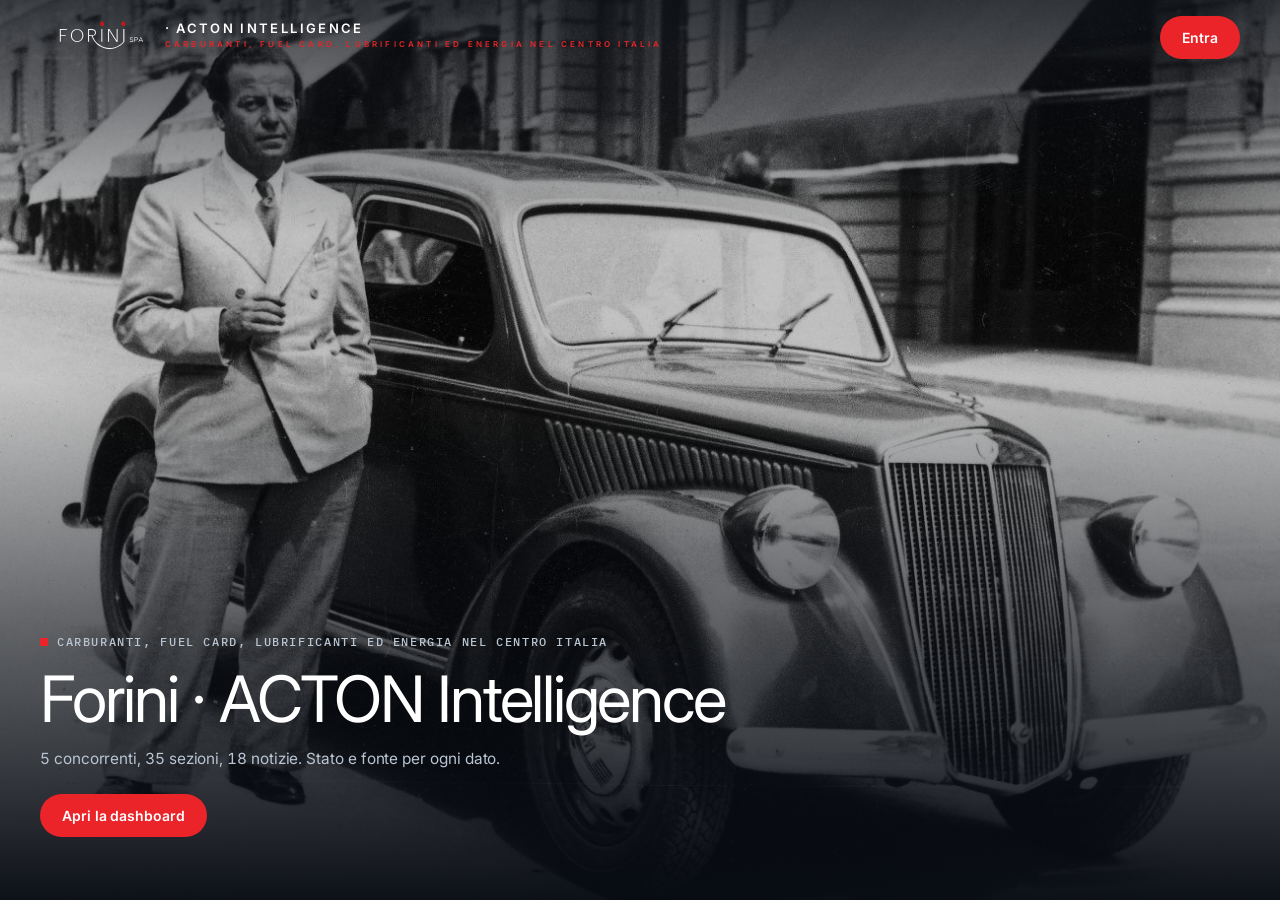
==== forini/index.html @ 609768d8 "Aggiungi dashboard Forini · ACTON in forini/ Co-Authored-By: Claude Opus 5.5 <noreply@anthropic.com>" ====
<!DOCTYPE html>
<html lang="it"><head><meta charset="utf-8">
<meta name="robots" content="noindex,nofollow,noarchive,nosnippet,noimageindex">
<meta name="viewport" content="width=device-width,initial-scale=1">
<meta name="theme-color" content="#0b0f14">
<title>Forini · ACTON Intelligence · carburanti, Fuel Card, lubrificanti ed energia nel centro Italia</title>
<style>
:root{--mono:ui-monospace,Menlo,monospace;--ex:var(--ac);--bg:#0b0f14;--p:#121821;--p2:#18202b;--ln:#243040;--tx:#e8eef5;--mut:#8796a8;--me:#f5a524;--ac:#5b9cf0;--red:#ef6f6c;--grn:#5fd08a}
*{box-sizing:border-box}html,body{margin:0}
body{background:var(--bg);color:var(--tx);font:14px/1.5 Inter,system-ui,-apple-system,Segoe UI,Roboto,sans-serif}
a{color:var(--ac)}button,input,select{font:inherit;color:inherit}
.wrap{max-width:1200px;margin:0 auto;padding:0 16px}
.bar{position:sticky;top:0;z-index:20;background:rgba(11,15,20,.94);backdrop-filter:blur(6px);border-bottom:1px solid var(--ln)}
.r1,.r2{display:flex;align-items:center;gap:8px 18px;padding:8px 0}.r2{padding-top:0;justify-content:space-between}
.logo{text-decoration:none;color:var(--tx);line-height:1.05;white-space:nowrap}.logo b{display:block;font-weight:800;letter-spacing:.14em;font-size:14px}.logo span{font-size:9.5px;letter-spacing:.3em;color:var(--mut);text-transform:uppercase}
.tabs{display:flex;gap:4px;overflow-x:auto;scrollbar-width:none;min-width:0}.tabs::-webkit-scrollbar{display:none}
.tabs a{color:var(--mut);text-decoration:none;font-size:13px;padding:5px 10px;border-radius:6px;white-space:nowrap}
.tabs a:hover{color:var(--tx)}.tabs a[aria-current]{color:var(--tx);background:var(--p2);box-shadow:inset 0 -2px 0 var(--me)}
#secs a{font-size:12.5px;padding:3px 9px}#secs a[aria-current]{box-shadow:inset 0 0 0 1px var(--ln)}
#q{margin-left:auto;background:var(--p);border:1px solid var(--ln);border-radius:8px;padding:5px 10px;width:170px}
#slg{font-size:11px;color:var(--mut);white-space:nowrap}#slg span{margin-left:10px}
.sg{font-style:normal;margin-left:4px;font-size:11px;cursor:help}.s-ver{color:var(--grn)}.s-dic{color:var(--ac)}.s-int{color:var(--me)}.s-val,.s-est{color:var(--mut)}
main{padding:22px 0 30px}
.sh{display:flex;align-items:baseline;gap:10px;margin:0 0 12px}.sh i{font-style:normal;color:var(--me);font:600 12px ui-monospace,Menlo,monospace}.sh h2{margin:0;font-size:20px}
.lead{color:var(--mut);margin:-6px 0 16px;max-width:760px}
.card{background:var(--p);border:1px solid var(--ln);border-radius:10px;padding:14px 16px;margin-bottom:14px}
.card h3{margin:0 0 10px;font-size:11px;letter-spacing:.1em;text-transform:uppercase;color:var(--mut);font-weight:600}
.qg{display:grid;grid-template-columns:repeat(auto-fill,minmax(210px,1fr));gap:1px;background:var(--ln);border:1px solid var(--ln);border-radius:10px;overflow:hidden;margin-bottom:14px}
.qg a{display:flex;flex-direction:column;gap:2px;padding:10px 12px;background:var(--p);color:var(--tx);text-decoration:none;border-top:2px solid var(--qc);min-height:118px}.qg a:hover{background:#111a25}
.qg small{font-size:10px;letter-spacing:.12em;text-transform:uppercase;color:var(--mut)}.qg b{font-size:19px}.qg span{font-size:12px;color:var(--mut)}.qg em{font-style:normal;font-size:11.5px;color:var(--mut);margin-top:auto}.qg svg{width:100%;height:24px;margin-top:4px}
.kpis{display:grid;grid-template-columns:repeat(auto-fill,minmax(230px,1fr));gap:10px;margin-bottom:14px}
.kpi{display:block;text-decoration:none;color:var(--tx);background:var(--p);border:1px solid var(--ln);border-top:2px solid var(--ac);border-radius:10px;padding:12px 14px}
.kpi:hover{border-color:var(--mut)}.kpi small{display:block;font-size:10.5px;letter-spacing:.1em;text-transform:uppercase;color:var(--mut)}
.kpi b{display:block;font-size:24px;margin:2px 0}.kpi span{font-size:12px;color:var(--mut)}.kpi.me{border-top-color:var(--me)}
.feed{list-style:none;margin:0;padding:0}.feed li{display:grid;grid-template-columns:78px 130px 1fr;gap:10px;padding:7px 0;border-top:1px solid var(--ln);font-size:13px}.feed li:first-child{border-top:0}
.feed time,.feed em{color:var(--mut);font-style:normal;font-size:12px}.feed b{font-weight:600;font-size:12px;color:var(--ac);overflow:hidden;text-overflow:ellipsis;white-space:nowrap}.feed a{color:var(--tx);text-decoration:none;overflow-wrap:anywhere;min-width:0}.feed a:hover{text-decoration:underline}
.tw{overflow-x:auto}table{width:100%;border-collapse:collapse;font-size:13px}
th{font-weight:400;color:var(--mut);font-size:11px;text-align:right;padding:6px 8px;white-space:nowrap}th:first-child,td:first-child{text-align:left}
th button{background:none;border:0;color:inherit;cursor:pointer;padding:0}th button[aria-pressed=true]{color:var(--tx)}
td{padding:7px 8px;border-top:1px solid var(--ln);text-align:right;white-space:nowrap}td a{color:inherit;text-decoration:none}
tr.me td{background:var(--p2)}tr.me td:first-child{color:var(--me);font-weight:600}.na{color:var(--ln)}
.seg{display:inline-flex;flex-wrap:wrap;background:var(--p);border:1px solid var(--ln);border-radius:8px;padding:2px;margin-bottom:12px}
.seg button{background:none;border:0;color:var(--mut);padding:4px 10px;border-radius:6px;cursor:pointer;font-size:12.5px}.seg button[aria-pressed=true]{background:var(--p2);color:var(--tx);box-shadow:inset 0 0 0 1px var(--ln)}
.sbar{display:grid;grid-template-columns:minmax(90px,180px) 1fr 110px;gap:10px;align-items:center;font-size:13px;margin:5px 0}
.sbar span{color:var(--mut);overflow:hidden;text-overflow:ellipsis;white-space:nowrap}.sbar div{height:14px;border-radius:3px;background:var(--ac);opacity:.8}
.sbar b{font-weight:500;text-align:right}.sbar.me span,.sbar.me b{color:var(--me)}.sbar.me div{background:var(--me);opacity:1}
select{background:var(--p);border:1px solid var(--ln);border-radius:8px;padding:4px 8px;margin-bottom:12px}
.leg{display:grid;grid-template-columns:auto auto 1fr auto;gap:6px 12px;font-size:13px;align-items:baseline}.leg span{color:var(--mut)}
.note{font-size:12px;color:var(--mut)}
.pager{display:flex;justify-content:space-between;gap:10px;padding:0 16px 30px}.pager a{color:var(--mut);text-decoration:none;font-size:13px;border:1px solid var(--ln);border-radius:8px;padding:8px 12px}.pager a:hover{color:var(--tx)}
footer{color:var(--mut);font-size:11.5px;padding-bottom:40px}
.ch{width:100%;height:auto;display:block}.ch text:not([fill]){fill:var(--mut)}.ch text:not([font-size]){font-size:11px}.ch .gl{stroke:var(--ln);stroke-dasharray:2 4}
.chips{display:flex;flex-wrap:wrap;gap:4px;margin-bottom:8px}.chips button{background:var(--p2);border:1px solid var(--ln);color:var(--mut);border-radius:99px;padding:2px 9px;font-size:11.5px;cursor:pointer}
.chips button[aria-pressed=true]{color:var(--tx);border-color:var(--ac)}.chips button.me{color:var(--me)}
.ok{color:var(--grn);font-weight:400}.sub{display:block;color:var(--mut);font-size:11px;white-space:normal}
table.mx td,table.mx th{text-align:center}table.mx td:first-child{text-align:left;white-space:normal;min-width:150px}
em.up{color:var(--grn);font-style:normal}em.dn{color:var(--red);font-style:normal}
.maprow{display:grid;grid-template-columns:minmax(0,1fr) minmax(0,1fr);gap:14px;align-items:start}
.map{width:100%;max-height:640px}.map .rg path{fill:var(--p2);stroke:var(--ln);stroke-width:.8}.map circle{fill:var(--ac);stroke:var(--bg);stroke-width:1.2;opacity:.9}.map circle.t-altro{opacity:.55}
.lgd{color:var(--ac)}.lgd.me{color:var(--me)}
.tgrid{display:grid;grid-template-columns:repeat(auto-fill,minmax(280px,1fr));gap:12px}.tgrid .card{margin:0}.card.mine{border-color:var(--me)}
.sbar.sm{grid-template-columns:90px 1fr 34px;margin:3px 0}.sbar.sm div{height:8px}
.nvg{display:grid;grid-template-columns:repeat(auto-fill,minmax(260px,1fr));gap:12px}.nv{border:1px solid var(--ln);border-radius:10px;padding:12px 14px;background:var(--p2);position:relative}.nv.me{border-color:var(--me)}.nv small{display:block;font:600 10px var(--mono);text-transform:uppercase;letter-spacing:.06em;color:var(--mut)}.nv b{display:block;font-size:15px;margin:4px 0 2px}.nv b a{color:var(--tx);text-decoration:none}.nh{display:flex;justify-content:space-between;gap:10px;align-items:baseline}.nv .np{font:700 13px var(--mono);color:var(--me);white-space:nowrap}.nv p{margin:4px 0;color:var(--mut);font-size:13px;line-height:1.45}.nv em{font-style:normal;font-size:12px}
.vpl{display:grid;gap:0;margin:6px 0 14px}.vpi{display:grid;grid-template-columns:120px 1fr;gap:14px;padding:10px 0;border-top:1px solid var(--ln)}.vpd time{display:block;font:600 12px ui-monospace,Menlo,monospace;color:var(--tx)}.vpd i{display:inline-block;margin-top:5px;font:normal 600 10px/1.3 system-ui;padding:2px 7px;border-radius:9px;color:var(--c);border:1px solid var(--c)}.vpt b{font-weight:600;font-size:14px}.vpt p{margin:3px 0 4px;color:var(--mut);font-size:13px;line-height:1.45;max-width:78ch}.vpt a{font-size:12px;color:var(--ac);text-decoration:none}.vph{margin:6px 0 6px;font:600 11px ui-monospace,Menlo,monospace;text-transform:uppercase;color:var(--mut)}
@media(max-width:620px){.vpi{grid-template-columns:1fr;gap:4px}.vpd{display:flex;gap:8px;align-items:center}.vpd i{margin:0}}
th.meh{color:var(--me)}
/* logo, nastro ULTIME, barre divergenti e impilate */
.logo{display:flex;align-items:center;gap:10px}#lgi{height:26px;background:#fff;border-radius:6px;padding:4px 8px;box-sizing:content-box;display:block}.lgt{font-style:normal}
.tick{display:flex;align-items:center;background:var(--p);border:1px solid var(--ln);border-radius:8px;overflow:hidden;margin-bottom:14px;font-size:12.5px}
.live{background:var(--me);color:#fff;font:700 10px ui-monospace,Menlo,monospace;letter-spacing:.14em;padding:9px 11px;flex:none}.tk{overflow:hidden;flex:1;mask-image:linear-gradient(90deg,transparent,#000 3%,#000 97%,transparent)}
.tick.pt{margin-top:-8px}.tick.pt .live{background:var(--ac)}.tick.pt .tkm{animation-duration:160s}.tkm i{font-style:normal;color:var(--mut);margin-right:6px}.tkm .pty{font-size:9.5px;text-transform:uppercase;letter-spacing:.06em;border:1px solid var(--ln);border-radius:3px;padding:0 4px;margin-right:6px}
.tkm{display:inline-flex;gap:38px;white-space:nowrap;padding-left:16px;animation:tk 110s linear infinite}.tick:hover .tkm{animation-play-state:paused}.tkm a{color:var(--tx);text-decoration:none}.tkm b{color:var(--ac);font-weight:600;margin-right:4px}.tkm em{color:var(--mut);font-style:normal}
@keyframes tk{to{transform:translateX(-50%)}}@media(prefers-reduced-motion:reduce){.tkm{animation:none}.tk{overflow-x:auto}}
.dbar{display:grid;grid-template-columns:minmax(90px,170px) 1fr 56px;gap:10px;align-items:center;font-size:13px;margin:5px 0}.dbar span{color:var(--mut);overflow:hidden;text-overflow:ellipsis;white-space:nowrap}
.dbar div{position:relative;height:12px}.dbar div::after{content:'';position:absolute;left:50%;top:-4px;bottom:-4px;border-left:1px solid var(--mut)}.dbar i{position:absolute;top:0;bottom:0;border-radius:2px}.dbar b{text-align:right;font-weight:500}
.sbar div.stk{display:flex;background:none;opacity:1;overflow:hidden}.stk i{display:block;height:100%}
@media(max-width:720px){#lg2{display:none}}
/* marchio, standing, engagement */
.lgg{display:grid;grid-template-columns:repeat(auto-fill,minmax(250px,1fr));gap:14px;margin-top:14px}.lgc h3{margin-top:10px}
.lgt2{background:#fff;border-radius:8px;height:92px;display:flex;align-items:center;justify-content:center;padding:12px}.lgt2 img{max-width:100%;max-height:68px;object-fit:contain}
.sw{display:inline-flex;gap:4px;align-items:center;vertical-align:middle}.sw i{width:18px;height:18px;border-radius:4px;border:1px solid var(--ln);display:inline-block}
.clm{font-style:italic;color:var(--tx);margin:8px 0}ul.bpl{margin:0;padding-left:18px;line-height:1.6}ul.bpl li{margin:4px 0}
.chips.sm{display:flex;flex-wrap:wrap;gap:6px}.chips.sm span{font-size:12px;background:var(--p2);border:1px solid var(--ln);border-radius:12px;padding:3px 9px}.chips.sm span.me{border-color:var(--me);color:var(--me)}.chips.sm b{color:var(--mut);font-weight:500}
small.sub a{color:var(--mut)}
/* analisi degli esperti */
.swot{display:grid;grid-template-columns:repeat(auto-fit,minmax(260px,1fr));gap:14px}.pgrid{display:grid;grid-template-columns:repeat(auto-fill,minmax(320px,1fr));gap:14px}
.pcard.p1{border-left:3px solid var(--me)}.pcard.p2{border-left:3px solid var(--ac)}.pn{display:inline-block;min-width:22px;height:22px;line-height:22px;text-align:center;border-radius:50%;background:var(--p2);margin-right:8px;font-size:11px}
.paz{background:var(--p2);border-radius:6px;padding:8px 10px}.paz b{display:block;font:600 10px ui-monospace,Menlo,monospace;letter-spacing:.12em;text-transform:uppercase;color:var(--mut);margin-bottom:3px}
.bgrid{display:grid;grid-template-columns:repeat(auto-fill,minmax(280px,1fr));gap:12px}.bc{background:var(--p2);border-radius:8px;padding:12px}.bc h4{margin:0 0 6px}.bc p{margin:5px 0;font-size:13px}.bc b{color:var(--mut);font-weight:600}
.plan{display:grid;grid-template-columns:repeat(auto-fit,minmax(220px,1fr));gap:14px}.plan>div{border-top:2px solid var(--ac);padding-top:8px}
/* scala dei loghi e panel di esperti (classifica a panel) */
.lsr{display:grid;gap:4px;margin:10px 0 6px}.lsc{display:flex;flex-direction:column;justify-content:flex-end;min-width:0}.lsl{display:flex;flex-direction:column;align-items:center;gap:6px;padding:6px 2px;min-height:140px;justify-content:flex-end}
.lsl img{width:100%;max-width:74px;max-height:38px;object-fit:contain;background:#fff;border-radius:5px;padding:3px}.lsl img.me{outline:3px solid var(--me);outline-offset:1px}.lsc>b{display:block;text-align:center;color:#fff;font:600 11px ui-monospace,Menlo,monospace;padding:4px 0;border-radius:3px}
.lgg2{display:grid;grid-auto-flow:dense;grid-template-columns:repeat(auto-fill,minmax(230px,1fr));gap:8px;align-items:start;margin-top:10px}
.lt{background:var(--p2);border:1px solid var(--ln);border-radius:8px;padding:8px;cursor:pointer}.lt.me{border-color:var(--me)}.lt.open{grid-column:1/-1;border-color:var(--ac);box-shadow:0 0 0 1px var(--ac);cursor:default}
.lt .im{border-radius:6px;height:56px;display:flex;align-items:center;justify-content:center;overflow:hidden;background:#fff;color:#111;font-size:12px}.lt .im img{max-width:86%;max-height:44px;object-fit:contain}.lt.open .im{height:84px;max-width:320px}.lt.open .lts{max-width:420px}.lt.open .im img{max-height:68px}
.ltn{font-size:12.5px;font-weight:600;margin-top:6px;display:flex;align-items:center;justify-content:space-between;gap:4px}.ltn /* analisi di marca a 7 lenti: stili */
.bxm{border:1px solid var(--me);border-radius:8px;padding:10px 12px;margin:8px 0 4px;color:#c5d0dc}
.bxm b{color:var(--me);font-size:12.5px}
.bxm p{margin:5px 0 8px}
.bxm ol{margin:4px 0 0;padding-left:18px}
.bxm li{margin:3px 0}
.tsl b.tmd{position:absolute;top:-3px;width:2px;height:12px;background:#e8eef5;opacity:.45;transform:translateX(-1px)}
.pix{position:sticky;z-index:6;display:flex;flex-wrap:wrap;align-items:center;gap:6px;padding:8px 10px;margin:0 0 12px;background:rgba(10,16,24,.94);backdrop-filter:blur(6px);border:1px solid var(--ln);border-radius:10px}
.pix>span{font:10.5px var(--mono);letter-spacing:.08em;text-transform:uppercase;color:var(--mut);margin-right:4px}
.pix a{font-size:12px;color:var(--mut);text-decoration:none;padding:4px 9px;border-radius:6px;background:var(--p2);border:1px solid transparent;white-space:nowrap}
.pix a b{font:600 10.5px var(--mono);color:var(--me);margin-right:6px}
.pix a:hover,.pix a.on{color:var(--tx);border-color:var(--ln)}
/* Branding: racconto a capitoli e bento */
.chap{padding:20px 22px 22px}
.chap+.chap{margin-top:14px}
.chh{display:flex;gap:16px;align-items:flex-start;margin-bottom:16px}
.chn{font:600 30px/1 var(--mono);color:var(--me);min-width:44px}
.chn.sm{font-size:12px;min-width:0;margin-right:8px}
.chk{font:600 10.5px var(--mono);letter-spacing:.12em;text-transform:uppercase;color:var(--mut)}
.chh h3{margin:4px 0 0;font-size:21px;line-height:1.25;color:var(--tx);font-weight:650}
.chh p{margin:8px 0 0;max-width:78ch;font-size:14px;line-height:1.55;color:#c5d0dc}
.bento{display:grid;grid-template-columns:repeat(4,minmax(0,1fr));gap:10px;grid-auto-flow:dense}
.bento.b3{grid-template-columns:repeat(3,minmax(0,1fr))}
.bento.b2{grid-template-columns:minmax(0,1fr) minmax(0,1.4fr)}
.bt{background:var(--p2);border:1px solid var(--ln);border-radius:14px;padding:16px 18px;min-width:0}
.bt.s2{grid-column:span 2}
.bt.s4{grid-column:1/-1}
.bt.r2{grid-row:span 2}
.bt p{margin:6px 0 0;font-size:13px;line-height:1.5;color:#c5d0dc}
.btk2{display:flex;align-items:center;font:600 10.5px var(--mono);letter-spacing:.1em;text-transform:uppercase;color:var(--mut);margin-bottom:8px}
.bt3{display:grid;grid-template-columns:repeat(3,1fr);gap:8px}
.bt3>div{text-align:center;font-size:11.5px;color:var(--mut)}
.bt3 .bsl{height:58px;margin-bottom:4px}
.btq{font-size:17px!important;line-height:1.4!important;color:var(--tx)!important;font-weight:500;margin-top:14px!important}
.kn{font:600 36px/1 var(--mono);color:var(--tx)}
.kn small{font-size:15px;color:var(--mut);margin-left:3px}
.kl{margin-top:8px;font-size:13px;line-height:1.4;color:#c5d0dc}
.kf{margin-top:10px;font-size:11px;color:var(--mut)}
.kb{margin-top:10px;display:grid;gap:5px}
.kb>div{display:grid;grid-template-columns:120px 1fr 52px;align-items:center;gap:8px;font-size:11.5px;color:#c5d0dc}
.kb i{height:8px;background:#0b1118;border-radius:4px;overflow:hidden}
.kb u{display:block;height:100%;border-radius:4px}
.kb b{font:600 11.5px var(--mono);color:var(--tx);text-align:right}
.bt-q{display:flex;align-items:flex-start;gap:4px}
.bt-q b{font-size:15px;line-height:1.4;color:var(--tx);font-weight:600}
.bt-q .chn{font-size:22px;min-width:30px}
.op{display:flex;flex-direction:column}
.opt{display:flex;align-items:center;gap:9px}
.opt b{font-size:14.5px;color:var(--tx)}
.opl{display:inline-grid;place-items:center;width:24px;height:24px;border-radius:7px;background:#0b1118;border:1px solid var(--ln);font:700 12px var(--mono);color:var(--me);flex:none}
.ops{min-height:3em}
/* albero verticale: radice in alto, rami sotto con una linea a sinistra; sta in qualsiasi colonna */
.btr{display:flex;flex-direction:column;align-items:stretch;margin:12px 0 6px;min-width:0}
.btn{font:600 11px/1.35 var(--mono);letter-spacing:.02em;color:var(--tx);background:#0b1118;border:1px solid var(--ln);border-radius:6px;padding:6px 9px;white-space:normal;overflow-wrap:anywhere;min-width:0}
.btn.top{border-color:#c5d0dc;font-size:12px;align-self:flex-start;max-width:100%}
.btn.mi{border-color:#EC731C;color:#f3a76a}
.btn.mf{border-color:#5b9cf0;color:#9cc2f5}
.btk{display:flex;flex-direction:column;gap:6px;position:relative;margin:6px 0 0 12px;padding-left:14px}
.btk:before{content:'';position:absolute;left:0;top:-6px;bottom:14px;border-left:1px solid var(--mut)}
.btk>.btn{position:relative;font-weight:500;color:#c9d3de}
.btk>.btn:before{content:'';position:absolute;left:-14px;top:13px;width:13px;border-top:1px solid var(--mut)}
.btr.rot .btk>.x:before{border-color:#ef6f6c;border-style:dashed}
.btr.rot .btk>.x{border-style:dashed}
.lv3{display:grid;gap:5px;margin-top:12px;padding-top:10px;border-top:1px solid var(--ln)}
.lv3>div{display:grid;grid-template-columns:1fr auto 52px;align-items:center;gap:8px;font-size:11.5px;color:#c5d0dc}
.lv3 i{display:flex;gap:3px}
.lv3 u{width:16px;height:6px;border-radius:3px;background:#24303d}
.lv3 i.am u.on{background:#f5a524}
.lv3 i.rd u.on{background:#ef6f6c}
.lv3 i.gr u.on{background:#3fb950}
.lv3 em{font-style:normal;font-size:11px;color:var(--mut)}
.opd{margin-top:10px}
.opd summary{cursor:pointer;font-size:12px;color:var(--ex)}
.opd p{font-size:12.5px}
.opw{overflow-x:auto}
.opc{width:100%;border-collapse:separate;border-spacing:0;min-width:760px;font-size:12.5px}
.opc th,.opc td{text-align:left;vertical-align:top;padding:9px 10px;border-bottom:1px solid var(--ln);white-space:normal;line-height:1.45}
.opc thead th{font-size:12.5px;color:var(--tx)}
.opc thead th .opl{margin-right:7px;width:20px;height:20px;font-size:11px}
.opc tbody th{width:130px;font:600 10.5px var(--mono);letter-spacing:.06em;text-transform:uppercase;color:var(--mut)}
.opc td{color:#c5d0dc}
.lzm{display:grid;grid-template-columns:230px 1fr;gap:22px;align-items:start;margin-bottom:6px}
.lzt{border-collapse:collapse;width:100%}
.lzt th{font:700 12px var(--mono);color:var(--me);padding:4px 6px;text-align:center}
.lzt td{padding:6px;border-top:1px solid var(--ln);text-align:center}
.lzt td:first-child{text-align:left}
.lzt tbody tr{cursor:pointer}
.lzt tbody tr:hover td{background:#121a24}
.lzdot{display:inline-block;width:12px;height:12px;border-radius:50%;background:var(--me)}
.lzo{display:inline-block;width:8px;height:8px;border-radius:50%;border:1px solid #33414f}
.dec .bt{border-color:var(--me)}
.dec1{display:flex;flex-direction:column;align-items:stretch;gap:12px}
.dec1 .btr{align-self:center}
.flw{display:grid;gap:6px}
.flr{display:grid;grid-template-columns:minmax(0,1fr) 28px minmax(0,1.2fr);align-items:center;gap:8px}
.fla,.flb{background:var(--p2);border:1px solid var(--ln);border-radius:10px;padding:10px 14px;font-size:13px;color:#c5d0dc}
.fla b{display:block;color:var(--tx);font-size:13.5px}
.fla span{font:12px var(--mono);color:var(--mut)}
.flb{border-color:#3a4a5c;color:var(--tx)}
.flr>i{font-style:normal;text-align:center;color:var(--me);font-size:18px}
.tml{display:grid;grid-template-columns:repeat(4,minmax(0,1fr));gap:12px;position:relative;padding-top:18px}
.tml:before{content:'';position:absolute;top:6px;left:6px;right:6px;border-top:2px solid var(--ln)}
.tml>div{position:relative}
.tmd{position:absolute;top:-17px;left:0;width:12px;height:12px;border-radius:50%;background:var(--me)}
.tml b{font:600 13px var(--mono);color:var(--tx)}
.tml p{margin:6px 0 0;font-size:13px;line-height:1.5;color:#c5d0dc}
@media(max-width:1000px){.bento{grid-template-columns:repeat(2,minmax(0,1fr))}.tml{grid-template-columns:repeat(2,minmax(0,1fr))}}
@media(max-width:620px){.bento,.bento.b3,.bento.b2{grid-template-columns:1fr}.bt.s2{grid-column:auto}.tml{grid-template-columns:1fr}.flr{grid-template-columns:1fr}.flr>i{transform:rotate(90deg)}.chap{padding:16px}.chn{font-size:22px;min-width:30px}.btn{font-size:10px;padding:5px 6px}}
.lzx{margin-top:10px}
.lzhd{display:flex;align-items:center;gap:14px}
.lzn{display:flex;flex-direction:column;gap:3px;flex:1;min-width:0}
.lzn b{font-size:18px;color:var(--tx)}
.lzn .note{font-size:10.5px}
.lzsc{text-align:right}
.lzsc>div{display:flex;align-items:center;gap:8px;margin-top:5px;justify-content:flex-end}
.lzsc b{font-size:13.5px;color:var(--tx)}
.lzpr{border-color:#3a4a5c}
.lzp3{display:grid;grid-template-columns:repeat(3,minmax(0,1fr));gap:18px}
.lzp3>div{border-top:2px solid var(--me);padding-top:8px}
.lzp3 h5{margin:0;font:600 10.5px var(--mono);letter-spacing:.08em;text-transform:uppercase;color:var(--tx)}
.lzp3 p{margin:6px 0 0;font-size:13px;line-height:1.5;color:#c5d0dc}
.lzbs{background:transparent;border-style:dashed}
.lzbs p{font-size:12.5px;color:var(--mut)}
@media(max-width:620px){.lzp3{grid-template-columns:1fr}.lzhd{flex-wrap:wrap}.lzn{flex:1 1 60%}.lzsc{text-align:left;flex:1 1 100%}.lzsc>div{justify-content:flex-start}}
.lcv{border-color:var(--me)}
.lcg .bsl{height:64px;margin-bottom:10px}
.lcn{display:block;font-size:16px;color:var(--tx);margin:2px 0 4px}
.lcg h5{margin:12px 0 4px;font:600 10.5px var(--mono);letter-spacing:.08em;text-transform:uppercase;color:var(--mut)}
.lcl{margin:0;padding:0;list-style:none;display:grid;gap:5px}
.lcl li{position:relative;padding-left:16px;font-size:13px;line-height:1.45;color:#c5d0dc}
.lcl li:before{content:'';position:absolute;left:2px;top:.5em;width:7px;height:7px;border-radius:50%}
.lcl.ok li:before{background:#3fb950}
.lcl.ko li:before{background:#ef6f6c}
.lcr2{margin-top:12px;padding:10px 12px;border-left:3px solid var(--me);background:#0b1118;border-radius:0 8px 8px 0}
.lcr2 h5{margin-top:0}
.lcr2 p{margin:0;font-size:13px;line-height:1.45;color:var(--tx)}
.lcvx{display:grid;grid-template-columns:repeat(5,minmax(0,1fr));gap:10px}
@media(max-width:1180px){.lcvx{grid-template-columns:repeat(2,minmax(0,1fr))}.lcvx>:last-child:nth-child(odd){grid-column:1/-1}}
@media(max-width:620px){.lcvx{grid-template-columns:1fr}}
.lcvx .chk{display:flex;align-items:center}
.lcb .bsl{height:64px;margin-bottom:8px}
.lzi{width:22px;height:22px;border-radius:5px;background:#fff;object-fit:contain;padding:2px;flex:none}
.lzi.ph{padding:0;object-fit:cover;object-position:50% 15%;border-radius:50%}
.lzi.big{width:52px;height:52px;border-radius:10px;padding:5px}
.lzi.big.ph{padding:0;border-radius:50%}
.lzi.wd{width:auto;height:22px;background:#000;padding:6px 6px;object-fit:contain}
.lzi.big.wd{width:auto;height:52px;padding:16px 12px}
.lzv{font-size:13px;color:#c5d0dc;margin:4px 0 8px;display:grid;gap:8px;padding:16px;border:1px solid var(--ln);border-radius:10px;background:#0f151d}
.lzv b{color:var(--tx);font-size:15px}
.lzc{display:flex;flex-wrap:wrap;gap:6px;margin:0 0 10px}
.lzc button{display:inline-flex;align-items:center;gap:8px;background:var(--p2);border:1px solid var(--ln);color:#c5d0dc;border-radius:8px;padding:6px 8px 6px 11px;cursor:pointer;font:inherit;font-size:12.5px}
.lzc button:hover{color:var(--tx)}
.lzc button[aria-selected=true]{color:var(--tx);border-color:var(--me);box-shadow:inset 0 0 0 1px var(--me)}
.lzd{display:grid;grid-template-columns:1fr 1.25fr;gap:6px 24px;background:var(--p2);border-radius:10px;padding:14px 16px}
.lzd .lzh{grid-column:1/-1;display:flex;align-items:center;gap:8px;font-size:15px;padding-bottom:6px;border-bottom:1px solid var(--ln)}
.lzd .lzr{border-left:1px solid var(--ln);padding-left:20px}
.lzd h5{margin:10px 0 0;font-size:10.5px;letter-spacing:.08em;text-transform:uppercase;color:var(--mut);font-weight:600}
.lzd p{margin:4px 0 0;font-size:13px;line-height:1.5;color:#c5d0dc}
.lzd p.lzb{font-size:12px;color:var(--mut)}
@media(max-width:760px){.lzd{grid-template-columns:1fr}.lzd .lzr{border-left:0;padding-left:0}.pix{position:static}}
.scb{display:inline-block;min-width:20px;text-align:center;border:1px solid var(--ln);border-radius:5px;padding:0 5px;font:600 12px var(--mono);color:var(--mut)}
.scb.on{border-color:var(--me);color:var(--me)}
.scp{font:10px var(--mono);text-transform:uppercase;color:var(--mut);margin-right:4px}
.bph{margin:14px 0 8px;font-size:10.5px;letter-spacing:.08em;text-transform:uppercase;color:var(--mut);font-weight:600}
.bpl{margin:0;padding-left:18px;font-size:13px;line-height:1.45;color:#c5d0dc}
.bpl li{margin:4px 0}
.bpd{margin:8px 0}
.bpd summary{cursor:pointer;color:var(--ex);font-size:12.5px}
.bsl{height:64px;display:flex;align-items:center;justify-content:center;background:#fff;border-radius:8px;margin-bottom:10px;padding:8px}
.bsl img{max-height:48px;max-width:80%}
.inbar.op{-webkit-mask-image:linear-gradient(90deg,#000 70%,transparent);mask-image:linear-gradient(90deg,#000 70%,transparent)}
.lcr2{display:grid;grid-template-columns:110px 1fr 28px;gap:8px;align-items:center;margin:5px 0}
.lcr2>b{font-family:var(--mono);text-align:right}
.lcg{display:grid;gap:8px}
.lcg div{display:grid;grid-template-columns:34px 1fr;column-gap:10px;align-items:center}
.lcg i{grid-row:span 2;width:34px;height:34px;border-radius:6px}
.lcg span{font-size:12px;color:var(--mut)}
.lzk{font:700 54px/1 var(--mono);color:var(--me)}
.lzk small{font-size:22px;color:var(--mut)}
.lzbar{display:flex;height:22px;border-radius:5px;overflow:hidden;background:var(--ln)}
.lzbar i{font:700 11px/22px var(--mono);font-style:normal;text-align:center;background:#3a4656;color:var(--tx)}
.lzbar i.on{background:var(--me);color:#111}
.lzt td:first-child{display:grid;grid-template-columns:30px 1fr;column-gap:10px;align-items:center}
.lzt td:first-child .lzi{grid-row:span 2;width:30px;height:30px;object-fit:contain;margin:0}
.lzt td:first-child .note{display:block;font-size:11px}
.lzt th:nth-child(2),.lzt td:nth-child(2){background:#f5a52414}
.dpc{display:grid;grid-template-columns:1fr 1fr;gap:10px}
.dpc div{font-size:12.5px;color:#c5d0dc;padding:10px;border-radius:8px;background:#0f151d;border:1px solid var(--ln)}
.dpc b{display:block;font:700 11px var(--mono);color:var(--me);text-transform:uppercase;margin-bottom:4px}
@media(max-width:760px){.lzm,.dpc{grid-template-columns:1fr}}

.std td{white-space:normal;text-align:left}.std td:nth-child(n+4):nth-child(-n+7){text-align:right}
@media(max-width:620px){.lzk small{white-space:nowrap}}
.bpl li,.chap a,.chap small,.kf{overflow-wrap:anywhere}
.lgax{position:relative;margin:14px 18px 6px}.lgpt{position:absolute;transform:translateX(-50%);display:flex;flex-direction:column;align-items:center;gap:2px}.lgpt img{width:70px;height:34px;object-fit:contain;background:#fff;border-radius:5px;padding:3px}.lgpt.me img{outline:3px solid var(--me);outline-offset:1px}.lgpt b{font:600 10px var(--mono);color:var(--mut)}.lgal{position:absolute;left:0;right:0;bottom:0;height:30px;border-top:1px solid var(--ln)}.lgal span{position:absolute;transform:translateX(-50%);top:4px;font:600 10px var(--mono);color:var(--mut);display:flex;flex-direction:column;align-items:center;gap:3px}.lgal i{width:2px;height:8px;margin-top:-8px}
@media(max-width:620px){.lgpt img{width:44px;height:24px}.lgax{margin:14px 10px 6px}}
.nmb{display:flex;height:auto;border-radius:8px;overflow:hidden;margin:10px 0 14px;font:600 12px var(--mono)}.nmb>div{padding:8px 10px;color:#0b0f14;min-width:0}.nmb b{font-size:18px}.nmb span{display:block;font:400 11px/1.3 system-ui,sans-serif;margin-top:3px}
.nmb .togliere,.nmv.togliere{background:var(--grn)}.nmb .tenere,.nmv.tenere{background:var(--red)}.nmb .dipende,.nmv.dipende{background:#f5a524}
.nmv{font:600 9.5px var(--mono);text-transform:uppercase;letter-spacing:.06em;color:#0b0f14;padding:2px 7px;border-radius:9px;margin-left:6px}
.nml{display:grid;grid-template-columns:repeat(auto-fill,minmax(260px,1fr));gap:10px}.nml>div{background:var(--p2);border:1px solid var(--ln);border-radius:10px;padding:10px 12px;cursor:pointer;display:grid;grid-template-columns:auto 1fr auto;gap:4px 8px;align-items:center}.nml p{grid-column:1/-1;margin:4px 0 0;font-size:12.5px;line-height:1.45;color:#c5d0dc}
.pgh{font:600 12px var(--mono);letter-spacing:.12em;text-transform:uppercase;color:var(--mut);margin:26px 0 10px;padding-top:14px;border-top:1px solid var(--ln)}
.tkk{margin-left:0}
.lts{display:grid;grid-template-columns:repeat(3,1fr);gap:4px;margin:6px 0 2px}.lts span{background:rgba(255,255,255,.03);border:1px solid var(--ln);border-radius:6px;padding:3px 6px;display:flex;flex-direction:column}.lts i{font:600 9px ui-monospace,Menlo,monospace;letter-spacing:.06em;text-transform:uppercase;color:var(--mut);font-style:normal}.lts b{font:700 15px ui-monospace,Menlo,monospace}.lts small{font-size:10px;color:var(--mut);font-weight:400}
.lte{font-size:11px;color:var(--mut);margin-top:5px}.ltv{margin:5px 0 0;font-size:12px;line-height:1.4}
.lv{display:grid;grid-template-columns:auto auto;justify-content:space-between;gap:1px 8px;font-size:11px;color:var(--mut);margin-top:6px;padding-top:6px;border-top:1px solid var(--ln)}.lt.open .lv{grid-template-columns:repeat(3,auto auto);column-gap:18px;justify-content:start}
.dt{color:var(--me);letter-spacing:1px;white-space:nowrap}.dt i{font-style:normal;color:var(--ln)}
.ltm{margin-top:10px;border-top:1px solid var(--ln);padding-top:8px}.lth{font:600 10px ui-monospace,Menlo,monospace;letter-spacing:.08em;text-transform:uppercase;color:var(--mut);margin:8px 0 4px}.lth.ok{color:var(--grn)}.lth.ko{color:var(--red)}
.ltpc{display:grid;grid-template-columns:1fr 1fr;gap:16px;margin-top:6px}.ltpc ul{margin:0;padding-left:16px;font-size:12px;line-height:1.45;color:#c5d0dc;display:grid;gap:4px}
.ltl{margin:8px 0 0;padding:5px 9px;border-left:2px solid var(--me);font-size:12px;line-height:1.45}.ltl b{display:block;font:600 9.5px ui-monospace,Menlo,monospace;letter-spacing:.06em;text-transform:uppercase;color:var(--mut);margin-bottom:2px}
.ltx{display:flex;flex-wrap:wrap;gap:6px 14px;align-items:center;margin-top:10px;font-size:12px}
.lgme{display:grid;grid-template-columns:260px 1fr;gap:18px;align-items:start;margin-bottom:10px}.lgsint{font-size:14.5px;line-height:1.6;margin:0 0 6px}
.mvt{width:100%;border-collapse:collapse;font-size:12px}.mvt th{text-align:left;font:600 9.5px ui-monospace,Menlo,monospace;text-transform:uppercase;color:var(--mut);padding:4px 6px}.mvt td{white-space:normal;border-top:1px solid var(--ln);padding:5px 6px;vertical-align:top}.mvt td:not(:first-child){color:var(--mut)}
.lgcr{margin-top:12px;font-size:12.5px;color:#c5d0dc}.lgcr summary{cursor:pointer;color:var(--ac)}.lgcr dl{display:grid;grid-template-columns:140px 1fr;gap:4px 12px}.lgcr dt{color:var(--tx);font-weight:600}.lgcr dd{margin:0}
@media(max-width:720px){.lgme,.ltpc{grid-template-columns:1fr}.lt.open .lv{grid-template-columns:auto auto}.lgcr dl{grid-template-columns:1fr}}
.tkk{font:600 10px ui-monospace,Menlo,monospace;letter-spacing:.08em;text-transform:uppercase;color:#0b0f14;padding:2px 7px;border-radius:9px;vertical-align:middle;margin-left:6px}
.exr{display:grid;grid-template-columns:130px 62px 1fr;gap:8px;align-items:baseline;font-size:12.5px;border-top:1px solid var(--ln);padding:5px 0}.exr span{color:var(--mut)}.exr p{margin:0}.exr i{display:inline-flex;gap:2px}.exr i b{width:9px;height:9px;border-radius:50%;background:var(--p2);border:1px solid var(--ln)}.exr i b.on{background:var(--ac);border-color:var(--ac)}.mine .exr i b.on{background:var(--me);border-color:var(--me)}
details summary{cursor:pointer;color:var(--ac);font-size:13px;margin:8px 0}
@media(max-width:720px){.lsr{overflow-x:auto;grid-template-columns:repeat(10,64px)!important}.exr{grid-template-columns:1fr 62px}.exr p{grid-column:1/-1}}
/* livello completo: etichette in monospazio, mappa del mondo, viste di relazione */
.card h3,.qg small,.kpi small,th,.mini small,.seg button,.chips button{font-family:ui-monospace,Menlo,monospace}
#tip{position:fixed;z-index:50;pointer-events:none;background:rgba(11,15,20,.96);border:1px solid var(--ln);border-radius:6px;padding:5px 8px;font:11.5px/1.4 ui-monospace,Menlo,monospace;max-width:320px}
.rgx{display:grid;grid-template-columns:minmax(0,1fr) 330px;gap:14px;align-items:start}.rgx .card{margin-bottom:14px}
.rgx .feed li{grid-template-columns:52px 1fr;gap:0 8px}.rgx .feed a{grid-column:2}
.wm{width:100%;display:block;background:#090d12;border-radius:8px}.wm .land path{fill:#0f1620;stroke:#1b2531;stroke-width:.4}.wm .land path.home{fill:color-mix(in srgb,var(--me) 25%,#0f1620)}
.wm .arc{fill:none;stroke-linecap:round;opacity:.8}.wm circle{fill:var(--ac);stroke:#090d12;stroke-width:.3;cursor:pointer}.wm circle.me{fill:var(--me)}.wm rect{cursor:pointer;stroke:#090d12;stroke-width:.2}
.pul{fill:none!important;stroke:var(--me)!important;transform-box:fill-box;transform-origin:center;animation:pu 2.2s ease-out infinite}@keyframes pu{from{transform:scale(1);opacity:.9}to{transform:scale(5);opacity:0}}
@media(prefers-reduced-motion:reduce){.pul{animation:none}}
.wm .land path,.wm .rgn path,.wm circle,.wm rect{vector-effect:non-scaling-stroke}.wm .land path{stroke-width:.6}.wm circle{stroke-width:.7}.wm rect{stroke-width:.5}.wm .pul{stroke-width:1.5}
.wm .rgn path{fill:none;stroke:#2a3646;stroke-width:.8;pointer-events:none}.wm.cn .land path.home{fill:color-mix(in srgb,var(--me) 5%,#141d29)}
.mlg{display:flex;flex-wrap:wrap;gap:6px;margin:8px 0 2px}.mlg button{display:inline-flex;align-items:center;gap:6px;background:var(--p2);border:1px solid var(--ln);border-radius:999px;color:var(--tx);font:12px/1 inherit;padding:5px 10px;cursor:pointer}.mlg button[aria-pressed=true]{border-color:var(--tx)}.mlg i{width:9px;height:9px;border-radius:50%;display:inline-block}.mlg b{color:var(--mut);font-weight:500}
.rga{margin-left:auto;font:11px ui-monospace,Menlo,monospace;color:var(--mut)}.rga button{background:none;border:1px solid var(--ln);border-radius:6px;color:var(--tx);font:inherit;padding:4px 8px;cursor:pointer}
.mini{display:grid;grid-template-columns:repeat(2,minmax(0,1fr));gap:6px;margin-bottom:10px}.mini.wide{grid-template-columns:repeat(auto-fill,minmax(170px,1fr))}
.mini div{background:var(--p2);border-radius:6px;padding:6px 8px}.mini small{display:block;font-size:9.5px;letter-spacing:.06em;color:var(--mut);text-transform:uppercase;overflow:hidden;text-overflow:ellipsis;white-space:nowrap}.mini b{font-size:15px}.mini span{color:var(--mut);font-size:11px;margin-left:6px}
.qg.sm{grid-template-columns:repeat(auto-fill,minmax(150px,1fr))}.qg.sm a{min-height:0}.qg.sm b{font-size:17px}.qg a[aria-current]{background:var(--p2)}
table.vm th{white-space:normal;min-width:64px;vertical-align:bottom}table.vm td{font:12px ui-monospace,Menlo,monospace}
.lnk{background:none;border:0;padding:0;color:inherit;cursor:pointer;text-align:left}.lnk[aria-pressed=true]{color:var(--ac)}
.plain{list-style:none;padding:0;margin:0}.plain li{padding:4px 0;border-top:1px solid var(--ln);font-size:13px}.plain li:first-child{border-top:0}
.ctl{display:flex;flex-wrap:wrap;gap:6px 14px;align-items:center}.ctl label{font-size:12px;color:var(--mut)}.ctl select{margin:0 0 0 6px}
@media(max-width:900px){.maprow,.rgx{grid-template-columns:minmax(0,1fr)}}
@media(max-width:720px){svg.wd{min-width:620px}.card:has(>svg.wd){overflow-x:auto}}
@media(max-width:720px){.r1{flex-wrap:wrap}#q{width:100%;order:3}#slg{display:none}.feed li{grid-template-columns:70px 1fr}.feed em{display:none}.sbar{grid-template-columns:90px 1fr 80px}}
.pks{display:flex;align-items:flex-end;gap:10px;overflow-x:auto;padding:14px 6px 0;margin-top:8px;background:linear-gradient(#0e141c,#121a24);border-radius:8px 8px 0 0}
.pkb{flex:0 0 auto;width:92px;text-align:center;cursor:pointer}.pkb .pki{height:180px;display:flex;align-items:flex-end;justify-content:center}.pkb img{max-width:100%;object-fit:contain;filter:drop-shadow(0 6px 8px rgba(0,0,0,.5))}
.pkb small{display:block;font:600 10px/1.25 var(--mono);color:var(--mut);margin:6px 0 8px;min-height:26px}.pkb.me small{color:var(--me)}.pkb.me .pki{background:radial-gradient(60px 80px at 50% 80%,rgba(214,7,35,.22),transparent 70%)}
.pkfm{display:grid;grid-template-columns:1fr 1fr;gap:10px;margin:8px 0}.pkfm>div{border:1px solid var(--ln);border-radius:8px;padding:8px 10px}.pkfm b{display:block;font-size:12px;color:var(--mut);margin-bottom:6px}.pkfm span{display:inline-block;margin:0 6px 4px 0;padding:2px 7px;border-radius:10px;background:var(--p2);font-size:12px;cursor:help}.pkfm span.me{color:var(--me);box-shadow:inset 0 0 0 1px var(--me)}
.pkf{height:12px;background:linear-gradient(#5a6472,#2c333d);border-radius:0 0 4px 4px;box-shadow:0 6px 12px rgba(0,0,0,.4)}
.pkt2{display:grid;grid-template-columns:96px 1fr;gap:12px;align-items:start}.pki.sm{background:#fff;border-radius:6px;height:130px;display:flex;align-items:center;justify-content:center;overflow:hidden}.pki.sm img{max-width:92%;object-fit:contain}
.pkn{font:600 10px var(--mono);color:var(--mut);display:block}.pkm{font-size:18px;margin-left:4px}.pke{color:var(--tx);font-style:italic;margin:6px 0 2px;font-size:13px}.pkv{color:var(--mut);font-size:12.5px;margin:2px 0;line-height:1.4}
.pko{display:grid;grid-template-columns:minmax(0,300px) minmax(0,1fr);gap:18px;margin-top:12px}.pko h4{margin:10px 0 4px;font:600 10.5px var(--mono);text-transform:uppercase;color:var(--mut)}.pko ul{margin:0;padding-left:18px}.pko p{margin:4px 0;line-height:1.45}
.pkc{display:grid;grid-template-columns:1fr auto 18px;gap:8px;align-items:center;font-size:12px;margin:4px 0}.pkc span{color:var(--mut)}.pkc b{display:flex;gap:3px}.pkc i{width:9px;height:9px;border-radius:50%;background:var(--ln)}.pkc i.on{background:var(--ac)}.lt.me .pkc i.on{background:var(--me)}.pkc em{font-style:normal;text-align:right}
.pkh td:first-child{white-space:nowrap}.pkd{margin-top:10px;font-size:13px}.pkd dt{font-weight:600;margin-top:6px}.pkd dd{margin:0;color:var(--mut)}.pkme h4{margin:12px 0 4px;font:600 10.5px var(--mono);text-transform:uppercase;color:var(--mut)}
@media(max-width:620px){.pko{grid-template-columns:1fr}.lt.open .pkt2{grid-template-columns:1fr}.lt.open .pki.sm{height:220px}.pkb{width:74px}.pkb .pki{height:140px}}
.disc.stale{border-color:var(--red);color:var(--tx)}.disc{font-size:12.5px;color:var(--mut);border:1px dashed var(--ln);border-radius:8px;padding:8px 12px;margin:0 0 14px}
.tl{margin:0 0 8px;padding-left:16px;font-size:13px;line-height:1.45}.tl li{margin:2px 0}
#qgR{grid-template-columns:repeat(4,1fr)}@media (max-width:900px){#qgR{grid-template-columns:repeat(2,1fr)}}.qg>a.qd b{font-size:15px;line-height:1.25;display:-webkit-box;-webkit-line-clamp:2;-webkit-box-orient:vertical;overflow:hidden}.qg>a.qd span{color:var(--tx);opacity:.85;display:-webkit-box;-webkit-line-clamp:3;-webkit-box-orient:vertical;overflow:hidden}
.qg>a{transition:opacity .4s}.qg>a.nw{animation:qgIn .5s}@keyframes qgIn{from{opacity:0}to{opacity:1}}@media (prefers-reduced-motion:reduce){.qg>a.nw{animation:none}}
.rkn{display:inline-block;background:#fff;color:#111;border-radius:5px;padding:3px 4px;font-size:9.5px;line-height:1.15;max-width:74px;text-align:center}.rkn.me,.lsl img.me{outline:2px solid var(--me)}
.rkref{display:flex;flex-direction:column;align-items:center;gap:2px;font-size:9.5px;color:var(--tx);text-align:center}.rkref img{width:30px;height:30px;object-fit:contain;background:#fff;border-radius:6px;padding:3px}
.rksh{width:100%;border-radius:6px;display:block;border:1px solid var(--ln);max-height:none}.rkpp{display:grid;grid-template-columns:repeat(3,1fr);gap:3px}.rkpp img{width:100%;aspect-ratio:1;object-fit:cover;border-radius:4px;max-height:none}
.rkfull{max-height:520px;overflow-y:auto;border:1px solid var(--ln);border-radius:6px;margin:8px 0}.rkfull img{width:100%;display:block;max-height:none}
.rkt th small{display:block;color:var(--mut);font-weight:400}.rkt td.me,.rkt tr.me td{color:var(--me)}.lt.open{grid-column:1/-1;cursor:default}.rkpa p{margin:4px 0}.rkpa b{color:var(--mut);font:600 10px ui-monospace,Menlo,monospace;text-transform:uppercase;margin-right:6px}
@media(max-width:600px){.rkt{display:block;overflow-x:auto;max-width:100%}.lgg2{grid-template-columns:1fr}}
.pvw{overflow-x:auto}.pvt{width:100%;border-collapse:collapse;font-size:13px}.pvt th,.pvt td{padding:7px 8px;text-align:center!important;border-bottom:1px solid var(--ln);white-space:nowrap}.pvt th:first-child,.pvt td:first-child{text-align:left!important;white-space:normal;min-width:190px}.pvt td:first-child a{color:inherit;text-decoration:none}.pvt td{font-weight:700}.pvt td:first-child{font-weight:500}.pvt .pvme{outline:2px solid var(--me);outline-offset:-2px}.pvt th.pvme{color:var(--me)}.pvpos{color:var(--mut);font-weight:500!important;font-size:12px}.pvt tfoot td{border-top:2px solid var(--ln);border-bottom:0}
.pvg{display:grid;grid-template-columns:repeat(auto-fill,minmax(min(420px,100%),1fr));gap:14px;margin:14px 0}.pvc{scroll-margin-top:90px}.pvh{display:flex;gap:12px;align-items:flex-start}.pvh h4{margin:0;font-size:16px}.pvh>div{flex:1}.pvh .note{margin:3px 0 0}.pvn{min-width:26px;height:26px;line-height:26px;text-align:center;border-radius:50%;background:var(--p2);font-size:12px;font-weight:700}.pvv{font-size:26px;font-weight:800;border:2px solid;border-radius:12px;padding:2px 10px;line-height:1.2}.pvv small{font-size:12px;font-weight:600;opacity:.7}
.pvq{font-style:italic;color:var(--mut);margin:12px 0 6px;font-size:14px}.pvx{font-size:14px;line-height:1.6;margin:0 0 10px}.pvbar{display:grid;gap:4px;margin:8px 0 12px}.pvbar>div{display:grid;grid-template-columns:110px 1fr 22px;align-items:center;gap:8px;font-size:12px}.pvbar span{overflow:hidden;text-overflow:ellipsis;white-space:nowrap}.pvbar i{display:block;height:8px;border-radius:4px}.pvbar b{text-align:right}.pvbar .pvme span,.pvbar .pvme b{color:var(--me);font-weight:800}
.pv2{display:grid;grid-template-columns:1fr 1fr;gap:14px}.pv2 ul{margin:6px 0;padding-left:18px;font-size:13px;line-height:1.5}.pv2 h5{margin:0;font-size:12px;letter-spacing:.06em;text-transform:uppercase}.pvz{font-size:13px;line-height:1.55;margin:8px 0 0}.pvz b{display:block;font-size:12px;color:var(--mut);font-weight:600}
@media(max-width:700px){.pv2{grid-template-columns:1fr}.pvbar>div{grid-template-columns:90px 1fr 22px}}
.og-tools{position:sticky;top:64px;z-index:5;display:flex;flex-wrap:wrap;gap:10px;align-items:center;padding:10px;margin-bottom:18px;background:color-mix(in srgb,var(--p) 88%,transparent);backdrop-filter:blur(10px);border:1px solid var(--ln);border-radius:14px}
.og-s{position:relative;flex:1 1 280px;max-width:440px}.og-s input{width:100%;box-sizing:border-box;background:var(--p2);border:1px solid var(--ln);border-radius:10px;color:var(--tx);padding:9px 12px 9px 38px;font:inherit;font-size:14px}.og-s input:focus{outline:2px solid var(--me);outline-offset:1px}.og-s::before{content:'⌕';position:absolute;left:12px;top:50%;transform:translateY(-52%);color:var(--mut);font-size:16px}
.og-r{position:absolute;left:0;right:0;top:calc(100% + 6px);background:var(--p);border:1px solid var(--ln);border-radius:12px;box-shadow:0 18px 40px rgba(0,0,0,.45);max-height:360px;overflow:auto;display:none;padding:4px}.og-r.on{display:block}
.og-r button{display:flex;gap:10px;align-items:center;width:100%;text-align:left;background:none;border:0;border-radius:8px;color:var(--tx);font:inherit;padding:7px 8px;cursor:pointer}.og-r button:hover,.og-r button.sel{background:var(--p2)}.og-r small{display:block;color:var(--mut);font-size:12px}.og-r mark{background:none;color:var(--me);font-weight:700}.og-r .og-none{padding:10px;color:var(--mut);font-size:13px}
.og-f{display:flex;flex-wrap:wrap;gap:6px}.og-f button{background:var(--p2);border:1px solid var(--ln);border-radius:999px;color:var(--mut);font:600 11px/1 ui-monospace,Menlo,monospace;letter-spacing:.05em;text-transform:uppercase;padding:7px 10px;cursor:pointer}.og-f button[aria-pressed=true]{color:#fff;border-color:var(--ac,var(--me));background:color-mix(in srgb,var(--ac,var(--me)) 35%,var(--p2))}
.og-cnt{margin-left:auto;font-size:12px;color:var(--mut)}.og-x{background:none;border:1px solid var(--ln);border-radius:8px;color:var(--mut);font:inherit;font-size:12px;padding:6px 10px;cursor:pointer}
.og-root{display:grid;grid-template-columns:1fr auto 1fr;gap:28px;align-items:center;position:relative;padding-bottom:28px}.og-root .og-ceo{grid-column:2}.og-root .og-usa{grid-column:3;justify-self:start;position:relative}.og-usa::before{content:'';position:absolute;right:100%;top:50%;width:28px;border-top:2px dashed var(--ln)}.og-root::after{content:'';position:absolute;left:50%;bottom:0;height:28px;border-left:2px solid var(--ln)}
.og-node{background:var(--p);border:1px solid var(--ln);border-radius:14px;padding:12px 16px;min-width:230px;text-align:center}.og-node .k{font:600 10.5px/1.3 ui-monospace,Menlo,monospace;letter-spacing:.09em;text-transform:uppercase;color:var(--mut)}.og-node .n{font-size:17px;font-weight:600;margin-top:4px}.og-node .s{font-size:12px;color:var(--mut);margin-top:3px}
.og-ceo{border-color:var(--me);box-shadow:0 0 0 4px color-mix(in srgb,var(--me) 12%,transparent)}.og-usa{border-style:dashed}
.og-cols{display:grid;grid-template-columns:repeat(var(--nc,4),minmax(0,1fr));gap:14px;position:relative;padding-top:24px}.og-cols::before{content:'';position:absolute;top:0;left:calc(50% / var(--nc,4));right:calc(50% / var(--nc,4));border-top:2px solid var(--ln)}
.og-col{position:relative;min-width:0}.og-col::before{content:'';position:absolute;top:-24px;left:50%;height:24px;border-left:2px solid var(--ln)}.og-col[hidden]{display:none}
.og-area{border-top:4px solid var(--ac);text-align:left}.og-area .n{font-size:18px}.og-area .s b{color:var(--tx);font-weight:600}.og-area .m{display:flex;gap:12px;margin-top:8px;font-size:12px;color:var(--mut)}.og-area .m b{color:var(--tx);font-size:15px}
.og-tree{margin:10px 0 0 14px;padding-left:14px;border-left:2px solid color-mix(in srgb,var(--ac) 45%,var(--ln))}
.og-u{position:relative;background:var(--p);border:1px solid var(--ln);border-radius:12px;margin-top:8px;transition:opacity .2s,border-color .2s}.og-u::before{content:'';position:absolute;left:-16px;top:20px;width:14px;border-top:2px solid color-mix(in srgb,var(--ac) 45%,var(--ln))}
.og-uh{display:flex;gap:8px;align-items:flex-start;width:100%;background:none;border:0;color:var(--tx);font:inherit;text-align:left;padding:10px 12px;cursor:pointer}.og-uh .t{flex:1;min-width:0}.og-uh .t b{display:block;font:600 11px/1.35 ui-monospace,Menlo,monospace;letter-spacing:.06em;text-transform:uppercase}.og-uh .t small{display:block;color:var(--mut);font-size:12px;margin-top:3px}
.og-uh .c{font:600 11px/1 ui-monospace,Menlo,monospace;background:var(--p2);border-radius:999px;padding:4px 7px;color:var(--mut)}.og-uh .ch{color:var(--mut);transition:transform .2s}.og-u.open .og-uh .ch{transform:rotate(90deg)}
.og-u ul{list-style:none;margin:0;padding:0 8px 8px;display:none}.og-u.open ul{display:block}
.og-u li{display:flex;gap:8px;align-items:center;padding:5px 6px;border-radius:8px;font-size:13px}.og-av{flex:none;width:26px;height:26px;border-radius:50%;display:grid;place-items:center;font:600 10px/1 ui-monospace,Menlo,monospace;background:var(--p2);color:var(--mut);border:1px solid var(--ln)}
.og-u li.r .og-av{background:var(--ac);color:#fff;border-color:var(--ac)}.og-u li.v .og-av{border-color:var(--ac);color:var(--tx)}.og-pn{flex:1;min-width:0}
.og-b{font:600 9.5px/1 ui-monospace,Menlo,monospace;padding:3px 5px;border-radius:4px;border:1px solid var(--ln);color:var(--mut)}.og-b.r{border-color:var(--ac);color:var(--ac)}
.og-u.dim{opacity:.28}.og-u li.hit{background:color-mix(in srgb,var(--me) 20%,transparent)}.og-u li.hit .og-pn{font-weight:600}
.og-flash{animation:ogf 1.6s ease}@keyframes ogf{0%,40%{box-shadow:0 0 0 3px var(--me)}100%{box-shadow:0 0 0 0 transparent}}
@media (max-width:1000px){.og-cols{grid-template-columns:1fr 1fr}.og-cols::before,.og-col::before{display:none}.og-root::after{display:none}.og-cols{padding-top:4px}}
@media (max-width:620px){.og-tools{position:static}.og-f{flex-wrap:nowrap;overflow-x:auto;width:100%;scrollbar-width:none}.og-f button{flex:none}.og-root{grid-template-columns:1fr;gap:10px;padding-bottom:12px}.og-root .og-ceo,.og-root .og-usa{grid-column:1;justify-self:stretch}.og-usa::before{display:none}.og-cols{grid-template-columns:1fr}.og-tools{top:56px}.og-cnt{margin-left:0}}
@media (prefers-reduced-motion:reduce){.og-flash{animation:none;outline:2px solid var(--me)}.og-uh .ch,.og-u{transition:none}}
/* colore delle divisioni (DVC) su barre, campioni e righe dei sottomarchi */
.sbar div:not(.stk){background:var(--dv,var(--ac))}.sbar.me div:not(.stk){background:var(--dv,var(--me))}
.dvs{display:inline-block;width:8px;height:8px;border-radius:2px;margin-right:6px;vertical-align:1px;flex:none}
tr.subr td{font-size:12px;color:var(--mut)}tr.subr td:first-child{padding-left:18px}
.grp .kpis .kpi b small{font-size:12px;color:var(--mut);font-weight:500}
.gsh{display:flex;height:22px;border-radius:4px;overflow:hidden;gap:2px;margin:4px 0 2px}.gsh i{display:block;min-width:2px}
.gshr{display:grid;grid-template-columns:120px 1fr 90px;gap:10px;align-items:center;font-size:13px;margin:8px 0}.gshr span{color:var(--mut)}.gshr b{text-align:right;font-weight:500}
.gco{border:1px solid var(--ln);border-radius:8px;padding:10px 12px;background:var(--p2)}.gco h4{margin:0 0 4px;font-size:14px}.gco .mini{margin-top:8px}
.gtree{display:flex;flex-direction:column;gap:8px}.gtk{display:flex;flex-direction:column;gap:8px;margin-left:12px;padding-left:14px;border-left:1px solid var(--mut)}
.gtk>.gco{position:relative}.gtk>.gco:before{content:'';position:absolute;left:-15px;top:18px;width:14px;border-top:1px solid var(--mut)}
.gco.vf{border-style:dashed}.gco ul{margin:6px 0 0;padding-left:18px;font-size:12.5px}.gco li{margin:2px 0}
@media (max-width:620px){.gshr{grid-template-columns:84px 1fr 64px;gap:6px;font-size:12px}.gtk{margin-left:4px;padding-left:10px}}
/* Home: frase, schede delle divisioni, riassunto per sezione, da guardare, nastri piccoli in fondo */
.hmh{padding:16px 20px}.hmh .hmt{font-size:17px;line-height:1.5;margin:0;color:var(--tx)}
.hmt{font-size:13px;line-height:1.5;margin:8px 0 0;color:var(--tx)}.hmt.mut{color:var(--mut)}
.hmdg{display:grid;grid-template-columns:repeat(auto-fill,minmax(260px,1fr));gap:12px;margin-bottom:18px}
.hmd{display:block;text-decoration:none;color:var(--tx);background:var(--p);border:1px solid var(--ln);border-radius:12px;padding:14px 16px;border-top:3px solid var(--dc)}
.hmd.me{box-shadow:0 0 0 1px var(--dc),0 0 24px color-mix(in srgb,var(--dc) 22%,transparent)}.hmd h4{margin:0 0 10px;font-size:15px;display:flex;gap:8px;align-items:baseline;flex-wrap:wrap}
.hmd h4 em{font:600 9.5px ui-monospace,Menlo,monospace;letter-spacing:.1em;text-transform:uppercase;color:var(--dc);border:1px solid var(--dc);border-radius:4px;padding:1px 5px;font-style:normal}
.hmd .mini b{font-weight:600;font-size:14px}.hmd .mini em{font-style:normal;font-size:11.5px;margin-left:4px}
.hmgo{display:block;margin-top:10px;font-size:12px;color:var(--ac)}.hmd:hover,.hms:hover{border-color:var(--ac)}
.hma{font:600 11px ui-monospace,Menlo,monospace;letter-spacing:.12em;text-transform:uppercase;color:var(--mut);margin:16px 0 8px}
.hmg{display:grid;grid-template-columns:repeat(auto-fill,minmax(240px,1fr));gap:10px}
.hms{display:flex;flex-direction:column;text-decoration:none;color:var(--tx);background:var(--p);border:1px solid var(--ln);border-radius:12px;padding:13px 15px;min-width:0}
.hms h4{margin:0 0 8px;font-size:14px}.hms .hmgo{margin-top:auto;padding-top:8px}.hms svg{width:100%;height:30px;display:block;margin:4px 0}
.hmn{display:flex;gap:14px;flex-wrap:wrap}.hmn div{min-width:0}.hmn small{display:block;font-size:10.5px;color:var(--mut);text-transform:uppercase;letter-spacing:.06em}.hmn b{font-size:19px;font-weight:600}.hmn span{display:block;font-size:11px;color:var(--mut)}
.hmb{margin:8px 0 0}.hmb div{display:grid;grid-template-columns:minmax(52px,82px) 1fr auto;gap:8px;align-items:center;font-size:11.5px;margin:3px 0}.hmb span{color:var(--mut);overflow:hidden;text-overflow:ellipsis;white-space:nowrap}
.hmb i{height:8px;background:var(--p2);border-radius:4px;overflow:hidden}.hmb u{display:block;height:100%;border-radius:4px}.hmb b{font-weight:500;text-align:right}.hmb .me span,.hmb .me b{color:var(--tx);font-weight:600}
.hmw{list-style:none;margin:0;padding:0;font-size:13px}.hmw li{padding:7px 0;border-bottom:1px solid var(--ln);line-height:1.45}.hmw li:last-child{border:0}.hmw b{font-weight:600;margin:0 4px}.hmw span{color:var(--mut)}
.hmtk{margin-top:18px;opacity:.85}.hmtk .tick{font-size:11.5px;margin-bottom:8px}.hmtk .tick.pt{margin-top:0}.hmtk .live{padding:6px 9px}
.tkd{display:contents}@media(prefers-reduced-motion:reduce){.tkd{display:none}}
.pdvg{margin-top:14px}.pdvg>summary{cursor:pointer;font-weight:600;padding:4px 0}.pdvg[open]>summary{margin-bottom:12px}.pvgr summary{cursor:pointer}
@media (max-width:620px){.hmh .hmt{font-size:15px}.hmn b{font-size:17px}#home .kpis{grid-template-columns:1fr 1fr}#home .kpis>.kpi{padding:12px}#home .kpi b{font-size:22px}}
/* ══ v2 · interfaccia da applicazione (modello di riferimento dal 25/11/2026) ══
   render.js la incorpora da sola se trova v2/. Il colore dell'azienda resta --me (meta.colore). */
:root{--bg:#070b12;--p:#0d141e;--p2:#131c28;--ln:#1e2a3a;--tx:#eef3f8;--ink2:#b9c5d3;--mut:#8796a8;
 --srf:#0b1119;--srf2:#101824;--line:rgba(150,180,220,.10);--line2:rgba(150,180,220,.18);--sw:252px;
 --mono:"IBM Plex Mono",ui-monospace,SFMono-Regular,Menlo,monospace;--e:cubic-bezier(.22,.61,.36,1)}
html{background:radial-gradient(1100px 560px at 80% -10%,color-mix(in srgb,var(--ac) 22%,transparent),transparent 62%),radial-gradient(800px 420px at -5% 14%,color-mix(in srgb,var(--me) 7%,transparent),transparent 60%),#070b12 fixed}
body{background:transparent;font-family:Inter,-apple-system,BlinkMacSystemFont,"Segoe UI",Helvetica,Arial,sans-serif;-webkit-font-smoothing:antialiased;letter-spacing:-.005em;font-variant-numeric:tabular-nums}
:focus-visible{outline:2px solid var(--me);outline-offset:2px}
::selection{background:color-mix(in srgb,var(--me) 35%,transparent)}
kbd{font:500 10.5px/1 var(--mono);padding:3px 6px;border-radius:5px;border:1px solid var(--line2);background:rgba(255,255,255,.04);color:var(--ink2)}
#v2amb{position:fixed;inset:0;z-index:-1;pointer-events:none;overflow:hidden}
#v2amb::after{content:"";position:absolute;inset:0;background-image:linear-gradient(rgba(150,180,220,.045) 1px,transparent 1px),linear-gradient(90deg,rgba(150,180,220,.045) 1px,transparent 1px);background-size:64px 64px;-webkit-mask-image:radial-gradient(ellipse 80% 60% at 50% 0%,#000,transparent 75%);mask-image:radial-gradient(ellipse 80% 60% at 50% 0%,#000,transparent 75%)}

/* ── apertura a tutto schermo (solo se c'è brand/hero.jpg) ── */
.v2in #v2h{display:none}
#v2h{position:relative;height:100svh;min-height:520px;overflow:hidden;isolation:isolate;color:#fff;background:#070b12}
.v2bg{position:absolute;inset:-2%;background-size:cover;background-position:center 58%;transform:scale(1.06);animation:v2push 18s var(--e) forwards;filter:saturate(.9) brightness(.8)}
@keyframes v2push{to{transform:scale(1)}}
.v2veil{position:absolute;inset:0;background:linear-gradient(to bottom,rgba(7,11,18,.7),rgba(7,11,18,0) 26%),linear-gradient(to top,rgba(7,11,18,.97),rgba(7,11,18,.5) 32%,rgba(7,11,18,0) 58%)}
.v2top{position:absolute;inset:0 0 auto;height:74px;display:flex;align-items:center;justify-content:space-between;padding:0 clamp(16px,4vw,40px);z-index:3}
.v2copy{position:absolute;left:clamp(16px,4vw,40px);right:clamp(16px,4vw,40px);bottom:clamp(40px,7vh,70px);z-index:3;max-width:820px}
.v2copy small{display:inline-block;font:500 11.5px/1.2 var(--mono);letter-spacing:.14em;text-transform:uppercase;color:var(--ink2);padding-left:17px;background:linear-gradient(var(--me),var(--me)) 0 50%/8px 8px no-repeat;margin-bottom:18px}
#v2h h1{margin:0 0 14px;font-weight:400;font-size:clamp(34px,5vw,68px);letter-spacing:-.035em;line-height:1.04}
.v2copy p{margin:0 0 24px;font-size:clamp(15px,1.2vw,18px);color:var(--ink2);max-width:60ch}
.v2btn{display:inline-flex;background:var(--me);color:#fff!important;border-radius:999px;padding:11px 22px;font-size:14px;font-weight:600;text-decoration:none!important;transition:transform .35s var(--e),filter .35s}
.v2btn:hover{transform:translateY(-1px);filter:brightness(1.1)}
.v2copy>*,.v2top{animation:v2rise 1.1s var(--e) both}.v2copy>h1{animation-delay:.15s}.v2copy>p{animation-delay:.3s}
@keyframes v2rise{from{opacity:0;transform:translateY(24px);filter:blur(8px)}to{opacity:1;transform:none;filter:none}}

/* ── barra laterale ── */
#v2side{position:fixed;left:0;top:0;bottom:0;width:var(--sw);z-index:60;display:flex;flex-direction:column;gap:12px;padding:16px 12px 12px;background:rgba(6,9,14,.94);border-right:1px solid var(--line);-webkit-backdrop-filter:blur(14px);backdrop-filter:blur(14px)}
html:not(.v2in) #v2side,html:not(.v2in) #v2scrim,html:not(.v2in) .bar,html:not(.v2in) main,html:not(.v2in) #pager,html:not(.v2in) #foot{display:none}
@media(min-width:1101px){html.v2in body{padding-left:var(--sw);transition:padding-left .3s var(--e)}#v2side{transition:width .3s var(--e)}}
.sd-top{display:flex;align-items:center;justify-content:space-between;gap:6px}
.sd-logo{display:flex;align-items:center;gap:10px;padding:4px 8px 8px;min-width:0;color:#fff!important;text-decoration:none!important}
.sd-logo img{height:28px;max-width:120px;object-fit:contain;flex:none}
.sd-logo span{display:flex;flex-direction:column;min-width:0;font:600 13px/1 Inter,sans-serif;letter-spacing:.18em;text-transform:uppercase;white-space:nowrap;overflow:hidden;text-overflow:ellipsis}
.sd-logo em{font-style:normal;font-size:8px;font-weight:600;letter-spacing:.4em;color:var(--me);margin-top:5px}
.sd-tg{width:30px;height:30px;flex:none;display:grid;place-items:center;border-radius:8px;border:1px solid transparent;background:none;color:var(--mut);cursor:pointer}
.sd-tg:hover{border-color:var(--line);color:#fff;background:rgba(255,255,255,.04)}
.sd-tg svg,.sd-k svg,.c-k svg{width:16px;height:16px;flex:none}
.sd-k,.c-k{display:flex;align-items:center;gap:9px;padding:8px 10px;border-radius:10px;border:1px solid var(--line);background:rgba(255,255,255,.03);color:var(--mut);font:400 13px/1.2 Inter,sans-serif;cursor:pointer}
.sd-k:hover,.c-k:hover{border-color:var(--line2);color:#fff}
.sd-k span{flex:1;text-align:left}
.sd-n{flex:1;overflow-y:auto;margin:0 -6px;padding:2px 6px;scrollbar-width:thin;scrollbar-color:#1e2a3a transparent}
.sd-h{font:500 10.5px/1 var(--mono);letter-spacing:.14em;text-transform:uppercase;color:#56657a;padding:10px 10px 8px}
.sd-g>button,.sd-1{display:flex;align-items:center;gap:8px;width:100%;padding:8px 10px;margin:1px 0;border:0;background:none;border-radius:8px;font:500 13.5px/1.25 Inter,sans-serif;color:var(--ink2)!important;cursor:pointer;text-decoration:none!important;text-align:left}
.sd-g>button span{flex:1}
.sd-g>button em{font:500 10.5px/1 var(--mono);color:#56657a;font-style:normal}
.sd-g>button::after{content:"";width:6px;height:6px;border-right:1.5px solid #56657a;border-bottom:1.5px solid #56657a;transform:rotate(-45deg);transition:transform .25s var(--e)}
.sd-g.open>button::after{transform:rotate(45deg) translate(-2px,-1px)}
.sd-g>button:hover,.sd-1:hover{background:rgba(255,255,255,.045);color:#fff!important}
.sd-g.cur>button{color:#fff!important}
.sd-g>div{display:none;margin:2px 0 8px 15px;padding-left:9px;border-left:1px solid var(--line)}
.sd-g.open>div{display:block}
.sd-g>div a{position:relative;display:block;padding:6px 10px;margin:1px 0;border-radius:7px;font:400 13px/1.3 Inter,sans-serif;color:var(--mut)!important;text-decoration:none!important}
.sd-g>div a:hover{color:#fff!important;background:rgba(255,255,255,.035)}
.sd-g>div a.on,.sd-1.on{color:#fff!important;background:rgba(255,255,255,.07)}
.sd-g>div a.on::before{content:"";position:absolute;left:-10px;top:6px;bottom:6px;width:2px;border-radius:2px;background:var(--me)}
.sd-ic{flex:none;width:16px;text-align:center;font-style:normal;font:600 11px/1 var(--mono);color:#56657a}
.sd-g.cur>button .sd-ic,.sd-1.on .sd-ic{color:var(--me)}
.sd-f{font:400 11px/1.4 var(--mono);color:#56657a;padding:10px 8px 2px;border-top:1px solid var(--line)}
@media(min-width:1101px){
 html.v2mini{--sw:68px}
 html.v2mini #v2side{padding-left:10px;padding-right:10px}
 html.v2mini .sd-logo span,html.v2mini .sd-k span,html.v2mini .sd-k kbd,html.v2mini .sd-h,html.v2mini .sd-f,html.v2mini .sd-g>div,html.v2mini .sd-g>button span,html.v2mini .sd-g>button em,html.v2mini .sd-g>button::after,html.v2mini .sd-1 span{display:none!important}
 html.v2mini .sd-top{flex-direction:column;gap:10px}
 html.v2mini .sd-logo{padding:4px 0;justify-content:center}html.v2mini .sd-logo img{max-width:44px}
 html.v2mini .sd-k,html.v2mini .sd-g>button,html.v2mini .sd-1{justify-content:center;padding:9px 0}
 html.v2mini .sd-g.cur>button,html.v2mini .sd-1.on{background:rgba(255,255,255,.08)}
}

/* ── barra in alto: percorso, avanti/indietro, legenda degli stati ── */
.bar{background:rgba(7,11,18,.8)!important;border-bottom:1px solid var(--line)!important}
.bar .wrap{max-width:none;padding:0 clamp(16px,2.4vw,32px)}
.bar .logo,#areas,#secs,#q,.bar .r2{display:none!important}
.bar .r1{min-height:56px;padding:0}
#v2crumb{display:flex;align-items:center;gap:9px;min-width:0;flex:1;font:400 13.5px/1 Inter,sans-serif;color:var(--mut)}
#v2crumb>i{font-style:normal;color:#334255}
#v2crumb>b{font-weight:500;color:#fff;white-space:nowrap;overflow:hidden;text-overflow:ellipsis;min-width:0}
#v2crumb>span{white-space:nowrap}
#v2crumb>em{font:500 10.5px/1 var(--mono);font-style:normal;padding:4px 7px;border:1px solid var(--line);border-radius:6px;white-space:nowrap}
#v2crumb #slg{margin-left:auto;font-size:11px}
.c-pn{display:flex;gap:4px;margin-left:4px}
.c-pn a,.v2menu{width:30px;height:30px;display:grid;place-items:center;border-radius:8px;border:1px solid var(--line);background:none;color:var(--ink2)!important;text-decoration:none!important;cursor:pointer}
.c-pn a:hover,.v2menu:hover{border-color:var(--line2);background:rgba(255,255,255,.05);color:#fff!important}
.c-pn svg,.v2menu svg{width:14px;height:14px}
.v2menu,.c-k{display:none}

/* ── area di lavoro e apertura di sezione ── */
main.wrap,#pager,#foot{max-width:1320px;padding-left:clamp(16px,2.4vw,32px);padding-right:clamp(16px,2.4vw,32px)}
main{padding-top:clamp(28px,4.5vh,48px)}
.sh{display:block;margin:0 0 12px}
.sh i{display:inline-block;margin:0 0 14px;padding-left:17px;background:linear-gradient(var(--me),var(--me)) 0 50%/8px 8px no-repeat;font:500 11.5px/1.2 var(--mono);letter-spacing:.12em;text-transform:uppercase;color:var(--mut)}
.sh i[data-a]::before{content:attr(data-a) "  ·  ";color:var(--ink2)}
.sh i[data-t]::after{content:" / " attr(data-t)}
.sh h2{font:500 clamp(28px,2.7vw,42px)/1.08 Inter,sans-serif;letter-spacing:-.032em;color:#fff;text-wrap:balance;max-width:28ch}
.lead{margin:0 0 clamp(22px,3.5vh,34px);padding-bottom:clamp(20px,3vh,28px);border-bottom:1px solid var(--line);font-size:15.5px;line-height:1.6;color:var(--ink2);max-width:none}

/* ── pannelli ── */
.card{background:radial-gradient(520px circle at var(--mx,-999px) var(--my,-999px),rgba(120,170,235,.06),transparent 45%),var(--srf);border:1px solid var(--line);border-radius:14px;padding:20px 22px;transition:border-color .4s var(--e)}
.card:hover{border-color:var(--line2)}
.card>h3:first-child{display:flex;align-items:center;gap:9px;margin:-20px -22px 18px;padding:13px 22px;border-bottom:1px solid var(--line);background:rgba(255,255,255,.018);border-radius:14px 14px 0 0;font:600 13.5px/1.35 Inter,sans-serif;letter-spacing:-.005em;text-transform:none;color:#e6edf5}
.card>h3:first-child::before{content:"";flex:none;width:7px;height:7px;border-radius:2px;background:var(--me)}
.kpis{gap:0;border:1px solid var(--line);border-radius:14px;overflow:hidden;background:var(--srf)}
.kpis>.kpi{border:0;border-radius:0;background:transparent;box-shadow:1px 0 0 var(--line),0 1px 0 var(--line);padding:18px 20px}
.kpi small{font:500 10.5px/1.35 var(--mono);letter-spacing:.09em}
.kpi b{font:500 clamp(26px,2.3vw,36px)/1.1 Inter,sans-serif;letter-spacing:-.035em;color:#fff;margin:6px 0 4px}
.kpi.me b{color:var(--me)}
.qg{border-color:var(--line);border-radius:14px;background:var(--line)}
.qg a{background:var(--srf)}
th{font:500 10.5px/1.3 var(--mono);letter-spacing:.07em;text-transform:uppercase;border-bottom:1px solid var(--line2);background:rgba(255,255,255,.015)}
td{border-color:rgba(150,180,220,.07);transition:background .2s}
tbody tr:hover>td{background-color:rgba(255,255,255,.035)}
.seg{background:rgba(255,255,255,.03);border:1px solid var(--line);border-radius:9px;padding:3px}
main select,main input[type=search],main input[type=text]{background:rgba(255,255,255,.03);border:1px solid var(--line);border-radius:9px;padding:6px 12px}
.note{line-height:1.55}
#pager a{background:var(--srf);border:1px solid var(--line);border-radius:14px;transition:border-color .3s,transform .3s var(--e)}
#pager a:hover{transform:translateY(-2px);border-color:color-mix(in srgb,var(--me) 55%,transparent)}

/* ── ricerca rapida ⌘K ── */
#v2pal{position:fixed;inset:0;z-index:100;display:flex;justify-content:center;align-items:flex-start;padding:12vh 16px 16px;background:rgba(3,6,10,.62);-webkit-backdrop-filter:blur(6px);backdrop-filter:blur(6px)}
#v2pal[hidden]{display:none}
.pl-box{width:min(660px,100%);max-height:72vh;display:flex;flex-direction:column;background:#0d141e;border:1px solid var(--line2);border-radius:16px;box-shadow:0 30px 90px rgba(0,0,0,.65);overflow:hidden;animation:v2pop .22s var(--e)}
@keyframes v2pop{from{opacity:0;transform:translateY(-8px) scale(.98)}}
.pl-in{display:flex;align-items:center;gap:11px;padding:15px 16px;border-bottom:1px solid var(--line);color:var(--mut)}
.pl-in svg{width:17px;height:17px;flex:none}
.pl-in input{flex:1;min-width:0;background:none;border:0;outline:0;color:#fff;font:400 16px/1.3 Inter,sans-serif}
#v2pal ul{list-style:none;margin:0;padding:6px;overflow-y:auto}
#v2pal li{display:grid;grid-template-columns:96px minmax(0,1fr) auto;gap:12px;align-items:center;padding:10px 11px;border-radius:9px;cursor:pointer}
#v2pal li[aria-selected=true]{background:rgba(255,255,255,.07)}
.pl-k{font:500 10px/1 var(--mono);letter-spacing:.09em;text-transform:uppercase;color:#56657a}
#v2pal li b{font:500 14px/1.3 Inter,sans-serif;color:#dfe7f0;overflow:hidden;text-overflow:ellipsis;white-space:nowrap}
#v2pal li small{font-size:12px;color:var(--mut);white-space:nowrap}
#v2pal li.pl-0{display:block;color:var(--mut);cursor:default}
.pl-ft{display:flex;gap:18px;padding:10px 16px;border-top:1px solid var(--line);font-size:11.5px;color:var(--mut)}

/* ── tablet e telefono: barra a scomparsa ── */
#v2scrim{position:fixed;inset:0;z-index:59;background:rgba(0,0,0,.55);opacity:0;pointer-events:none;transition:opacity .3s}
@media(max-width:1100px){
 #v2side{transform:translateX(-102%);transition:transform .35s var(--e);box-shadow:20px 0 60px rgba(0,0,0,.5)}
 html.v2open #v2side{transform:none}html.v2open #v2scrim{opacity:1;pointer-events:auto}
 .v2menu,.c-k{display:grid}.c-k{width:30px;height:30px;padding:0;place-items:center;border-radius:8px}.sd-tg{display:none}
}
@media(max-width:700px){#v2crumb>span,#v2crumb>i,#v2crumb>em,#v2crumb #slg{display:none}#v2pal li{grid-template-columns:minmax(0,1fr)}#v2pal li .pl-k,#v2pal li small{display:none}}

/* ── movimento ── */
@keyframes v2sec{from{opacity:0;transform:translateY(10px)}to{opacity:1;transform:none}}
.v2sec{animation:v2sec .55s var(--e) both}
.v2rv{opacity:0;transform:translateY(22px) scale(.985);filter:blur(6px);transition:opacity .8s var(--e),transform .9s var(--e),filter .8s var(--e)}
.v2rv.in{opacity:1;transform:none;filter:none}
.v2g{transform:scaleX(0);transform-origin:left center}
.v2g.go{transform:none;transition:transform 1s var(--e) var(--gd,0ms)}
.v2tr tbody tr{animation:v2row .5s var(--e) both;animation-delay:calc(var(--r,0) * 22ms + 120ms)}
@keyframes v2row{from{opacity:0;transform:translateX(-8px)}}
/* schede a confronto (loghi, siti, LinkedIn, pack) */
.v2t{opacity:0;transform:translateY(18px) scale(.97)}
.v2t.in{opacity:1;transform:none;transition:opacity .6s var(--e) var(--td,0ms),transform .75s var(--e) var(--td,0ms),box-shadow .35s var(--e)}
.v2t .im img{clip-path:inset(0 100% 0 0)}
.v2t .im2 img{clip-path:inset(0 0 100% 0)}
.v2t.in .im img,.v2t.in .im2 img{clip-path:inset(0);transition:clip-path .9s var(--e) calc(var(--td,0ms) + 160ms),transform .6s var(--e),object-position 5s ease-in-out}
.lt{position:relative}
.lt:hover{transform:translateY(-4px);box-shadow:0 18px 40px rgba(0,0,0,.45)}
.lt .im,.lt .im2{position:relative;overflow:hidden}
.lt .im::after{content:"";position:absolute;inset:0;background:linear-gradient(105deg,transparent 35%,rgba(255,255,255,.7) 50%,transparent 65%);transform:translateX(-130%);pointer-events:none}
.lt:hover .im::after{transform:translateX(130%);transition:transform .9s var(--e)}
.lt:hover .im img{transform:scale(1.05)}
.lt:hover .im2 img{object-position:50% 100%}
.lt.me{animation:v2me 3.2s ease-in-out infinite}
@keyframes v2me{0%,100%{box-shadow:0 0 0 1px color-mix(in srgb,var(--me) 55%,transparent)}50%{box-shadow:0 0 0 1px var(--me),0 0 28px color-mix(in srgb,var(--me) 28%,transparent)}}
.v2m{display:block;height:2px;margin-top:7px;border-radius:2px;background:rgba(255,255,255,.07);overflow:hidden;text-decoration:none}
.v2m s{display:block;height:100%;width:calc(var(--f) * 100%);background:currentColor;transform:scaleX(0);transform-origin:left;transition:transform 1.1s var(--e) calc(var(--td,0ms) + 350ms)}
.in .v2m s{transform:none}
.lsc.in .lsl img{animation:v2drop .55s var(--e) both;animation-delay:calc(var(--td,0ms) + 200ms + var(--k,0) * 70ms)}
@keyframes v2drop{from{opacity:0;transform:translateY(-14px) scale(.9)}}
/* note lunghe richiuse */
.v2fold{max-height:5em;overflow:hidden;-webkit-mask-image:linear-gradient(#000 45%,transparent);mask-image:linear-gradient(#000 45%,transparent)}
.v2fold.v2un{max-height:none;-webkit-mask-image:none;mask-image:none}
.v2more{display:inline-flex;align-items:center;gap:7px;margin:6px 0 14px;padding:5px 11px;border:1px solid var(--line);border-radius:8px;background:rgba(255,255,255,.03);color:var(--ink2);font:500 12px/1.2 Inter,sans-serif;cursor:pointer}
.v2more:hover{border-color:var(--line2);color:#fff}
.v2more::after{content:"";width:5px;height:5px;border-right:1.5px solid currentColor;border-bottom:1.5px solid currentColor;transform:translateY(-2px) rotate(45deg);transition:transform .25s var(--e)}
.v2more[aria-expanded=true]::after{transform:translateY(1px) rotate(-135deg)}
@media(prefers-reduced-motion:reduce){.v2bg,.v2copy>*,.v2top,.v2sec,.pl-box,.lt.me,.v2tr tbody tr,.lsc.in .lsl img{animation:none}.v2rv,.v2t,.v2t .im img,.v2t .im2 img{opacity:1;transform:none;filter:none;clip-path:none}.v2m s,.v2g{transform:none}#v2side{transition:none}}

.v2nt{margin-top:10px;border-top:1px solid var(--line);padding-top:6px}.v2nt>summary{cursor:pointer;font-size:12px;opacity:.7;list-style:none;padding:4px 0}.v2nt>summary::-webkit-details-marker{display:none}.v2nt>summary::before{content:'▸ ';}.v2nt[open]>summary::before{content:'▾ '}.v2nt>summary:hover,.v2nt>summary:focus-visible{opacity:1}.v2nt .note{margin:.4em 0}

/* percorso cliccabile: area e sezione aprono un menu */
#v2crumb>span:not(.c-pn):not(#slg),#v2crumb>b,#v2crumb>em{cursor:pointer;border-radius:7px;transition:color .2s,background .2s}
#v2crumb>span:not(.c-pn):not(#slg),#v2crumb>b{padding:5px 7px;margin:0 -7px}
#v2crumb>span:not(.c-pn):not(#slg):hover,#v2crumb>b:hover,#v2crumb>[aria-expanded=true]{color:#fff;background:rgba(255,255,255,.06)}
#v2crumb>em:hover,#v2crumb>em[aria-expanded=true]{color:#fff;border-color:var(--line2)}
#v2crumb>b::after{content:"";display:inline-block;width:5px;height:5px;margin:0 2px 3px 8px;border-right:1.5px solid var(--mut);border-bottom:1.5px solid var(--mut);transform:rotate(45deg)}
#v2dd{position:fixed;z-index:90;min-width:230px;max-width:min(340px,calc(100vw - 16px));max-height:70vh;overflow-y:auto;padding:6px;background:#0d141e;border:1px solid var(--line2);border-radius:12px;box-shadow:0 20px 60px rgba(0,0,0,.6);animation:v2pop .18s var(--v2e,ease)}
#v2dd[hidden]{display:none}
#v2dd a{display:flex;align-items:center;gap:10px;padding:8px 10px;border-radius:8px;font:400 13.5px/1.3 Inter,sans-serif;color:var(--ink2)!important;text-decoration:none!important;outline:0}
#v2dd a span{flex:1}
#v2dd a em{font:500 10.5px/1 var(--mono);font-style:normal;color:#56657a;min-width:14px}
#v2dd a:hover,#v2dd a:focus{background:rgba(255,255,255,.06);color:#fff!important}
#v2dd a.on{color:#fff!important;background:rgba(255,255,255,.08);box-shadow:inset 2px 0 0 var(--acc,var(--me))}
@media(max-width:700px){#v2crumb>b{max-width:52vw}}
/* logo largo del cliente (es. marchio orizzontale): il nome va sotto il logo invece di essere tagliato */
#v2side .sd-logo:has(img){flex-direction:column;align-items:flex-start;gap:7px}
#v2side .sd-logo:has(img) img{height:24px;max-width:150px}
#v2side .sd-logo:has(img) span{font-size:11px;letter-spacing:.16em}
#v2side .sd-logo:has(img) em{white-space:normal;line-height:1.5;letter-spacing:.14em;font-size:8px;max-width:200px}
html.v2mini #v2side .sd-logo:has(img) img{max-width:44px}
</style><link rel="preconnect" href="https://fonts.googleapis.com"><link rel="preconnect" href="https://fonts.gstatic.com" crossorigin><link href="https://fonts.googleapis.com/css2?family=IBM+Plex+Mono:wght@400;500&family=Inter:wght@300..700&display=swap" rel="stylesheet"></head><body>
<div class="bar"><div class="wrap">
  <div class="r1"><a class="logo" href="#"><span id="lgw"></span><i class="lgt"><b id="lg1"></b><span id="lg2"></span></i></a><nav class="tabs" id="areas"></nav><input id="q" type="search" placeholder="Cerca azienda" aria-label="Cerca azienda"></div>
  <div class="r2"><nav class="tabs" id="secs"></nav><span id="slg"></span></div>
</div></div>
<main class="wrap" id="main"></main>
<nav class="pager" id="pager"></nav>
<footer class="wrap" id="foot"></footer>
<div id="tip" hidden></div>
<script>
const D={"_dal":{"sales":{"at":"2026-11-28","fonti":{"aziende":"676016326d","storico":"858a9288aa","gamma":"ae372129f4","sedi":"553ed7137f","social":"7e704a0889","ads":"28c90791b1","seo":"585fcc9c34","seo2":"591f2923c9","osint":"8068a877c3","brandx":"181d33b842","sito":"af7e576813","geo2":"2a275226f1","llmm":"32d9a8e7d4","reput":"5f4dac431e","tono":"c523592de0","feed":"a7d1a1ef83","trends":"a784b56261","news":"44a335b3f0"}},"mkt":{"at":"2026-11-28","fonti":{"aziende":"676016326d","storico":"858a9288aa","gamma":"ae372129f4","sedi":"553ed7137f","brand":"aa67c86382","brandx":"181d33b842","sito":"af7e576813","social":"7e704a0889","posts":"0c9d3fcf5f","feed":"a7d1a1ef83","tono":"c523592de0","ads":"28c90791b1","seo":"585fcc9c34","seo2":"591f2923c9","trends":"a784b56261","reput":"5f4dac431e","geo2":"2a275226f1","llmm":"32d9a8e7d4","osint":"8068a877c3","news":"44a335b3f0"}},"lenti":{"at":"2026-11-28","fonti":{"brand":"aa67c86382","brandx":"181d33b842","sedi":"553ed7137f","seo":"585fcc9c34","trends":"a784b56261","social":"7e704a0889","geo2":"2a275226f1","tono":"c523592de0","sito":"af7e576813","gamma":"ae372129f4","sales":"b0b3a8968e","mkt":"1cb6755efa"}},"pov":{"at":"2026-11-28","fonti":{"aziende":"676016326d","storico":"858a9288aa","gamma":"ae372129f4","sedi":"553ed7137f","social":"7e704a0889","feed":"a7d1a1ef83","ads":"28c90791b1","seo":"585fcc9c34","seo2":"591f2923c9","llmm":"32d9a8e7d4","geo2":"2a275226f1","reput":"5f4dac431e","sito":"af7e576813","brandx":"181d33b842","trends":"a784b56261","osint":"8068a877c3","news":"44a335b3f0","sales":"b0b3a8968e","mkt":"1cb6755efa"}}},"ads":{"at":"2026-11-28","n":"Meta Ad Library e Google Ads Transparency via ScrapeCreators, 27/11/2026. Meta: annunci attivi in Italia, elenco completo per pagina (Forini: pagine ActonFuel e «ACTON Special Fuel», entrambe a 0). Google: per dominio del sito, attivo = visto dal 25/11/2026 in poi; gli annunci Google non hanno testo leggibile. Beyfin: prima pagina di 40 annunci tutti visti il 26-27/11, Google ne stima circa 200 in tutto (pagine successive non lette), quindi n = almeno 40. Estra: estra.it rimanda ad aliaestra.it; i 18 annunci estra.it sono fermi al 15/06/2026, gli attivi sono su aliaestra.it (18 dall'agenzia MIGHTYHIVE LTD con banner Black Week «Fix24/Flex24 WebCasa», 1 da Estra S.p.A.). Beyfin su Meta: 8 annunci dinamici da catalogo attivi dal 2025-2026 e 13 post Instagram sponsorizzati partiti il 26-27/11. Nessuna stima della spesa.","az":{"forini":{"meta":{"n":0,"dal":null,"es":[],"s":"dic","u":"https://www.facebook.com/ads/library/?active_status=active&ad_type=all&country=IT&view_all_page_id=629436020568012"},"google":{"n":0,"es":[],"s":"dic","u":"https://adstransparency.google.com/?region=IT&domain=forini.com"}},"beyfin":{"meta":{"n":21,"dal":"2025-06-17","s":"dic","u":"https://www.facebook.com/ads/library/?active_status=active&ad_type=all&country=IT&view_all_page_id=156007491567287","es":[{"d":"2026-11-26","t":"💡 Arriva una nuova grande scoperta: la leggerezza della BBox!","f":"immagine","u":"https://www.facebook.com/ads/library/?id=1599660635251428"},{"d":"2026-11-26","t":"⚓ All'arrembaggio! La BBoat è qui per conquistare i sette mari.","f":"immagine","u":"https://www.facebook.com/ads/library/?id=1952429729473991"},{"d":"2026-11-26","t":"🫂 La gentilezza è di casa! Ti aspettiamo in ogni stazione di servizio","f":"immagine","u":"https://www.facebook.com/ads/library/?id=1492201736161695"},{"d":"2026-11-26","t":"Svuota la mente e riempi di vita il tuo campeggio con BBox!","f":"dinamico","u":"https://www.facebook.com/ads/library/?id=2437751360320882"}]},"google":{"n":40,"nmin":true,"dal":"2021-10-25","s":"dic","u":"https://adstransparency.google.com/advertiser/AR03101545899059314689?region=IT","es":[{"d":"2025-07-04","t":"annuncio di testo (senza testo leggibile)","f":"testo","u":"https://adstransparency.google.com/advertiser/AR03101545899059314689/creative/CR12189871090247401473"}]}},"ala":{"meta":{"n":0,"dal":null,"es":[],"s":"dic","u":"https://www.facebook.com/ads/library/?active_status=active&ad_type=all&country=IT&view_all_page_id=848738871915630"},"google":{"n":0,"es":[],"s":"dic","u":"https://adstransparency.google.com/?region=IT&domain=alacarburanti.com"}},"enerpetroli":{"meta":{"n":0,"dal":null,"es":[],"s":"dic","u":"https://www.facebook.com/ads/library/?active_status=active&ad_type=all&country=IT&view_all_page_id=463692043725287"},"google":{"n":0,"es":[],"s":"dic","u":"https://adstransparency.google.com/?region=IT&domain=enerpetroli.it"}},"estra":{"meta":{"n":0,"dal":null,"es":[],"s":"dic","u":"https://www.facebook.com/ads/library/?active_status=active&ad_type=all&country=IT&view_all_page_id=626468237433218"},"google":{"n":19,"dal":"2026-11-16","s":"dic","u":"https://adstransparency.google.com/?region=IT&domain=aliaestra.it","es":[{"d":"2026-11-16","t":"banner Black Week «Fix24/Flex24 WebCasa» (agenzia MIGHTYHIVE LTD)","f":"immagine","u":"https://adstransparency.google.com/advertiser/AR12042259584044236801/creative/CR17302332557173456897"},{"d":"2026-11-17","t":"annuncio di testo Estra S.p.A.","f":"testo","u":"https://adstransparency.google.com/advertiser/AR07176519206312083457/creative/CR08080363497155723265"}]}},"umbriaenergy":{"meta":{"n":0,"dal":null,"es":[],"s":"dic","u":"https://www.facebook.com/ads/library/?active_status=active&ad_type=all&country=IT&view_all_page_id=216964338760893"},"google":{"n":3,"dal":"2023-04-03","s":"dic","u":"https://adstransparency.google.com/advertiser/AR03774881184912244737?region=IT","es":[{"d":"2026-11-21","t":"annuncio (senza testo leggibile)","f":"altro","u":"https://adstransparency.google.com/advertiser/AR03774881184912244737/creative/CR01847538155842961409"},{"d":"2023-04-03","t":"annuncio attivo dal 2023 (senza testo leggibile)","f":"altro","u":"https://adstransparency.google.com/advertiser/AR03774881184912244737/creative/CR04776932102002180097"}]}}}},"aziende":[{"id":"forini","nome":"Forini S.p.A. (ACTON)","paese":"IT","gruppo":"noi","sito":"https://forini.com/","social":{"ig":"acton_fuel","fb":"ActonFuel","li":"forinispa-acton","ig2":"acton_energy"},"f":{"rev":[187.26,"dic","esercizio 2025, Forini S.p.A. (P.IVA 00148360548), bilancio d'esercizio di società, ATECO 35.15 commercio di energia elettrica · aggregatore di bilanci reportaziende.it","https://www.reportaziende.it/forini_spa_pg_00148360548"],"emp":[54,"dic","esercizio 2025, Forini S.p.A. (P.IVA 00148360548), bilancio d'esercizio di società, ATECO 35.15 commercio di energia elettrica · aggregatore di bilanci reportaziende.it · numero dipendenti","https://www.reportaziende.it/forini_spa_pg_00148360548"],"ut":[0.947,"dic","esercizio 2025, Forini S.p.A. (P.IVA 00148360548), bilancio d'esercizio di società, ATECO 35.15 commercio di energia elettrica · aggregatore di bilanci reportaziende.it","https://www.reportaziende.it/forini_spa_pg_00148360548"],"reg":[3,"ver","regioni con le 27 stazioni del registro MIMIT (26/11/2026); la mappa del sito Acton tocca 6 regioni, le sedi del Report 2023 sono in 4","https://www.mimit.gov.it/images/exportCSV/anagrafica_impianti_attivi.csv"],"pv":[27,"ver","registro MIMIT impianti attivi (26/11/2026): 23 a bandiera Acton1Q + 4 gestiti da Forini sotto altre bandiere. Il sito dichiara «oltre 40»; la mappa del sito ne mostra 56 compresi 29 con altre insegne non legate a Forini nel registro","https://www.mimit.gov.it/images/exportCSV/anagrafica_impianti_attivi.csv"],"ig":[703,"dic","612 @acton_fuel + 91 @acton_energy, 28/11/2026 (esiste anche @forini.spa, non letto)","https://www.instagram.com/acton_fuel/"],"li":[1204,"dic","pagina forinispa-acton, 28/11/2026","https://www.linkedin.com/company/forinispa-acton/"]}},{"id":"beyfin","nome":"Beyfin S.p.A.","paese":"IT","gruppo":"carburanti","sito":"https://www.beyfin.it/","f":{"rev":[472.9,"dic","esercizio 2025, Beyfin S.p.A. Società Benefit (P.IVA 03876950480), bilancio d'esercizio di società · aggregatore di bilanci reportaziende.it","https://www.reportaziende.it/beyfin_spa_societa_benefit_fi_03876950480"],"ut":[5.54,"dic","esercizio 2025, Beyfin S.p.A. Società Benefit (P.IVA 03876950480), bilancio d'esercizio di società · aggregatore di bilanci reportaziende.it","https://www.reportaziende.it/beyfin_spa_societa_benefit_fi_03876950480"],"emp":[389,"dic","esercizio 2025, Beyfin S.p.A. Società Benefit (P.IVA 03876950480), bilancio d'esercizio di società · aggregatore di bilanci reportaziende.it · numero dipendenti","https://www.reportaziende.it/beyfin_spa_societa_benefit_fi_03876950480"],"reg":[10,"dic","«111 stazioni di servizio distribuite in 10 regioni italiane», Bilancio di Sostenibilità 2025 di Beyfin S.p.A.","https://www.beyfin.it/media/20260909_BEYFIN_BdS2025_webres.pdf"],"pv":[111,"ver","registro MIMIT impianti attivi (26/11/2026), uguale al Bilancio di Sostenibilità 2025; l'azienda dichiara circa 150","https://www.mimit.gov.it/images/exportCSV/anagrafica_impianti_attivi.csv"],"ig":[1196,"dic","@beyfin_spa, 28/11/2026","https://www.instagram.com/beyfin_spa/"],"li":[4329,"dic","pagina beyfin-sapa, 28/11/2026","https://www.linkedin.com/company/beyfin-sapa/"]}},{"id":"ala","nome":"Ala Carburanti","paese":"IT","gruppo":"carburanti","sito":"https://www.alacarburanti.com/","f":{"rev":[104.44,"dic","esercizio 2025, Ala Carburanti S.r.l. (P.IVA 01801980473, Quarrata PT), bilancio di società; fa parte del gruppo Gradi Gualtiero (Gradi Gualtiero S.r.l., P.IVA 00978310472, 181,0 M€ nel 2025, non sommata) · aggregatore di bilanci reportaziende.it","https://www.reportaziende.it/ala_carburanti_srl_pt_01801980473"],"ut":[0.509,"dic","esercizio 2025, Ala Carburanti S.r.l. (P.IVA 01801980473, Quarrata PT), bilancio di società; fa parte del gruppo Gradi Gualtiero (Gradi Gualtiero S.r.l., P.IVA 00978310472, 181,0 M€ nel 2025, non sommata) · aggregatore di bilanci reportaziende.it","https://www.reportaziende.it/ala_carburanti_srl_pt_01801980473"],"emp":[7,"dic","esercizio 2025, Ala Carburanti S.r.l. (P.IVA 01801980473, Quarrata PT), bilancio di società; fa parte del gruppo Gradi Gualtiero (Gradi Gualtiero S.r.l., P.IVA 00978310472, 181,0 M€ nel 2025, non sommata) · aggregatore di bilanci reportaziende.it · numero dipendenti","https://www.reportaziende.it/ala_carburanti_srl_pt_01801980473"],"reg":[6,"dic","Toscana, Liguria, Emilia-Romagna, Lazio, Umbria e Marche (sito Ala Carburanti)","https://www.alacarburanti.com/"],"pv":[138,"ver","registro MIMIT impianti attivi (26/11/2026): 112 a bandiera Ala + 26 gestiti sotto Esso, Api-Ip, Eni; il sito dichiara oltre 180","https://www.mimit.gov.it/images/exportCSV/anagrafica_impianti_attivi.csv"],"ig":[4014,"dic","@ala_carburanti, 28/11/2026","https://www.instagram.com/ala_carburanti/"]}},{"id":"enerpetroli","nome":"Enerpetroli S.r.l.","paese":"IT","gruppo":"carburanti","sito":"https://www.enerpetroli.it/","f":{"rev":[211.6,"dic","esercizio 2025, Enerpetroli S.r.l. (P.IVA 01310440563, Viterbo), bilancio di società, non consolidato · aggregatore di bilanci reportaziende.it","https://www.reportaziende.it/enerpetroli_srl_vt_01310440563"],"ut":[1.29,"dic","esercizio 2025, Enerpetroli S.r.l. (P.IVA 01310440563, Viterbo), bilancio di società, non consolidato · aggregatore di bilanci reportaziende.it","https://www.reportaziende.it/enerpetroli_srl_vt_01310440563"],"emp":[31,"dic","esercizio 2025, Enerpetroli S.r.l. (P.IVA 01310440563, Viterbo), bilancio di società, non consolidato · aggregatore di bilanci reportaziende.it · numero dipendenti","https://www.reportaziende.it/enerpetroli_srl_vt_01310440563"],"reg":[4,"dic","Lazio, Umbria, Marche e Toscana (sito Enerpetroli, Chi siamo)","https://www.enerpetroli.it/chi-siamo/"],"pv":[99,"ver","registro MIMIT impianti attivi (26/11/2026): 82 a bandiera Enerpetroli + 17 Esso; il sito dichiara 130","https://www.mimit.gov.it/images/exportCSV/anagrafica_impianti_attivi.csv"]}},{"id":"estra","nome":"Estra (AliaEstra)","paese":"IT","gruppo":"energia","sito":"https://www.estra.it/","f":{"rev":[1202.43,"ver","esercizio 2025, Gruppo Estra, bilancio consolidato (capogruppo Estra S.p.A., P.IVA 02149060978, sotto direzione e coordinamento di Plures S.p.A.), totale ricavi reported","https://res.cloudinary.com/estra/image/upload/v1778504728/documenti/investor-relations-bilanci/Estra_-_Bilancio_Consolidato_2025.pdf"],"ut":[24.91,"ver","esercizio 2025, Gruppo Estra, bilancio consolidato (capogruppo Estra S.p.A., P.IVA 02149060978, sotto direzione e coordinamento di Plures S.p.A.), utile netto reported; adjusted 37,9 M€","https://res.cloudinary.com/estra/image/upload/v1778504728/documenti/investor-relations-bilanci/Estra_-_Bilancio_Consolidato_2025.pdf"],"emp":[835,"ver","esercizio 2025, Gruppo Estra, bilancio consolidato (capogruppo Estra S.p.A., P.IVA 02149060978, sotto direzione e coordinamento di Plures S.p.A.), dipendenti al 31/12 (dati ESRS per dipendenza giuridica)","https://res.cloudinary.com/estra/image/upload/v1778504728/documenti/investor-relations-bilanci/Estra_-_Bilancio_Consolidato_2025.pdf"],"reg":[9,"dic","opera «prevalentemente» in Toscana, Umbria, Marche, Abruzzo, Molise, Puglia, Campania, Calabria e Sicilia (comunicato bilancio 2024, Gruppo Estra)","https://corporate.estra.it/posts/bulletin/comunicato-il-cda-approva-i-risultati-consolidati-di-bilancio-al-31-dicembre"],"ig":[2899,"dic","@estra_spa, 28/11/2026","https://www.instagram.com/estra_spa/"],"li":[9804,"dic","pagina estra-spa, 28/11/2026","https://www.linkedin.com/company/estra-spa/"]}},{"id":"umbriaenergy","nome":"Umbria Energy S.p.A.","paese":"IT","gruppo":"energia","sito":"https://www.umbriaenergy.it/","f":{"rev":[70.16,"dic","esercizio 2025, Umbria Energy S.p.A. (P.IVA 01313790550, Terni), bilancio di società; dall'aprile 2026 50% Plenitude (Eni) · aggregatore di bilanci reportaziende.it · il sito aziendale dichiara «un fatturato consolidato di circa 90 milioni di euro» (https://www.umbriaenergy.it/chi-siamo)","https://www.reportaziende.it/umbria_energy_spa_tr_01313790550"],"ut":[3.06,"dic","esercizio 2025, Umbria Energy S.p.A. (P.IVA 01313790550, Terni), bilancio di società; dall'aprile 2026 50% Plenitude (Eni) · aggregatore di bilanci reportaziende.it","https://www.reportaziende.it/umbria_energy_spa_tr_01313790550"],"emp":[40,"dic","esercizio 2025, Umbria Energy S.p.A. (P.IVA 01313790550, Terni), bilancio di società; dall'aprile 2026 50% Plenitude (Eni) · aggregatore di bilanci reportaziende.it · numero dipendenti","https://www.reportaziende.it/umbria_energy_spa_tr_01313790550"],"ig":[701,"dic","@umbriaenergy, 28/11/2026","https://www.instagram.com/umbriaenergy/"]}}],"brand":{"n":"Raccolta del 28/11/2026. Loghi presi dai siti ufficiali (Firecrawl formato branding e link immagine dell'header), SVG resi in PNG con Chrome headless su fondo trasparente, lato lungo 400 px. Le versioni solo bianche (pensate per fondi scuri) sono state portate in nero per le schede a fondo bianco, cambiando solo il bianco: Acton Fuel Card, Acton Lubes, Acton Energia, Beyfin, Ala (per Acton Special Fuel esiste la versione nera ufficiale, usata così com'è). Colori dal branding Firecrawl della home. Anno, marchi, certificazioni, premi e claim letti sulle pagine ufficiali (home, chi siamo, storia, certificazioni). Premi: solo 2022-2026; [] vuol dire non trovati nelle pagine lette e in una ricerca web per azienda (Forini, Beyfin, Ala, Enerpetroli, Estra), non che non esistano; Umbria Energy li pubblica sul proprio sito. Logo di confronto per Forini: ACTON Special Fuel, il marchio che il pubblico vede sulla pensilina e sul totem (foto del distributore di Misano su forini.com); il logo del gruppo Forini è in logos/forini.png e non entra in classifica. Estra: estra.it porta ora ad aliaestra.it, e il logo che il cliente vede è il blocco «Alia estra · PLURES». giudizio = valutazione di Claude sui PNG (legg, dist, coer, dis 1-5), allineata al panel di brandx.json. Spesa: 18 crediti Firecrawl (8 branding + 5 ricerche premi da 2).","az":{"forini":{"logo":{"f":"logos/acton_special_fuel.png","u":"https://acton.forini.com/wp-content/uploads/2021/03/logo_acton_special_fuel_nero.svg","s":"dic","n":"ACTON Special Fuel, versione nera ufficiale: è il marchio sulla pensilina e sul totem del distributore (foto https://forini.com/wp-content/uploads/2023/07/Acton_Misano.jpeg). Il logo del gruppo Forini è in logos/forini.png.","data":"[data-uri]"},"colori":{"v":["#EA2429","#1B1B1B","#FFFFFF"],"s":"dic","u":"https://acton.forini.com/","n":"rosso del logo (ON) e dei pulsanti, fondo scuro del sito; Firecrawl dà #EB2027 su acton.forini.com e #EA2429 su forini.com. Nei file ufficiali i rossi sono quattro: #EA2429 (Special Fuel nero), #E20613 (Special Fuel bianco), #CD001A (Fuel Card), #CC1719 (gocce Forini); Acton Energia usa il verde #AADB1E"},"yr":{"v":1933,"s":"dic","u":"https://forini.com/","n":"Forini nasce nel 1933 in Umbria; il marchio ACTON nasce nel 2018 (stessa pagina)"},"arch":{"tipo":"marchio ombrello","marchi":["ACTON Special Fuel","ACTON Fuel Card","ACTON Lubes","ACTON Energia (GAS · POWER · ECO)","Forini Costruzioni"],"s":"dic","u":"https://forini.com/","n":"ACTON firma carburanti, carta, lubrificanti ed energia; Forini Costruzioni (dal 1976) usa il nome del gruppo ed è fuori dal confronto. Il dominio actonlubes.forini.com il 28/11/2026 non risolve: logo Lubes preso da acton.forini.com"},"premi":{"v":[],"s":"dic","u":"https://forini.com/","n":"nessun premio 2022-2026 sul sito né in una ricerca web; il sito cita sponsorizzazioni sportive (SBK, Dakar 2022, Enduro GP) e il distributore al Misano World Circuit dal 2019, che non sono premi"},"cert":{"v":["ISO 9001:2015"],"s":"dic","u":"https://forini.com/","n":"bollino ISO 9001:2015 nel piè di pagina di forini.com (immagine generica, senza ente né numero); linkati anche Politica della Qualità, Modello 231 e Report di Sostenibilità 2023"},"giudizio":{"legg":3,"dist":2,"coer":3,"dis":3,"tipo":"wordmark con descrittore","elementi":"ACTON in sans geometrico, A senza traversa (Λ) e T tagliata, «ACT» nero e «ON» rosso, descrittore SPECIAL FUEL sotto in maiuscolo","n":"Scritta pulita e a un colore regge; manca un segno, e il rosso a pensilina è lo stesso di IP, Q8, Tamoil ed Esso.","s":"val"},"claim":{"v":"Al prossimo pieno prova la differenza","s":"dic","u":"https://acton.forini.com/","n":"titolo della home Acton Special Fuel; altre frasi: «Più potenza, più chilometri, più cura del motore» (stessa pagina), «Alla tua bolletta ci pensiamo noi!» (Acton Energia), «Coraggio e passione» (forini.com)"},"sottomarchi":[{"nome":"Forini (gruppo)","f":"logos/forini.png","u":"https://acton.forini.com/wp-content/uploads/2022/05/Logo-Forini-rgb_01.png","s":"dic","n":"versione a colori ufficiale (gocce nere); su forini.com l'header usa la versione bianca con gocce rosse #CC1719 e «SPA», in brand/logo.svg"},{"nome":"ACTON Special Fuel","f":"logos/acton_special_fuel.png","u":"https://acton.forini.com/wp-content/uploads/2021/03/logo_acton_special_fuel_nero.svg","s":"dic"},{"nome":"ACTON Fuel Card","f":"logos/acton_fuel_card.png","u":"https://acton.forini.com/wp-content/uploads/2022/05/FUEL-CARD-LOGO-BIANCO.svg","s":"dic","n":"versione bianca, bianco portato in nero; rosso #CD001A"},{"nome":"ACTON Lubes","f":"logos/acton_lubes.png","u":"https://acton.forini.com/wp-content/uploads/2021/03/acton_lubes_logo.png","s":"dic","n":"versione bianca, bianco portato in nero"},{"nome":"ACTON Energia","f":"logos/acton_energia.png","u":"https://actonenergia.forini.com/wp-content/uploads/2026/10/acton-gpe-2-1-768x240.png","s":"dic","n":"versione bianca, bianco portato in nero; ON verde #AADB1E e descrittore GAS · POWER · ECO; la favicon del sito è un Λ nero da un file chiamato «ChatGPT Image 27 ago 2026»"}]},"beyfin":{"logo":{"f":"logos/beyfin.png","u":"https://www.beyfin.it/static/img/svg/beyfin-logo-bianco.svg","s":"dic","n":"sul sito c'è solo la versione bianca: bianco portato in nero, verdi del quadrifoglio invariati","data":"[data-uri]"},"colori":{"v":["#3FA535","#28338A","#FFD600"],"s":"dic","u":"https://www.beyfin.it/","n":"verde primario (quadrifoglio), blu del testo, giallo dei pulsanti; il gambo del quadrifoglio è #026837"},"yr":{"v":1956,"s":"dic","u":"https://www.beyfin.it/","n":"«Lo facciamo con il cuore, dal 1956»; gala per i 70 anni nel 2026"},"arch":{"tipo":"marchio unico con linee","marchi":["Beyfin","Beyfin Card","Beyfin Gift Card","BBOX (bombole GPL)","Devra Energia (luce e gas, società del gruppo)"],"s":"dic","u":"https://www.beyfin.it/","n":"il quadrifoglio verde è dichiarato come segno noto in tutta Italia; Devra Energia ha un nome proprio (link dalla home); Beyfin è Società Benefit"},"premi":{"v":[],"s":"dic","u":"https://www.beyfin.it/","n":"nessun premio ricevuto 2022-2026 nelle pagine lette né nella ricerca web (i risultati parlano di un hotel omonimo e di un premio che Beyfin assegna)"},"cert":{"v":["ISO 9001:2015","ISO 45001:2023","ISCC EU","ISCC PLUS"],"s":"dic","u":"https://www.beyfin.it/","n":"elenco nel piè di pagina con i certificati scaricabili; Società Benefit è una forma giuridica, non una certificazione"},"giudizio":{"legg":3,"dist":3,"coer":3,"dis":2,"tipo":"wordmark + simbolo","elementi":"BEYFIN in un bastone a forte contrasto di gusto Art Déco, «SPA» piccolo, quadrifoglio verde con gambo","n":"Il quadrifoglio è un patrimonio vero; la scritta è datata e non dialoga con il simbolo.","s":"val"},"claim":{"v":"Lo facciamo con il cuore, dal 1956","s":"dic","u":"https://www.beyfin.it/","n":"frase della home; titolo «GPL, l'energia pulita che arriva ovunque»"}},"ala":{"logo":{"f":"logos/ala.png","u":"https://www.alacarburanti.com/wp-content/uploads/2024/05/logo-ala.svg","s":"dic","n":"nel file la scritta «Ala» è bianca (sito tutto nero): bianco portato in nero, ala azzurra e arancio invariate","data":"[data-uri]"},"colori":{"v":["#72A0CA","#F08225","#000000"],"s":"dic","u":"https://www.alacarburanti.com/","n":"azzurro e arancio dell'ala, fondo nero del sito («stile all black»)"},"yr":{"v":1948,"s":"dic","u":"https://www.alacarburanti.com/","n":"gruppo Gradi Gualtiero, nato nel 1948 a Quarrata (PT); il marchio Ala nasce nel 2016 come «pompa a marchio nero» (https://www.alacarburanti.com/about/)"},"arch":{"tipo":"marchio ombrello","marchi":["Ala Carburanti","Ala Wash","Ala Energy","Ala Academy","Black Card","Ala World","Ala Wears","Scuola Guida Lucarelli"],"s":"dic","u":"https://www.alacarburanti.com/about/","n":"Ala è anche Brand Wholesaler Esso e dal 2025 ha una partnership con IP (gruppo api): parte della rete porta marchi di terzi"},"premi":{"v":[],"s":"dic","u":"https://www.alacarburanti.com/","n":"nessun premio 2022-2026 nelle pagine lette né nella ricerca web"},"cert":{"v":[],"s":"dic","u":"https://www.alacarburanti.com/about/","n":"nessuna certificazione citata in home e about"},"giudizio":{"legg":3,"dist":3,"coer":3,"dis":3,"tipo":"simbolo + wordmark","elementi":"ala in due fasce (azzurro e arancio) a sinistra, «Ala» in bastone nero pesante con taglio sulla A","n":"Nome e segno coincidono (ala), ma la fascia veloce è un luogo comune del mondo motori.","s":"val"},"claim":{"v":"Petroland, la terra dei nostri clienti","s":"dic","u":"https://www.alacarburanti.com/","n":"nome dato alla rete nella home, non un payoff nel logo; altra frase: «Affidabilità ed efficienza, senza compromessi»"}},"enerpetroli":{"logo":{"f":"logos/enerpetroli.png","u":"https://www.enerpetroli.it/web/wp-content/uploads/2023/06/enerpetroli-logo-horizonatal.svg","s":"dic","n":"versione orizzontale a colori (immagine og del sito); simbolo da solo: enerpetroli-logo-snail.svg","data":"[data-uri]"},"colori":{"v":["#005CB9","#E30815","#E2E2E2"],"s":"dic","u":"https://www.enerpetroli.it/","n":"blu e rosso dal branding; nel file del logo #006DC1 e #F32735"},"yr":{"v":1988,"s":"dic","u":"https://www.enerpetroli.it/storia/","n":"Enerpetroli nasce nel 1988 dalla fusione di Avioil, Petroli Benedetti e Cimina Petroli; le radici (famiglia Malè, Viterbo) risalgono ai primi anni '40"},"arch":{"tipo":"marchio aziendale con marchi di servizio","marchi":["Enerpetroli","Enercard FUEL","Enercafè","Bluégas (gas metano)","E.Logistic (trasporti)"],"s":"dic","u":"https://www.enerpetroli.it/storia/","n":"circa 130 stazioni «a marchio proprio ed a marchio Esso» (home): parte della rete porta un marchio di terzi"},"premi":{"v":[],"s":"dic","u":"https://www.enerpetroli.it/","n":"nessun premio 2022-2026 nelle pagine lette né nella ricerca web"},"cert":{"v":[],"s":"dic","u":"https://www.enerpetroli.it/chi-siamo/","n":"nessuna certificazione citata in home, chi siamo e storia; esistono Modello 231 e Bilancio di Sostenibilità 2024"},"giudizio":{"legg":3,"dist":2,"coer":3,"dis":2,"tipo":"simbolo + wordmark","elementi":"«e» in un anello blu con filetto rosso, tratteggio di velocità a sinistra, ENERPETROLI in bastone blu pesante","n":"Simbolo compatto e riconoscibile in zona, ma tratteggio e doppio anello sono degli anni Novanta.","s":"val"},"claim":{"v":"Si muove insieme a te","s":"dic","u":"https://www.enerpetroli.it/","n":"payoff della home («Enerpetroli si muove insieme a te»)"}},"estra":{"logo":{"f":"logos/estra.png","u":"https://aliaestra.it/assets/imgs/logo-plures.png","s":"dic","n":"estra.it e estraspa.it reindirizzano ad aliaestra.it: il logo dell'header è il blocco «Alia estra · PLURES» (PNG 391×145, l'unico file disponibile)","data":"[data-uri]"},"colori":{"v":["#482DD5","#0F172B","#EDEAFB"],"s":"dic","u":"https://aliaestra.it/","n":"viola dei pulsanti del portale AliaEstra; il logo usa un blu notte e un anello «e» multicolore"},"yr":{"v":2009,"s":"dic","u":"https://corporate.estra.it/chi-siamo/profilo-aziendale","n":"il Gruppo Estra nasce nel 2009 dall'aggregazione di Consiag, Intesa e Coingas"},"arch":{"tipo":"società di un gruppo (Plures) con portale condiviso","marchi":["Estra","AliaEstra (portale luce, gas e rifiuti)","Plures (gruppo: Alia, Estra, Publiacqua)"],"s":"dic","u":"https://www.plures.it/it-it/gruppo-plures","n":"il cliente vede tre nomi insieme (Alia, estra, PLURES); il sito corporate resta corporate.estra.it"},"premi":{"v":[],"s":"dic","u":"https://corporate.estra.it/","n":"nessun premio ricevuto 2022-2026 trovato; i risultati parlano del Premio Estra e del premio giornalistico che Estra assegna"},"cert":{"v":["ISO 9001","ISO 14001","ISO 45001","ISO 27001","UNI/PdR 125:2022"],"s":"dic","u":"https://corporate.estra.it/chi-siamo/certificazioni","n":"certificati di Estra S.p.A. elencati sulla pagina; la UNI/PdR 125:2022 rilasciata da DNV"},"giudizio":{"legg":2,"dist":3,"coer":2,"dis":4,"tipo":"blocco di tre marchi","elementi":"«Alia» blu pesante con A a onda, anello «e» multicolore + «estra» minuscolo, filetto, PLURES in maiuscolo sottile spaziato","n":"Elementi ben disegnati, ma tre nomi e tre caratteri in un solo logo: in piccolo non resta niente.","s":"val"},"claim":{"v":"Eh già! Con Estra si risparmia davvero","s":"dic","u":"https://aliaestra.it/","n":"titolo della campagna in home insieme a «Qual buon vento?»; su plures.it: «L'energia per guardare al futuro»"}},"umbriaenergy":{"logo":{"f":"logos/umbriaenergy.png","u":"https://www.umbriaenergy.it/wp-content/uploads/2026/08/LOOG_UE_newv1.png","s":"dic","n":"logo nuovo caricato ad agosto 2026; sul sito c'è solo un PNG di 163×100 px, ingrandito a 400","data":"[data-uri]"},"colori":{"v":["#1EA649","#EEB200","#2E7931"],"s":"dic","u":"https://www.umbriaenergy.it/","n":"verde primario, giallo accento, verde scuro del tema"},"yr":{"v":2004,"s":"dic","u":"https://www.umbriaenergy.it/chi-siamo","n":"nasce nel 2004 da ASM Terni e Acea Energia; da aprile 2026 Plenitude (Eni) ha il 50%"},"arch":{"tipo":"marchio unico","marchi":["Umbria Energy"],"s":"dic","u":"https://www.umbriaenergy.it/chi-siamo","n":"soci ASM Terni e Plenitude (Eni); servizi luce, gas, mobilità elettrica ed efficienza sotto lo stesso nome"},"premi":{"v":[[2026,"Le Fonti Awards: Eccellenza dell'Anno per Innovazione e Leadership"],[2025,"Le Fonti Awards: stesso premio (citato nel comunicato 2026)"],[2025,"Premio Industria Felix – L'Italia che compete (4° anno di fila)"]],"s":"dic","u":"https://www.umbriaenergy.it/valore-e-continuita-umbria-energy-premiata-a-milano","n":"Industria Felix: https://www.umbriaenergy.it/umbria-energy-e-litalia-che-compete; premi su bilanci e gestione, non sul marchio"},"cert":{"v":["UNI EN ISO 9001:2015","UNI/PdR 125:2022","E.S.Co. certificata"],"s":"dic","u":"https://www.umbriaenergy.it/chi-siamo","n":"elencate nella sezione «Eccellenza certificata» di Chi siamo"},"giudizio":{"legg":3,"dist":2,"coer":2,"dis":2,"tipo":"wordmark su due righe + simbolo","elementi":"«Umbria Energy» in bastone arrotondato verde su due righe, barra gialla, simbolo di tre foglie verdi","n":"Verde e foglie dicono energia pulita come tanti; scritta, barra e simbolo sembrano tre pezzi diversi.","s":"val"},"claim":{"v":"L'energia di casa vostra","s":"dic","u":"https://www.umbriaenergy.it/chi-siamo","n":"frase di missione in Chi siamo («essere l'energia di casa vostra»), non un payoff nel logo"}}}},"brandx":{"at":"2026-11-28","s":"val","by":"Il logo si giudica dove vive: sulla pensilina e sul totem prezzi visti dall'auto a 50 km/h, sull'adesivo della pompa, sulla tessera carburante nel portafoglio, sulla bolletta stampata in bianco e nero, nella favicon a 16 px e nell'avatar dei social; non sullo schermo grande della homepage.","teamBy":"Lettura di un panel di sette mestieri adattato al settore: tipografo, brand strategist, retail designer di stazioni di servizio (pensilina, totem prezzi), esperto di utility ed energia, art director digitale, esperto di marchi registrati, automobilista del target. Le voci sono ruoli simulati da Claude, non persone o studi reali; i voti sono valutazioni sui PNG dei loghi e sulle favicon dei siti, guardati uno per uno il 28/11/2026.","regola":"Classe e Global logo index si ricavano dalla media dei 9 criteri, con la regola del cruscotto di riferimento: classe Riferimento da 4,0, Solido da 3,3, Nella norma da 2,8, Debole da 2,1, sotto Da rifare; Global = (media − 1,75) × 2,2, arrotondato, da 1 a 10. Così posizione, classe e scala mondiale non si contraddicono.","mondoNota":"Scala Mondo severa come per siti e LinkedIn: 10 i migliori al mondo, 9 gli altri riferimenti, 6 eccellente per il settore, 4 corretto ma ordinario, 3 datato; nessun logo di questo gruppo sopra 3.","crit":[["rid","Riduzione","Tiene a 16 px (favicon, app), sul totem prezzi visto dalla strada e sulla tessera Fuel Card?"],["mono","Un colore","Funziona a un colore: insegna luminosa, adesivo sulla pompa, bolletta stampata in bianco e nero?"],["dist","Distintività","Si riconosce sotto una pensilina o in bolletta tra i rossi, blu e verdi di Eni, IP, Q8, Esso, Tamoil, Enel?"],["tipo","Costruzione","Lettere e forme disegnate bene: pesi, spaziature, un dettaglio proprio?"],["sist","Sistema","Tiene insieme carburanti, carta, lubrificanti, energia e il nome del gruppo?"],["sett","Settore","Dice carburante o energia, e la fascia giusta?"],["dur","Durata","Fra 15 anni sembrerà ancora attuale, senza effetti e mode del momento?"],["prem","Percezione","premium (5) o economico (1)"],["ess","Essenzialità","Ogni elemento serve? Niente descrittori, filetti, scritte o effetti in più?"]],"top":["Apple","Nike","Coca-Cola","McDonald's","Google","Mercedes-Benz","FedEx","Starbucks","Disney","IBM"],"topSrc":"https://celerart.com/blog/the-10-greatest-logos-of-all-time-and-why-they-work-so-well","logos":{"forini":{"c":{"rid":3,"mono":4,"dist":2,"tipo":3,"sist":2,"sett":3,"dur":3,"prem":3,"ess":4},"v":"Una scritta pulita e a un colore, con due dettagli propri (Λ senza traversa, T tagliata) e l'ON rosso. Ma non ha un segno, e il suo rosso sotto la pensilina è lo stesso di mezzo settore.","pro":["ACTON in un bastone geometrico pesante si legge bene anche sul totem verticale, come nella foto del distributore di Misano.","La versione nera ufficiale funziona a un colore: il rosso dell'ON è un accento, non regge il logo da solo.","Lo schema ACTON + descrittore (Special Fuel, Fuel Card, Lubes, Energia) è un'architettura chiara, la più ordinata del gruppo di sei."],"contro":["Nessun segno compatto: la favicon di acton.forini.com è la goccia del logo Forini, quella di Acton Energia un Λ nero da un file «ChatGPT Image». A 16 px il marchio ACTON non esiste.","Il rosso non distingue: sotto una pensilina rossa ACTON si confonde con IP, Q8, Tamoil ed Esso; e nei file ufficiali i rossi sono quattro (#EA2429, #E20613, #CD001A, #CC1719).","Il bastone geometrico con la A senza traversa è una soluzione molto usata (tecnologia, auto, sport): il dettaglio non basta a fare un carattere proprio."],"fix":"Fissare un solo rosso per tutti i marchi ACTON; ricavare dal Λ un segno quadrato per favicon, app, tessera e cima del totem; usare il verde dell'Energia solo come colore di linea.","u":["https://acton.forini.com/wp-content/uploads/2021/03/logo_acton_special_fuel_nero.svg","https://forini.com/wp-content/uploads/2023/07/Acton_Misano.jpeg"]},"ala":{"c":{"rid":3,"mono":3,"dist":3,"tipo":3,"sist":2,"sett":3,"dur":2,"prem":3,"ess":4},"v":"Nome e segno coincidono: «Ala» e un'ala a due fasce. È il logo più diretto del gruppo, ma la fascia veloce è un luogo comune del mondo motori.","pro":["Il nome di tre lettere in un bastone nero pesante si legge da lontano e ha un taglio proprio sulla A.","L'ala da sola è la favicon e funziona: due fasce colorate riconoscibili anche piccole.","I marchi di servizio (Ala Wash, Ala Energy, Black Card, Ala World) partono tutti dal nome: famiglia facile da capire."],"contro":["Le due fasce sottili a strisce veloci richiamano lo stile motori dei primi anni Duemila: invecchieranno presto.","Azzurro e arancio non c'entrano con il posizionamento «all black» delle stazioni: il colore del logo e quello dell'insegna dicono due cose diverse.","Il sistema si sfilaccia sulla rete: Ala è anche grossista Esso e partner IP, quindi sulla strada il cliente trova spesso un altro marchio."],"fix":"Tenere il nome «Ala» e semplificare l'ala in un solo segno pieno, usabile in nero e in bianco; dare al nero un ruolo dichiarato nel logo.","u":["https://www.alacarburanti.com/wp-content/uploads/2024/05/logo-ala.svg"]},"beyfin":{"c":{"rid":4,"mono":3,"dist":3,"tipo":2,"sist":3,"sett":3,"dur":2,"prem":2,"ess":3},"v":"Il quadrifoglio verde è un patrimonio vero, noto da decenni e già usato come favicon. La scritta BEYFIN invece è un carattere decorativo datato che non c'entra con il simbolo.","pro":["Il quadrifoglio da solo regge a 16 px ed è già l'icona del sito: è il segno compatto più forte del gruppo di sei.","Il verde è raro tra i carburanti, dove dominano rosso e blu: sotto una pensilina si nota.","Il sito stesso dice che il gruppo è conosciuto in tutta Italia per il quadrifoglio: il segno ha una memoria costruita in 70 anni."],"contro":["BEYFIN è in un bastone a forte contrasto di gusto Art Déco: pesi pieni e aste sottilissime che in piccolo spariscono.","«SPA» minuscolo accanto alla scritta è un elemento in più che a qualunque dimensione non si legge.","Il quadrifoglio con il gambo a due verdi è illustrativo e quello di Alfa Romeo è il quadrifoglio più noto nel mondo dell'auto."],"fix":"Tenere il quadrifoglio come segno principale e ridisegnare la scritta in un carattere pieno e attuale; togliere «SPA» dal logo.","u":["https://www.beyfin.it/static/img/svg/beyfin-logo-bianco.svg","https://www.beyfin.it/static/favicon/apple-touch-icon.png"]},"estra":{"c":{"rid":2,"mono":2,"dist":3,"tipo":4,"sist":2,"sett":3,"dur":2,"prem":3,"ess":1},"v":"Elementi disegnati da professionisti (l'anello «e» multicolore è moderno), ma il cliente vede tre nomi insieme: Alia, estra e PLURES, con tre caratteri e un filetto.","pro":["L'anello «e» a segmenti colorati è un segno moderno e proprio, che da solo potrebbe reggere.","Il disegno dei singoli pezzi è curato: «Alia» con la A a onda, «estra» minuscolo pulito.","PLURES in maiuscolo sottile spaziato dà un tono istituzionale da grande gruppo."],"contro":["Tre marchi in un blocco solo: in piccolo, nella favicon e sul telefono non resta niente di leggibile.","L'anello multicolore non funziona a un colore: in bolletta in bianco e nero diventa un cerchio grigio.","Tre caratteri diversi (bastone pesante, minuscolo tondo, maiuscolo sottile) e un filetto: il logo è un compromesso di fusione, non un segno."],"fix":"Separare i livelli: un solo marchio commerciale davanti al cliente (estra con il suo anello) e PLURES come firma piccola del gruppo.","u":["https://aliaestra.it/assets/imgs/logo-plures.png","https://aliaestra.it/assets/imgs/logo-180x180.png"]},"enerpetroli":{"c":{"rid":3,"mono":2,"dist":2,"tipo":2,"sist":3,"sett":3,"dur":2,"prem":2,"ess":2},"v":"Una «e» in un anello blu e rosso con il tratteggio di velocità: compatta e nota nella zona, ma è il linguaggio dei marchi di carburante degli anni Novanta.","pro":["Il simbolo «e» ad anello è compatto ed è già la favicon: funziona da solo.","Blu e rosso dicono subito carburante, come i marchi petroliferi storici.","La famiglia Ener- (Enercard, Enercafè) tiene insieme i servizi con il prefisso."],"contro":["Tratteggio di velocità e doppio anello sono effetti degli anni Novanta: a 16 px diventano rumore.","La «e» in un cerchio per «energia» è un'idea molto usata dalle società energetiche: poco distintiva.","ENERPETROLI è lunga, in un bastone generico: undici lettere senza un dettaglio proprio; e blu e rosso sono anche i colori di Esso, che sta sulla stessa rete."],"fix":"Tenere l'anello «e» togliendo tratteggio e doppio filetto; accorciare l'uso della scritta e dare al blu un tono proprio rispetto a Esso.","u":["https://www.enerpetroli.it/web/wp-content/uploads/2023/06/enerpetroli-logo-horizonatal.svg","https://www.enerpetroli.it/web/wp-content/uploads/2023/06/enerpetroli-logo-snail.svg"]},"umbriaenergy":{"c":{"rid":3,"mono":1,"dist":2,"tipo":2,"sist":2,"sett":3,"dur":3,"prem":2,"ess":2},"v":"Logo nuovo (agosto 2026) ma già ordinario: verde e foglie come tante società di energia pulita, con scritta, barra gialla e simbolo che sembrano tre pezzi diversi.","pro":["Il simbolo di tre foglie è la favicon e si riconosce anche piccolo.","Il verde dice energia rinnovabile, il codice giusto per luce e gas.","Le forme sono piatte, senza ombre né sfumature: tecnicamente pulito."],"contro":["Tre verdi e un giallo: a un colore le foglie si fondono e il simbolo scompare.","Il nome in bastone arrotondato su due righe è piccolo rispetto alla barra gialla, che non spiega cosa sia.","Foglie verdi per l'energia sono il primo luogo comune del settore; e il sito pubblica il logo solo in un PNG di 163 px."],"fix":"Unire barra e foglie in un solo segno che funzioni a un colore e mettere il nome su una riga; pubblicare un file vettoriale.","u":["https://www.umbriaenergy.it/wp-content/uploads/2026/08/LOOG_UE_newv1.png","https://www.umbriaenergy.it/wp-content/uploads/2021/01/cropped-favicon-Umbria-Energy-1-270x270.png"]}},"team":{"forini":{"e":"Scritta pulita, nessun segno","v":"Il migliore di sei loghi deboli, non un logo forte: scritta in ordine e a un colore, ma senza simbolo e con un rosso che sotto la pensilina non si distingue.","x":[["Tipografo",3,"Bastone geometrico pesante ben spaziato; Λ e T tagliata sono dettagli corretti ma molto visti. Il descrittore in maiuscolo è troppo grande rispetto al nome."],["Brand strategist",3,"ACT ON si legge anche come «agisci»: un'idea che il marchio non usa. Lo schema ombrello è giusto, l'esecuzione è disordinata (quattro rossi, ON verde nell'energia)."],["Retail designer di stazioni",2,"In verticale sul totem la scritta funziona; ma la pensilina rossa di Misano potrebbe essere di IP o Tamoil: manca un segno da mettere in alto sul totem e sulla testata."],["Esperto di utility ed energia",3,"Per luce e gas ACTON è un nome nuovo senza segno: in bolletta pesa poco accanto a Enel o Plenitude, e il verde GAS · POWER · ECO lo fa sembrare un altro marchio."],["Art director digitale",2,"Nessuna icona: la favicon è la goccia Forini su un sito e un Λ fatto con ChatGPT sull'altro. Profili social e app partono senza un avatar proprio."],["Esperto di marchi registrati",3,"«Acton» è un cognome e un luogo inglese: protezione da verificare nelle classi di carburanti, lubrificanti ed energia (UIBM/EUIPO), non verificata qui. Il segno figurativo aiuterebbe."],["Automobilista del target",3,"Si ricorda il nome, non un'immagine: «quello rosso con la scritta ACTON». Special Fuel fa pensare a un prodotto premium, il logo no."]],"lez":"","wv":"Sotto il livello dei loghi mondiali: una scritta corretta, senza simbolo e senza un colore proprio. Sta a 3 come un marchio regionale in ordine.","k":"Nella norma","w":3,"g":3},"ala":{"e":"Nome e segno coincidono","v":"Un'ala a due fasce accanto a un nome corto e pesante: chiaro e facile da ricordare, ma lo stile veloce è già visto e i colori non parlano del nero della rete.","x":[["Tipografo",3,"«Ala» pesante con il taglio sulla A ha carattere; le fasce sottili accanto a lettere così grasse sono sbilanciate."],["Brand strategist",3,"Nome, segno e comunicazione da petrolhead vanno nella stessa direzione: coerente. Ma con Esso e IP sulla rete il marchio proprio perde spazio."],["Retail designer di stazioni",3,"L'ala sta bene in cima a un totem; azzurro e arancio sulle stazioni nere si perdono, serve una versione bianca pensata."],["Esperto di utility ed energia",2,"Ala Energy usa lo stesso logo: per luce e gas un'ala veloce dice benzina, non casa."],["Art director digitale",4,"La favicon con la sola ala è chiara e funziona su Instagram, dove il marchio è più vivo."],["Esperto di marchi registrati",2,"«Ala» è una parola comune: si difende solo come marchio figurativo, il nome da solo è debole."],["Automobilista del target",3,"Si ricorda subito, ha un tono giovane; non dice qualità del carburante."]],"lez":"Il nome che diventa segno (ala → ala) è quello che manca ad ACTON: un'immagine semplice ricavata dal nome.","wv":"Lontano dai loghi mondiali: idea diretta ma stile veloce già visto e due colori obbligatori. Vale 3.","k":"Nella norma","w":3,"g":3},"beyfin":{"e":"Simbolo forte, scritta datata","v":"Il quadrifoglio è il segno più riconoscibile del gruppo; la scritta in stile Art Déco lo tira indietro e lo fa sembrare di un'altra epoca.","x":[["Tipografo",2,"Contrasto da carattere display: aste sottili che spariscono in piccolo e una B strana. Non dialoga con il simbolo tondo e organico."],["Brand strategist",3,"Il quadrifoglio porta fortuna e fiducia: un patrimonio vero, da mettere al centro. La scritta lo indebolisce."],["Retail designer di stazioni",4,"Un quadrifoglio verde in cima al totem si vede da lontano e si distingue dal rosso degli altri."],["Esperto di utility ed energia",3,"Per luce e gas Beyfin ha creato Devra Energia con un altro nome: il quadrifoglio non arriva alla bolletta."],["Art director digitale",3,"La favicon è il quadrifoglio: pronta per app e social; ma sul sito il logo esiste solo in bianco."],["Esperto di marchi registrati",3,"Il quadrifoglio è un simbolo comune: difendibile solo nel disegno preciso; il nome BEYFIN è di fantasia e forte."],["Automobilista del target",3,"«Quelli del quadrifoglio»: il cliente lo ricorda, ma la scritta sembra vecchia."]],"lez":"Un simbolo semplice ripetuto per decenni diventa il nome stesso del marchio: ACTON non ne ha uno.","wv":"Il simbolo da solo starebbe a 4-5; la scritta datata porta il logo a 2 sulla scala mondiale.","k":"Debole","w":2,"g":2},"estra":{"e":"Tre nomi in un logo","v":"Pezzi ben disegnati e un anello moderno, ma il blocco Alia · estra · PLURES mette tre marchi davanti al cliente: è un logo di transizione.","x":[["Tipografo",4,"Ogni pezzo è disegnato bene; messi insieme sono tre voci tipografiche che non si parlano."],["Brand strategist",2,"Il cliente non sa più chi gli vende la luce: Estra, AliaEstra o Plures? La fusione è visibile nel logo."],["Retail designer di stazioni",2,"In uno sportello o su un'insegna il blocco su tre livelli si legge solo da vicino."],["Esperto di utility ed energia",3,"L'anello colorato dice energie diverse e rinnovabili: codice giusto per una multiutility."],["Art director digitale",2,"La favicon contiene ancora A, anello e PLURES: in 16 px è una macchia."],["Esperto di marchi registrati",3,"Ognuno dei tre nomi si difende da solo; il blocco è solo una composizione."],["Automobilista del target",2,"Chi aveva Estra trova un portale con un altro nome e i rifiuti accanto alla bolletta: confusione."]],"lez":"Anche un grande gruppo perde forza quando mette più nomi in un logo: ACTON eviti di affiancare Forini e ACTON con lo stesso peso.","wv":"Lontano dai riferimenti mondiali: un blocco di tre marchi non regge il confronto con un segno unico. Vale 2.","k":"Debole","w":2,"g":2},"enerpetroli":{"e":"Anello degli anni Novanta","v":"Segno compatto e riconoscibile in zona, ma tratteggio, doppio anello e scritta lunga e generica lo fermano agli anni Novanta.","x":[["Tipografo",2,"Bastone pesante largo senza un dettaglio proprio; undici lettere tutte uguali."],["Brand strategist",3,"Ener- come prefisso dei servizi è un sistema che funziona; il nome è descrittivo."],["Retail designer di stazioni",3,"La «e» blu su un totem si vede, ma accanto a Esso sulla stessa rete i colori si confondono."],["Esperto di utility ed energia",2,"Per il metano Bluégas ha un altro nome: il sistema si ferma ai carburanti."],["Art director digitale",2,"Tratteggio e filetto rosso spariscono in piccolo; la favicon è leggibile solo grande."],["Esperto di marchi registrati",2,"«Ener» + «petroli» è descrittivo: debole come marchio verbale, si difende come figurativo."],["Automobilista del target",3,"Noto nella Tuscia e a Roma; per chi non lo conosce sembra un distributore indipendente qualsiasi."]],"lez":"Avere un segno compatto non basta se è disegnato con gli effetti di un'epoca: il segno che ACTON deve creare va tenuto pieno e piatto.","wv":"Sulla scala mondiale è un logo datato: effetti di velocità, due colori obbligatori, idea generica. Vale 1.","k":"Debole","w":1,"g":1},"umbriaenergy":{"e":"Foglie verdi come tutti","v":"Un logo appena rifatto che ripete il verde e le foglie di tante società di energia, con nome, barra e simbolo che non stanno insieme.","x":[["Tipografo",2,"Bastone arrotondato generico su due righe, troppo piccolo; la barra gialla pesa più del nome."],["Brand strategist",2,"Rifare il logo nell'anno in cui entra Plenitude (Eni) era l'occasione per una scelta netta: è uscito un logo prudente."],["Retail designer di stazioni",2,"Per sportelli e flagship store a Terni il logo su due righe con barra è difficile da montare su un'insegna stretta."],["Esperto di utility ed energia",3,"Verde e foglia dicono energia pulita: giusto ma uguale a molti concorrenti, Plenitude compresa nei toni."],["Art director digitale",3,"La favicon a foglie è chiara; il logo intero c'è solo in un PNG minuscolo."],["Esperto di marchi registrati",2,"Nome geografico e descrittivo: difficile da difendere come marchio verbale."],["Automobilista del target",2,"Si ricorda Umbria, non il segno: potrebbe essere di qualunque società locale."]],"lez":"Rifare il logo senza un'idea propria lascia il marchio dov'era: se ACTON ridisegna, deve uscire con un segno che nessun altro usa.","wv":"Lontano dai riferimenti mondiali: colori e foglie del settore, tre elementi scollegati, niente a un colore. Vale 1.","k":"Debole","w":1,"g":1}},"cliente":{"sintesi":"ACTON è primo su sei con 3,0/5 (Nella norma, Global 3/10): primo perché gli altri sono più deboli, non perché il logo sia forte. La scritta è pulita, regge a un colore e ha due dettagli propri (la A senza traversa, la T tagliata); lo schema ACTON + descrittore è l'architettura più ordinata del gruppo. Ma il marchio non ha un segno: la favicon di acton.forini.com è la goccia del logo Forini, quella di Acton Energia un Λ nero salvato da un file «ChatGPT Image», e a 16 px, sulla tessera o in cima al totem ACTON non esiste. Il colore non aiuta: sotto la pensilina rossa di Misano ACTON potrebbe essere IP, Q8 o Tamoil, e nei file ufficiali i rossi sono quattro (#EA2429, #E20613, #CD001A, #CC1719), mentre l'Energia passa al verde. Il gruppo Forini parla poi un'altra lingua (maiuscolo sottile, sorriso e gocce): due identità che si toccano solo nella goccia. Fra i concorrenti, Beyfin ha il segno che manca ad ACTON (il quadrifoglio) e Ala ha un nome che diventa immagine (l'ala); nessuno dei sei arriva a Solido.","sottomarchi":"I quattro marchi ACTON usano la stessa scritta e cambiano il descrittore: Special Fuel e Lubes con lo stesso rosso, Fuel Card con un rosso più scuro (#CD001A), Energia con l'ON verde lime e GAS · POWER · ECO con quadratini verdi. Il nome del sito è «Acton Energia», nel logo c'è «gas power eco»: due nomi per lo stesso marchio. Acton Lubes ha il dominio fuori uso (DNS, 28/11/2026) e il logo esiste solo in versione bianca. Forini Costruzioni resta col nome del gruppo.","rischi":["Restare una scritta rossa fra le scritte rosse: sulla strada il cliente non distingue ACTON da IP, Q8 o Tamoil, e la promessa «premium senza sovrapprezzo» non ha un'immagine da ricordare.","Ogni nuovo canale (app, Fuel Card digitale, social, bolletta) inventa la sua icona: già oggi sono tre (goccia Forini, Λ generato, nessuna).","Con l'energia in verde e i carburanti in rosso il cliente non capisce che è lo stesso fornitore, e la vendita incrociata carburante-luce perde il suo argomento.","Il nome «Acton» è un cognome e un luogo inglese: registrazione e conflitti nelle classi di carburanti, lubrificanti ed energia vanno verificati prima di investire nel segno."],"mosse":[["Fissare un solo rosso ACTON (#EA2429) per tutti i marchi e il gruppo, con codici per stampa, insegna e schermo","Alto","Basso"],["Ricavare dal Λ di ACTON un segno quadrato per favicon, app, tessera Fuel Card e cima del totem, al posto della goccia e del Λ generato","Alto","Medio"],["Decidere il ruolo di Forini: firma di garanzia piccola sotto ACTON («un marchio Forini, dal 1933»), non un secondo logo con un'altra lingua","Medio","Basso"],["Riportare Acton Energia alla scritta nera e rossa e usare il verde solo come colore di linea; un solo nome tra «Energia» e «gas power eco»","Medio","Basso"],["Pubblicare i file vettoriali nero, bianco e a colori di ogni marchio e riattivare (o reindirizzare) actonlubes.forini.com","Basso","Basso"]]}},"feed":{"at":"2026-11-28","s":"val","n":"Metodo: per 3 marchi con pagina LinkedIn attiva (Forini, Beyfin, Estra) letti 9 post ciascuno con ScrapeCreators (endpoint post singolo, 1 credito a post; URL dalla pagina aziendale, 1 credito per pagina). Copertine scaricate dal CDN LinkedIn, ridotte a 300x300 e guardate una per una: la copertina del video Forini sulla Festa del Borgo (14/10) è quasi tutta nera, quella del video Estra all'ANCI (27/11) è un riquadro piccolo su fondo nero; il post Beyfin del 2/9 è solo testo (escluso dalle copertine). Reazioni = like al 27/11/2026; post al mese = 10 post della pagina sul periodo che coprono (Forini dall'8/9, Beyfin dal 17/7, Estra dal 28/10). Umbria Energy (pagina senza follower né post leggibili), Ala Carburanti (solo profilo personale) ed Enerpetroli (nessuna pagina trovata) non sono in classifica. I voti 1-5 vengono da un panel simulato di 3 esperti: strategist social B2B, art director e buyer (gestore di flotta o cliente business di carburanti e luce-gas). Valutazione indicativa, non un test con utenti. In 'ig' una classifica Instagram con i soli voti calcolati dai numeri (Follower 1, Reazioni medie 1, Post al mese 1, Reazioni ogni 100 follower 1,5), senza voti del panel perché le copertine Instagram non sono state guardate.","crit":[{"k":"coer","t":"Coerenza visiva"},{"k":"img","t":"Qualità immagini"},{"k":"var","t":"Varietà formati"},{"k":"vero","t":"Persone e prodotto vero"},{"k":"msg","t":"Chiarezza messaggio"},{"k":"val","t":"Valore del contenuto"},{"k":"tono","t":"Tono di voce per LinkedIn"},{"k":"fol","t":"Follower","d":"Calcolato dai numeri: 1 sotto 3.000 · 2 da 3.000 · 3 da 10.000 · 4 da 30.000 · 5 da 100.000"},{"k":"eng","t":"Reazioni medie a post","d":"Calcolato dai numeri: 1 sotto 30 · 2 da 30 · 3 da 50 · 4 da 100 · 5 da 200"},{"k":"freq","t":"Post al mese","d":"Calcolato dai numeri: 1 sotto 2 · 2 da 2 · 3 da 4 · 4 da 8 · 5 da 15"},{"k":"r100","t":"Reazioni ogni 100 follower","d":"Calcolato dai numeri: 1 sotto 0,1 · 2 da 0,1 · 3 da 0,3 · 4 da 0,6 · 5 da 1,5"}],"items":[{"id":"beyfin","nome":"Beyfin","u":"https://www.linkedin.com/company/beyfin-sapa/","f":4329,"pm":2.3,"mix":{"immagine":6,"video":0,"carosello":2,"testo":1},"rmed":42.6,"post":[{"img":"logos/feed/beyfin-1.jpg","u":"https://it.linkedin.com/posts/beyfin-sapa_alleghe-riqualificare-societ%C3%A0benefit-activity-7525568929164058624-Eg_d","d":"2026-11-09","ty":"immagine","r":34,"t":"Nuova veste, stessa attenzione alle persone e al territorio: si rinnova il punto","data":"[data-uri]"},{"img":"logos/feed/beyfin-2.jpg","u":"https://it.linkedin.com/posts/beyfin-sapa_beyfin-storia-firenze-activity-7521522906108149760-mNHM","d":"2026-10-29","ty":"carosello","r":136,"t":"1956 – 2026: Gala di Beyfin al Teatro della Pergola. Uno dei teatri più belli al","data":"[data-uri]"},{"img":"logos/feed/beyfin-3.jpg","u":"https://it.linkedin.com/posts/beyfin-sapa_beyfin-bboat-biopropano-activity-7519049165012770816-eoAx","d":"2026-10-22","ty":"immagine","r":47,"t":"L'energia di Beyfin prende il largo. Con B-Boat, il BioPropano sale a bordo.","data":"[data-uri]"},{"img":"logos/feed/beyfin-4.jpg","u":"https://it.linkedin.com/posts/beyfin-sapa_solidariet%C3%A0-strategia-valore-activity-7512810115708710913-V5Bi","d":"2026-10-05","ty":"immagine","r":57,"t":"«La #solidarietà non dovrebbe mai essere vista come una #strategia, ma come un #","data":"[data-uri]"},{"img":"logos/feed/beyfin-5.jpg","u":"https://it.linkedin.com/posts/beyfin-sapa_turismooutdoor-community-passione-activity-7510348986516402176-4Yop","d":"2026-09-28","ty":"immagine","r":20,"t":"In viaggio con l'Energia Umana al Salone del Camper di Parma.","data":"[data-uri]"},{"img":"logos/feed/beyfin-6.jpg","u":"https://it.linkedin.com/posts/beyfin-sapa_trasparenza-sostenibilit%C3%A0-squadra-activity-7505562388277051392-2tzU","d":"2026-09-15","ty":"immagine","r":24,"t":"Lo Stile dell'Energia: pubblicati il Bilancio di Sostenibilità e la Relazione d'","data":"[data-uri]"}],"v":{"coer":4,"img":4,"var":2,"vero":3,"msg":4,"val":3,"tono":3,"fol":2,"eng":2,"freq":2,"r100":4},"media":3.11,"verd":"Prima delle tre (3,11, Nella norma): immagini curate e marchio sempre riconoscibile (quadrifoglio verde), con numeri veri nel bilancio di sostenibilità (111 stazioni, 387 dipendenti). Quasi solo foto singole, nessun video, e testi lunghi pieni di hashtag.","pro":["Foto professionali: la stazione di Alleghe, la BBoat, il gala dei 70 anni","Marchio coerente in ogni post","Dati concreti: 111 stazioni, 387 dipendenti, 475.000 euro a 18 progetti"],"contro":["Nessun video nei 9 post letti","Testi lunghi con hashtag dentro le frasi","Meno di 3 post al mese"],"fix":"Portare su LinkedIn i video brevi già usati negli annunci (BBox, BBoat) e accorciare i testi a 5-6 righe con un solo invito.","cls":"Nella norma","panel":{"ss":"Circa 2,3 post al mese e 43 reazioni medie su 4.329 follower (0,98 ogni 100): buona risposta ma ritmo basso e formati poco vari.","ad":"Il feed più curato del confronto: foto di qualità, verde del quadrifoglio costante. Manca il movimento: nessun video.","buyer":"Capisco bene cosa vende (GPL, carburanti, bombole BBox) e trovo numeri; i testi però sembrano comunicati stampa."},"w":4,"wv":"Pagina professionale e coerente, sopra la media del settore ma statica: 4.","k":"Nella norma","e":"Feed curato con numeri veri, ma senza video","x":[["Il più curato","Foto professionali e quadrifoglio sempre presente: il marchio si riconosce subito."],["Tutto fermo","Solo foto e un post di solo testo: nessun video in 9 post."],["Numeri veri","Bilancio di sostenibilità con stazioni, dipendenti ed euro ai progetti."]],"lez":"Coerenza grafica e numeri concreti rendono credibile anche un distributore regionale: Forini può farlo con il suo report di sostenibilità.","r100":0.98,"data":null,"fullData":null},{"id":"estra","nome":"Estra","u":"https://www.linkedin.com/company/estra-spa/","f":9804,"pm":9.8,"mix":{"immagine":5,"video":3,"carosello":1,"testo":0},"rmed":20.7,"post":[{"img":"logos/feed/estra-1.jpg","u":"https://it.linkedin.com/posts/estra-spa_anci-estra-anci2026-activity-7532085083789246464-rmg3","d":"2026-11-27","ty":"immagine","r":39,"t":"Ultima giornata a Verona per la 43a Assemblea annuale #ANCI. Smart City e digita","data":"[data-uri]"},{"img":"logos/feed/estra-2.jpg","u":"https://it.linkedin.com/posts/estra-spa_anci2026-energia-multiutility-activity-7532042212000333825-ah1S","d":"2026-11-27","ty":"video","r":6,"t":"Produrre più energia da fonti rinnovabili per offrirla direttamente a famiglie e","data":"[data-uri]"},{"img":"logos/feed/estra-3.jpg","u":"https://it.linkedin.com/posts/estra-spa_parcoeolico-estra-energierinnovabili-activity-7530594890393636864-FvLI","d":"2026-11-23","ty":"immagine","r":39,"t":"Dalla produzione alla vendita: dal 1° gennaio 2027 160 GWh annui di energia rinn","data":"[data-uri]"},{"img":"logos/feed/estra-4.jpg","u":"https://it.linkedin.com/posts/estra-spa_programma-eventi-estra-plures-anci-2026-activity-7529493561059254274-RbJU","d":"2026-11-20","ty":"carosello","r":18,"t":"Estra Plures alla 43a Assemblea annuale ANCI: il programma degli incontri allo s","data":"[data-uri]"},{"img":"logos/feed/estra-5.jpg","u":"https://it.linkedin.com/posts/estra-spa_centria-transizioneenergetica-smartgrid-activity-7526991233638887425-4Md2","d":"2026-11-13","ty":"immagine","r":44,"t":"Il futuro delle reti gas passa dalla loro evoluzione in Smart Grid integrate, bi","data":"[data-uri]"},{"img":"logos/feed/estra-6.jpg","u":"https://it.linkedin.com/posts/estra-spa_ortofruttetosolidalediffuso-sostenibilit%C3%A0-activity-7525585698373033984-_pho","d":"2026-11-09","ty":"immagine","r":15,"t":"Alla Casa Circondariale “La Dogaia” di Prato abbiamo contribuito alla realizzazi","data":"[data-uri]"}],"v":{"coer":3,"img":3,"var":4,"vero":3,"msg":3,"val":4,"tono":3,"fol":2,"eng":1,"freq":4,"r100":2},"media":2.93,"verd":"Seconda (2,93, Nella norma): la pagina più attiva (circa 10 post al mese) e con più contenuto tecnico (PPA eolico da 160 GWh, smart grid), ma il pubblico più grande risponde poco: 21 reazioni medie su 9.804 follower, 0,21 ogni 100.","pro":["Contenuti con dati: 160 GWh, 17% del portafoglio, 500 milioni in rinnovabili","Ritmo alto con video, foto e documenti","Manager e presidente con nome"],"contro":["Risposta bassa: 0,21 reazioni ogni 100 follower","Copertina del video ANCI piccola dentro bande nere","Temi che saltano: ANCI, scuole, carcere, smart grid"],"fix":"Meno post istituzionali e più spiegazioni per il cliente: cosa cambia in bolletta con l'offerta «Buon Vento».","cls":"Nella norma","panel":{"ss":"Circa 10 post al mese ma solo 21 reazioni medie su 9.804 follower: tanto volume, poca conversazione.","ad":"Bolle viola e arancio riconoscibili su alcune foto, ma la copertina del video intervista è un riquadro piccolo su fondo nero.","buyer":"Il post sul parco eolico mi dà numeri utili; gli altri parlano ai Comuni soci più che a famiglie e imprese."},"w":4,"wv":"Comunicazione da multiutility seria e ricca di dati ma fredda: 4.","k":"Nella norma","e":"Molto attiva e tecnica, pubblico poco coinvolto","x":[["Tanto e tecnico","Circa 10 post al mese con dati su eolico, idrogeno e smart grid."],["Pubblico freddo","0,21 reazioni ogni 100 follower, la risposta più bassa del confronto."],["Parla ai Comuni","ANCI e pubblica amministrazione prima del cliente finale."]],"lez":"Un'offerta spiegata con i numeri (come «Buon Vento») è il tipo di post che manca a Forini per Acton Energia.","r100":0.21,"data":null,"fullData":null},{"id":"forini","nome":"Forini (ACTON)","u":"https://www.linkedin.com/company/forinispa-acton/","f":1204,"pm":3.8,"mix":{"immagine":3,"video":4,"carosello":2,"testo":0},"rmed":34.3,"post":[{"img":"logos/feed/forini-1.jpg","u":"https://it.linkedin.com/posts/forinispa-acton_donne-forini-diritto-activity-7531398300135018496-g-ib","d":"2026-11-25","ty":"video","r":30,"t":"Un insieme di foto per un solo messaggio! Per le #donne di #Forini e quelle di t","data":"[data-uri]"},{"img":"logos/feed/forini-2.jpg","u":"https://it.linkedin.com/posts/forinispa-acton_olionovo-dottorrenzo-tradizioni-activity-7517986893062545410-amWQ","d":"2026-10-19","ty":"video","r":26,"t":"Ci sono tradizioni che raccontano chi siamo senza bisogno di tante parole. Una f","data":"[data-uri]"},{"img":"logos/feed/forini-3.jpg","u":"https://it.linkedin.com/posts/forinispa-acton_rimini-fedtadelborgo-territorio-activity-7516034237616087040-NVbM","d":"2026-10-14","ty":"video","r":26,"t":"L'energia più importante è quella che nasce dall'incontro tra le persone. Il 10 ","data":"[data-uri]"},{"img":"logos/feed/forini-4.jpg","u":"https://it.linkedin.com/posts/forinispa-acton_formazione-confronto-condivisione-activity-7513185731947954176-q90q","d":"2026-10-06","ty":"immagine","r":37,"t":"Una rete cresce quando cresce la qualità delle persone che ne fanno parte. Duran","data":"[data-uri]"},{"img":"logos/feed/forini-5.jpg","u":"https://it.linkedin.com/posts/forinispa-acton_volleyacademybastia-pallavolo-giovani-activity-7512776499192737792-0VA7","d":"2026-10-05","ty":"immagine","r":41,"t":"Ci sono progetti che parlano di sport, poi ci sono progetti che parlano di perso","data":"[data-uri]"},{"img":"logos/feed/forini-6.jpg","u":"https://it.linkedin.com/posts/forinispa-acton_paliodesanmichele-passione-appartenenza-activity-7511814931218878465-csnI","d":"2026-10-02","ty":"carosello","r":30,"t":"ACTON: L’ENERGIA DELLA TUA CITTÀ! Ci sono tanti modi per essere parte di un terr","data":"[data-uri]"}],"v":{"coer":2,"img":2,"var":4,"vero":4,"msg":2,"val":2,"tono":3,"fol":1,"eng":2,"freq":2,"r100":5},"media":2.75,"verd":"Ultima delle tre pagine (2,75, Debole), ma con la risposta più alta per follower: 34 reazioni medie su 1.204 follower, 2,85 ogni 100. Persone vere e territorio (riunione commerciale, ACTON POINT di Rimini, Palio de San Michele), ma copertine disomogenee e quasi niente su carburanti e offerte luce-gas.","pro":["Persone vere: squadra commerciale, famiglia, apertura dell'ACTON POINT","Il pubblico risponde: 2,85 reazioni ogni 100 follower","Mix di video, foto e caroselli"],"contro":["Copertina video della Festa del Borgo quasi tutta nera","Ritaglio di giornale e locandina Olio Novo come immagini","Titoli in caratteri Unicode decorativi, poco leggibili e non accessibili","Il prodotto (Acton Fuel, offerte Acton Energia) non compare quasi mai"],"fix":"Un post su tre dedicato al prodotto o al servizio (cosa cambia con Acton Fuel, come funziona l'ACTON POINT), con copertina scelta a mano e testo senza caratteri decorativi.","cls":"Debole","panel":{"ss":"Quasi 4 post al mese e la risposta per follower migliore del confronto (2,85 ogni 100), ma su un pubblico piccolo: 1.204 follower.","ad":"Feed senza un'impaginazione riconoscibile: foto di gruppo ben riuscita accanto a un ritaglio di giornale, una locandina affollata e una copertina video nera.","buyer":"Capisco che è un'azienda di famiglia radicata in Umbria e Romagna; non capisco cosa mi vende né perché scegliere Acton Fuel."},"w":3,"wv":"Pagina di paese sincera e partecipata, ma visivamente trascurata e senza prodotto: livello da 3.","k":"Debole","e":"Persone vere e territorio, prodotto assente","x":[["Piccola ma viva","1.204 follower ma 34 reazioni medie: chi segue la pagina la conosce di persona."],["Copertine a caso","Ritagli di giornale, una locandina e una copertina nera: nessun modello grafico comune."],["Manca il prodotto","Sponsorizzazioni e feste sì, carburanti speciali e luce-gas quasi mai."]],"lez":"Il calore locale funziona: va agganciato a ciò che Forini vende, ad esempio l'ACTON POINT raccontato con le domande vere dei clienti.","r100":2.85,"data":null,"fullData":null}],"pesi":{"coer":1.5,"img":1.5,"var":1,"vero":2,"msg":1,"fol":1,"eng":1,"freq":1,"r100":1.5,"val":1.5,"tono":1},"regola":"Media pesata di 11 voti. Sette li dà il panel guardando i post: Persone e prodotto vero 2, Coerenza visiva 1,5, Qualità immagini 1,5, Valore del contenuto 1,5 (il post è utile a chi compra: spiega, dà dati, mostra un caso cliente), Varietà formati 1, Chiarezza messaggio 1, Tono di voce per LinkedIn 1. Quattro sono calcolati dai numeri, con fasce fisse: Follower 1, Reazioni medie a post 1, Post al mese 1, Reazioni ogni 100 follower 1,5. Classi: ≥4 Riferimento, ≥3,3 Solido, ≥2,8 Nella norma, ≥2,1 Debole, altrimenti Da rifare.","cliente":{"testo":"In testa Beyfin (3,11, Nella norma): il feed più curato, con foto professionali e numeri veri, ma solo foto e meno di 3 post al mese. Segue Estra (2,93, Nella norma), la più attiva e tecnica ma con la risposta più bassa per follower (0,21 ogni 100). Ultima Forini (2,75, Debole): il pubblico più piccolo (1.204 follower) ma il più partecipe (2,85 reazioni ogni 100), con persone e territorio veri e copertine disordinate; carburanti e offerte luce-gas quasi assenti.","copia":["Un modello grafico fisso per copertine e caroselli, come il quadrifoglio Beyfin","Numeri concreti nei post (stazioni, clienti, kWh), come Estra e Beyfin","Scegliere a mano la copertina di ogni video"],"mosse":[{"t":"Serie «ACTON POINT risponde»: una domanda vera di un cliente a settimana","perche":"Porta il prodotto dentro il tono vicino che già funziona","costo":"basso"},{"t":"Titoli in testo normale al posto dei caratteri Unicode decorativi","perche":"Leggibili da tutti, anche dai lettori di schermo e nella ricerca LinkedIn","costo":"basso"},{"t":"Un video breve al mese su Acton Fuel con un dato misurato","perche":"Nei 9 post nessuno parla dei carburanti speciali","costo":"medio"}]},"mondo":{"n":"Scala mondiale 1-10 ancorata e severa. 10: le pagine LinkedIn migliori al mondo; 8: i migliori marchi energetici globali al loro meglio (livello Shell, Iberdrola); 6: eccellente per un distributore italiano di carburanti o energia; 5: buona pagina di settore; 4: corretta ma ordinaria; 3: debole in più punti; 2: trascurata; 1: da rifare. Nel settore la pagina tipica sta a 3-4 e nessuna supera 6. Valutazione solo indicativa.","top":[{"nome":"Iberdrola","perche":"Rinnovabili spiegate con persone, numeri e video brevi","data":null},{"nome":"Shell","perche":"Prodotto e tecnologia raccontati con un formato sempre riconoscibile","data":null},{"nome":"Enel","perche":"Ritmo alto e temi chiari per clienti, imprese e lavoro","data":null}]},"ig":{"s":"val","n":"Solo voti calcolati dai numeri (fasce come LinkedIn, Reazioni ogni 100 follower = er Instagram), media pesata su 4 voti. Copertine non guardate. Attenzione: acton_energy (91 follower) è in testa solo perché 5 dei suoi 12 post sono reel pubblicati dalla Rimini Calcio (riminicalcio1912) con acton_energy coautore, quindi con like e visualizzazioni del pubblico della squadra; 7 dei 12 post di acton_fuel sono pubblicati dall'account @forini.spa (non nel piè di pagina dei siti, non letto) con acton_fuel coautore. Con pochi follower le reazioni ogni 100 follower esplodono: leggere sempre anche i numeri assoluti.","items":[{"id":"forini","acc":"acton_energy","u":"https://www.instagram.com/acton_energy/","f":91,"pm":5.1,"rmed":222,"r100":243.96,"reel":0.58,"v":{"fol":1,"eng":5,"freq":3,"r100":5},"media":3.67},{"id":"beyfin","acc":"beyfin_spa","u":"https://www.instagram.com/beyfin_spa/","f":1196,"pm":8.7,"rmed":79,"r100":6.61,"reel":0.1,"v":{"fol":1,"eng":3,"freq":4,"r100":5},"media":3.44},{"id":"ala","acc":"ala_carburanti","u":"https://www.instagram.com/ala_carburanti/","f":4014,"pm":9.4,"rmed":45,"r100":1.12,"reel":0.83,"v":{"fol":2,"eng":2,"freq":4,"r100":4},"media":3.11},{"id":"forini","acc":"acton_fuel","u":"https://www.instagram.com/acton_fuel/","f":612,"pm":3.4,"rmed":88,"r100":14.38,"reel":0.58,"v":{"fol":1,"eng":3,"freq":2,"r100":5},"media":3},{"id":"estra","acc":"estra_spa","u":"https://www.instagram.com/estra_spa/","f":2899,"pm":11.1,"rmed":25,"r100":0.86,"reel":0.25,"v":{"fol":1,"eng":1,"freq":4,"r100":4},"media":2.67},{"id":"umbriaenergy","acc":"umbriaenergy","u":"https://www.instagram.com/umbriaenergy/","f":701,"pm":24.3,"rmed":3,"r100":0.43,"reel":0.17,"v":{"fol":1,"eng":1,"freq":5,"r100":3},"media":2.56}]}},"gamma":{"n":"Siti ufficiali di tutti i marchi letti il 28/11/2026 con curl (sitemap dove disponibile) più 2 letture Firecrawl (struttura del gruppo Estra, ricerca Acton Lubes); la fonte è in ogni cella, 4° campo = stato (dic = presenza dichiarata dall'azienda, ver = assenza verificata leggendo i siti di tutti i marchi). «Prodotti»: Forini 5 carburanti + 6 offerte luce e gas (escluse Placet) + 1 fibra, lubrificanti non contabili; Beyfin 5 carburanti + 4 offerte Devra; Ala 9 carburanti + 10 lubrificanti; Enerpetroli 9 voci della pagina prodotti per veicoli; Estra 35 pagine di offerta luce e gas nella sitemap di aliaestra.it (escluse Placet); Umbria Energy 10 offerte luce e gas (escluse Placet). Assi: benzina e gasolio uniti in una voce (li hanno tutti i distributori), aggiunto HVO.","s":"dic","u":"https://acton.forini.com/","assi":[["carb","Benzina e gasolio"],["prem","Carburante premium / additivato"],["hvo","HVO / biocarburante"],["gpl","GPL auto"],["met","Metano / GNC auto"],["ev","Ricarica elettrica"],["card","Carta carburante / flotte"],["buoni","Buoni carburante"],["lub","Lubrificanti"],["adb","AdBlue / additivi"],["luce","Luce"],["gas","Gas"],["tlc","Fibra / telefonia"],["eff","Fotovoltaico / efficienza"]],"az":{"forini":{"marchi":[["Acton Special Fuel","https://acton.forini.com/"],["Acton Fuel Card","https://fuelcard.forini.com/"],["Acton Lubes","https://www.facebook.com/officialacton"],["Acton Energia","https://actonenergia.forini.com/"]],"nota":"Forini Costruzioni (edilizia dal 1976) è fuori dal confronto: non vende carburanti né energia; il 28/11/2026 costruzioni.forini.com non risolve in DNS. Acton Lubes: actonlubes.forini.com non risolve in DNS (28/11/2026), quindi la gamma lubrificanti viene da forini.com, acton.forini.com/homepage-gestore/ e dai post della pagina Facebook officialacton; nessuna scheda tecnica in PDF trovata, nessun conteggio delle referenze. Sul sito Acton ci sono anche i loghi Chimsystem, Acton Network e Actoncom (2021): senza un sito proprio oggi (chimsystem.it non configurato), restano fuori dalla matrice.","n":[12,"https://acton.forini.com/carburanti/"],"top":["Acton 102 Race (benzina 102 ottani, linea Acton Special Fuel)","https://acton.forini.com/"],"carb":[1,"Benzina 95Plus, 100 Ottani, 102 Race; gasolio Diesel Plus (DSL+) e Diesel Performance (DSLx)","https://acton.forini.com/carburanti/","dic"],"prem":[1,"Tutti i carburanti Acton sono additivati, «senza costi aggiuntivi» rispetto ai tradizionali","https://acton.forini.com/carburanti/","dic"],"hvo":[0,"Nessun HVO fra i 5 carburanti Acton","https://acton.forini.com/carburanti/","ver"],"gpl":[0,"Non in gamma Acton Special Fuel (3 benzine, 2 gasoli)","https://acton.forini.com/carburanti/","ver"],"met":[0,"Non in gamma Acton Special Fuel (3 benzine, 2 gasoli)","https://acton.forini.com/carburanti/","ver"],"ev":[1,"Mobilità elettrica: colonnine per casa e aziende chiavi in mano (Acton Energia); nessuna rete pubblica di ricarica","https://actonenergia.forini.com/eco/","dic"],"card":[1,"Acton Fuel Card per P.IVA, dilazione fino a 60 giorni, carta virtuale","https://acton.forini.com/","dic"],"buoni":[1,"Voucher carburante Acton","https://acton.forini.com/","dic"],"lub":[1,"Acton Lubes: oli motore e trasmissione 100% Made in Italy, API/ACEA, auto, moto, pesante, agricolo, nautica","https://forini.com/","dic"],"adb":[1,"Acton Lubes: «lubrificanti ed additivi chimici» (AdBlue non citato)","https://forini.com/","dic"],"luce":[1,"Luce Var Domestico, Business e Condominio GOLD + Placet","https://actonenergia.forini.com/offerte-power/","dic"],"gas":[1,"Gas Var Domestico, Business e Condominio GOLD + Placet","https://actonenergia.forini.com/offerte-gas/","dic"],"tlc":[1,"Fibra fino a 1 Giga + telefonia fissa, 29,90 €/mese; telefonia mobile","https://actonenergia.forini.com/fibra/","dic"],"eff":[1,"Fotovoltaico con accumulo, comunità energetiche, efficientamento","https://actonenergia.forini.com/eco/","dic"]},"beyfin":{"marchi":[["Beyfin","https://www.beyfin.it/"],["Beyfin Card","https://www.beyfin.it/distributori-carburante/carta-carburante-beyfin/"],["Beyfin Gift Card","https://www.beyfin.it/distributori-carburante/gift-card-carburante/"],["Ecodrive (HVO)","https://www.beyfin.it/distributori-carburante/impianti-beyfin/"],["BBOX (bombole GPL)","https://www.beyfin.it/gpl-altri-combustibili/bombole-gpl-vetroresina-bbox/"],["Devra Energia","https://devraenergia.it/"]],"nota":"Escluso Beyfin Immobiliare e turismo (immobili residenziali e terziari): non è energia. Devra Energia è il marchio luce e gas di Beyfin Energy S.r.l., controllata da Beyfin. GPL e gasolio per riscaldamento (serbatoi, bombole, reti canalizzate) sono in gamma ma non hanno un asse proprio.","n":[9,"https://devraenergia.it/"],"top":["GPL e metano nella rete di 150 stazioni, più GPL per riscaldamento e bombole BBOX","https://www.beyfin.it/distributori-carburante/impianti-beyfin/"],"carb":[1,"Benzina e gasolio negli impianti Beyfin","https://www.beyfin.it/distributori-carburante/impianti-beyfin/","dic"],"prem":[0,"Nessun carburante additivato a marchio nel sito (sitemap letta per intero)","https://www.beyfin.it/sitemap.xml","ver"],"hvo":[1,"Linea ECODRIVE con HVO","https://www.beyfin.it/distributori-carburante/impianti-beyfin/","dic"],"gpl":[1,"GPL auto in gran parte degli impianti, anche notturno","https://www.beyfin.it/distributori-carburante/impianti-beyfin/","dic"],"met":[1,"Metano auto in gran parte degli impianti","https://www.beyfin.it/distributori-carburante/impianti-beyfin/","dic"],"ev":[0,"Nessuna colonnina: la mappa filtra solo GPL, metano, HVO, Beyfin Card, bar, lavaggio, bombole, notturno","https://www.beyfin.it/stazioni-servizio-beyfin/","ver"],"card":[1,"Beyfin Card per flotte aziendali, fattura mensile per targa","https://www.beyfin.it/distributori-carburante/carta-carburante-beyfin/","dic"],"buoni":[1,"Beyfin Gift Card Standard (25-100 €) e Corporate ricaricabile","https://www.beyfin.it/distributori-carburante/gift-card-carburante/","dic"],"lub":[0,"Nessun lubrificante nel sito (sitemap letta per intero)","https://www.beyfin.it/sitemap.xml","ver"],"adb":[0,"Nessun AdBlue o additivo nel sito (sitemap letta per intero)","https://www.beyfin.it/sitemap.xml","ver"],"luce":[1,"Devra Premium Luce e Devra Smart Luce (prezzo indicizzato PUN)","https://devraenergia.it/luce/","dic"],"gas":[1,"Devra Premium Gas e Devra Smart Gas (PSV); in più GPL per riscaldamento","https://devraenergia.it/gas/","dic"],"tlc":[0,"Nessuna offerta fibra o telefonia su beyfin.it e devraenergia.it","https://www.beyfin.it/sitemap.xml","ver"],"eff":[0,"Nessuna offerta fotovoltaico o efficienza per clienti su beyfin.it e devraenergia.it","https://www.beyfin.it/sitemap.xml","ver"]},"ala":{"marchi":[["Ala Carburanti","https://www.alacarburanti.com/"],["Black Card","https://www.alacarburanti.com/black-card/"],["Voucher Black Onyx","https://www.alacarburanti.com/black-card/"],["Ala Energy","https://www.alacarburanti.com/ala-energy/"],["Gradi Gualtiero Group","https://www.gradigualtiero.com/"]],"nota":"Esclusi perché fuori da carburanti ed energia: Ala Wash (autolavaggi), Scuola Guida Lucarelli e Ala Academy, Ala Real Estate, Ala Wears e Ala World (abbigliamento, gadget, raduni), Ala Point (bar). Da maggio 2025 Ala ha una partnership con IP (Gruppo API): marchio di terzi, non conta in gamma.","n":[19,"https://www.alacarburanti.com/carburanti/"],"top":["S-Formula 100 Ottani e D-Formula ad alto cetano","https://www.alacarburanti.com/carburanti/"],"carb":[1,"Super e Diesel","https://www.alacarburanti.com/carburanti/","dic"],"prem":[1,"S-Formula 100 ottani, D-Formula alto cetano, D-Alpine con antigelo","https://www.alacarburanti.com/carburanti/","dic"],"hvo":[1,"HVO 100 Infinity","https://www.alacarburanti.com/carburanti/","dic"],"gpl":[1,"GPL auto","https://www.alacarburanti.com/carburanti/","dic"],"met":[1,"Metano auto","https://www.alacarburanti.com/carburanti/","dic"],"ev":[0,"Nessuna ricarica elettrica su alacarburanti.com né su gradigualtiero.com","https://www.alacarburanti.com/carburanti/","ver"],"card":[1,"Black Card: Black Diamond (ricaricabile) e Black Gold (fattura quindicinale, dilazione 20 giorni)","https://www.alacarburanti.com/black-card/","dic"],"buoni":[1,"Voucher Black Onyx da 50, 100, 250 € per welfare aziendale","https://www.alacarburanti.com/black-card/","dic"],"lub":[1,"10 referenze a marchio Ala: 0W-20, 0W-30, 5W-30, 5W-40, 10W-40, 2T, antigelo","https://www.alacarburanti.com/lubrificanti/","dic"],"adb":[1,"AdBlue Ala Carburanti","https://www.alacarburanti.com/carburanti/","dic"],"luce":[1,"Ala Energy: offerte luce per casa e attività, preventivo in stazione","https://www.alacarburanti.com/ala-energy/","dic"],"gas":[1,"Ala Energy: offerte gas per casa e attività","https://www.alacarburanti.com/ala-energy/","dic"],"tlc":[0,"Nessuna offerta fibra o telefonia","https://www.alacarburanti.com/","ver"],"eff":[0,"Nessuna offerta fotovoltaico o efficienza","https://www.alacarburanti.com/","ver"],"nuovi":[{"nome":"Ala Energy","cat":"Luce e gas","d":"2025-11-05","prezzo":"","nota":"Il distributore entra nella vendita di luce e gas, con preventivi raccolti nelle stazioni.","u":"https://www.alacarburanti.com/ala-energy/","s":"dic"}]},"enerpetroli":{"marchi":[["Enerpetroli","https://www.enerpetroli.it/"],["Enercard FUEL","https://www.enerpetroli.it/enercard-fuel/"],["Buoni multiuso Enerpetroli","https://www.enerpetroli.it/buoni-multiuso/"],["Enercafè","https://www.enerpetroli.it/enercafe/"],["Esso (in licenza dal 2015)","https://www.enerpetroli.it/partner/"],["Enerpetroli SEA (distributori marina)","https://www.fourstarspetroleum.com/gruppo/enerpetroli-sea/"],["Four Stars Petroleum (gruppo)","https://www.fourstarspetroleum.com/"]],"nota":"Del gruppo Four Stars Petroleum sono esclusi Nova Invest (immobili), Alma Energia (manutenzione degli immobili del gruppo, non vende energia) ed E.Logistic (trasporto carburanti): nessuna offerta ai clienti. Esso Synergy è un marchio di terzi usato in licenza: conta come carburante additivato venduto, non come linea propria. Lubrificanti di altri marchi, non a marchio Enerpetroli.","n":[9,"https://www.enerpetroli.it/prodotti-per-veicoli/"],"top":["ESSO Synergy Supreme+ diesel (53 cetano) sulla rete Esso","https://www.enerpetroli.it/prodotti-per-veicoli/"],"carb":[1,"Benzina super senza piombo 95 e gasolio EN 590; in extrarete gasolio e benzina agricoli, gasolio riscaldamento","https://www.enerpetroli.it/prodotti-per-veicoli/","dic"],"prem":[1,"ESSO Synergy e Synergy Supreme+ diesel (marchio Esso in licenza)","https://www.enerpetroli.it/prodotti-per-veicoli/","dic"],"hvo":[1,"HVO da febbraio 2025 su punti vendita selezionati","https://www.enerpetroli.it/prodotti-per-veicoli/","dic"],"gpl":[1,"GPL auto","https://www.enerpetroli.it/prodotti-per-veicoli/","dic"],"met":[1,"Metano CNG, rete in potenziamento con Greenture (Snam)","https://www.enerpetroli.it/prodotti-per-veicoli/","dic"],"ev":[1,"Colonnine di ricarica sulle stazioni, con Be Charge e FREEtoX","https://www.enerpetroli.it/prodotti-per-veicoli/","dic"],"card":[1,"Enercard FUEL in conto corrente o prepagata, gratuita","https://www.enerpetroli.it/enercard-fuel/","dic"],"buoni":[1,"Buoni multiuso da 10 € in carnet da 10","https://www.enerpetroli.it/buoni-multiuso/","dic"],"lub":[1,"Lubrificanti, grassi e refrigeranti «dei migliori marchi» (non a marchio proprio)","https://www.enerpetroli.it/prodotti-per-veicoli/","dic"],"adb":[1,"AdBlue","https://www.enerpetroli.it/prodotti-per-veicoli/","dic"],"luce":[0,"Nessuna offerta luce su enerpetroli.it né sui siti del gruppo Four Stars Petroleum","https://www.fourstarspetroleum.com/","ver"],"gas":[1,"Gas naturale per uso domestico e commerciale dal 2022, subentro nei contratti Bluègas","https://www.enerpetroli.it/prodotti-extrarete/","dic"],"tlc":[0,"Nessuna offerta fibra o telefonia","https://www.enerpetroli.it/","ver"],"eff":[0,"Nessuna offerta fotovoltaico o efficienza","https://www.enerpetroli.it/","ver"],"nuovi":[{"nome":"HVO sulla rete Enerpetroli","cat":"Carburanti","d":"2026-02-17","prezzo":"","nota":"Biocarburante HVO sui punti vendita selezionati, con brochure dedicata.","u":"https://www.enerpetroli.it/news/hvo-nuovo-carburante/","s":"dic"}]},"estra":{"marchi":[["Estra (Estra Energie)","https://aliaestra.it/"],["AliaEstra (canale commerciale del gruppo Plures)","https://aliaestra.it/gruppo"],["Estracom (fibra e TLC)","https://aliaestra.it/aiuto-e-guide/energy/informazioni-utili-tlc/offerte-sottoscrivibili"],["Estra Prometeo","https://www.estraprometeo.it/"],["Estra Clima","https://corporate.estra.it/struttura-del-gruppo/estra-clima"]],"nota":"estra.it oggi reindirizza ad aliaestra.it (gruppo Plures, con Alia). Esclusi: Centria, Gergas, EDMA Reti Gas, AES Fano e SIG (distribuzione gas regolata, non vendita), Ecolat e Alia servizi ambientali (rifiuti), Idrogenera e le società di impianti solari ed eolici (produzione). Il profilo del gruppo cita la fornitura di GPL, ma estragpl.it reindirizza ad aliaestra.it e non c'è alcuna offerta di GPL per auto.","n":[35,"https://aliaestra.it/sitemap-1.xml"],"top":["Buon Vento: luce da energia eolica autoprodotta, primo PPA retail 100% eolico","https://corporate.estra.it/posts/bulletin/comunicato-estra-inizia-a-vendere-lenergia-autoprodotta"],"carb":[0,"Nessun carburante per autotrazione nei siti del gruppo","https://corporate.estra.it/investor-relations/struttura-del-gruppo","ver"],"prem":[0,"Nessun carburante nei siti del gruppo","https://corporate.estra.it/investor-relations/struttura-del-gruppo","ver"],"hvo":[0,"Nessun carburante nei siti del gruppo","https://corporate.estra.it/investor-relations/struttura-del-gruppo","ver"],"gpl":[0,"Nessun GPL auto: il GPL citato nel profilo è fornitura, senza distributori stradali","https://corporate.estra.it/investor-relations/struttura-del-gruppo","ver"],"met":[0,"Nessun metano per auto; vende gas naturale per usi civili","https://corporate.estra.it/investor-relations/struttura-del-gruppo","ver"],"ev":[0,"Nessuna offerta di ricarica nella sitemap di aliaestra.it","https://aliaestra.it/sitemap-1.xml","ver"],"card":[0,"Nessuna carta carburante","https://corporate.estra.it/investor-relations/struttura-del-gruppo","ver"],"buoni":[0,"Nessun buono carburante","https://corporate.estra.it/investor-relations/struttura-del-gruppo","ver"],"lub":[0,"Nessun lubrificante","https://corporate.estra.it/investor-relations/struttura-del-gruppo","ver"],"adb":[0,"Nessun AdBlue o additivo","https://corporate.estra.it/investor-relations/struttura-del-gruppo","ver"],"luce":[1,"Estra Facile Fix Luce 24, Scudo 24 Luce, Unica Flex Luce, Natura Luce e offerte impresa","https://aliaestra.it/luce-e-gas/offerte-luce","dic"],"gas":[1,"Scudo 24 Gas, Estra Natura Gas, Unica Fix Gas e offerte impresa","https://aliaestra.it/luce-e-gas/offerte-gas","dic"],"tlc":[1,"Scelta Pura Fibra 1 Giga, ON 100 casa, ON 20 casa, ON AIR casa (Estracom)","https://aliaestra.it/aiuto-e-guide/energy/informazioni-utili-tlc/offerte-sottoscrivibili","dic"],"eff":[1,"Fotovoltaico casa, condominio e aziende; caldaie, climatizzatori, telecalore, comunità energetiche","https://aliaestra.it/efficienza/fotovoltaico","dic"],"nuovi":[{"nome":"Buon Vento","cat":"Luce","d":"2026-11-23","prezzo":"","nota":"Estra vende ai clienti l'energia dei propri impianti eolici con un PPA retail.","u":"https://corporate.estra.it/posts/bulletin/comunicato-estra-inizia-a-vendere-lenergia-autoprodotta","s":"dic"}]},"umbriaenergy":{"marchi":[["Umbria Energy","https://www.umbriaenergy.it/"],["Umbria Energy Eco (efficienza e mobilità)","https://www.umbriaenergy.it/efficienza-energetica"],["Umbria Energy Mobility (app di ricarica)","https://www.umbriaenergy.it/e-mobility"]],"nota":"Plenitude (Eni) è socio al 50% da aprile 2026: è il marchio dell'azionista, non di Umbria Energy, e resta fuori. umbriaenergyeco.it reindirizza al sito principale. E-bike e test drive di auto elettriche non hanno un asse.","n":[10,"https://www.umbriaenergy.it/offerte-casa"],"top":["Luce Web e Gas Web, offerte solo digitali","https://www.umbriaenergy.it/offerte-casa"],"carb":[0,"Nessun carburante","https://www.umbriaenergy.it/","ver"],"prem":[0,"Nessun carburante","https://www.umbriaenergy.it/","ver"],"hvo":[0,"Nessun carburante","https://www.umbriaenergy.it/","ver"],"gpl":[0,"Nessun carburante","https://www.umbriaenergy.it/","ver"],"met":[0,"Nessun carburante","https://www.umbriaenergy.it/","ver"],"ev":[1,"Rete di ricarica diretta Umbria Energy, 0,70 €/kWh, app interoperabile; wallbox private","https://www.umbriaenergy.it/e-mobility","dic"],"card":[0,"Nessuna carta carburante","https://www.umbriaenergy.it/","ver"],"buoni":[0,"Nessun buono carburante","https://www.umbriaenergy.it/","ver"],"lub":[0,"Nessun lubrificante","https://www.umbriaenergy.it/","ver"],"adb":[0,"Nessun AdBlue o additivo","https://www.umbriaenergy.it/","ver"],"luce":[1,"Luce Web, Consumer, Medium, Over; Luce B2B; Placet","https://www.umbriaenergy.it/offerte-casa","dic"],"gas":[1,"Gas Web, Consumer, Medium, Over; Gas B2B; Placet","https://www.umbriaenergy.it/offerte-casa","dic"],"tlc":[0,"Nessuna offerta fibra o telefonia","https://www.umbriaenergy.it/","ver"],"eff":[1,"Fotovoltaico, solare termico, caldaie, climatizzatori, wallbox; ESCo certificata; comunità energetica «Insieme Sostenibili»","https://www.umbriaenergy.it/efficienza-energetica","dic"]}},"an":["Questa è una valutazione basata sui siti ufficiali letti il 28/11/2026. Forini, con i quattro marchi ACTON, copre 11 voci su 14: è l'unica azienda del gruppo che mette insieme carburanti con marchio proprio, carta carburante, lubrificanti con marchio proprio, luce e gas, fibra e fotovoltaico. Enerpetroli e Ala arrivano anche loro a 11 voci, ma quasi tutte sul lato carburanti, più il gas (Enerpetroli) o luce e gas con Ala Energy (Ala), senza fibra né fotovoltaico; Estra e Umbria Energy si fermano a 4, tutte sul lato energia.","Dove ACTON è rara: la fibra con telefonia la vende solo con Estra; fotovoltaico ed efficienza li hanno solo ACTON, Estra e Umbria Energy, e nessun altro distributore di carburanti. Sul carburante premium la differenza è nel modo: ACTON additiva tutti e cinque i carburanti e li vende «senza costi aggiuntivi», Ala ha linee premium proprie a parte (S-Formula, D-Formula), Enerpetroli vende Esso Synergy con un marchio di terzi in licenza, Beyfin non ha un premium.","Dove le manca qualcosa: GPL, metano e HVO li hanno tutti e tre i concorrenti carburanti (Beyfin, Ala, Enerpetroli) e ACTON no. Su queste tre voci ACTON è l'unica distributrice del gruppo a non esserci, ed è il buco più visibile per chi guida a gas o gestisce flotte che chiedono biocarburanti. Anche la ricarica elettrica è debole: ACTON installa colonnine private, mentre Umbria Energy ha una rete pubblica propria e Enerpetroli ha colonnine sulle stazioni con Be Charge.","Il lato energia si sta affollando: Beyfin vende luce e gas con Devra Energia, Ala ha lanciato Ala Energy a novembre 2025, Enerpetroli vende gas dal 2022. Il modello «carburante + bolletta» di ACTON non è più un'esclusiva fra i distributori: la differenza ora sta nella fibra, nel fotovoltaico e nel consulente personale. Come numero di offerte di luce e gas, ACTON ne ha 6 (oltre a Placet) contro le circa 35 pagine di offerta di Estra e le 10 di Umbria Energy.","Limiti: i lubrificanti Acton Lubes non si possono contare perché il sito actonlubes.forini.com non risponde; le voci vengono dalle pagine Acton e dai post Facebook. Il conteggio «Prodotti» mette insieme carburanti, lubrificanti e offerte e serve solo a dare un'idea dell'ampiezza: vedi la nota sotto la tabella."]},"geo":{"src":"https://raw.githubusercontent.com/openpolis/geojson-italy/master/geojson/limits_IT_regions.geojson","r":[["Piemonte",[[[7.136,45.28],[7.11,45.327],[7.186,45.403],[7.1,45.456],[7.134,45.515],[7.144,45.478],[7.223,45.47],[7.269,45.515],[7.377,45.517],[7.489,45.583],[7.733,45.55],[7.828,45.597],[7.901,45.592],[7.94,45.644],[7.905,45.685],[7.937,45.724],[7.864,45.79],[7.878,45.973],[7.989,45.996],[8.033,46.047],[8.033,46.098],[8.15,46.141],[8.165,46.182],[8.08,46.261],[8.315,46.381],[8.306,46.426],[8.445,46.464],[8.469,46.365],[8.428,46.298],[8.444,46.25],[8.533,46.217],[8.612,46.121],[8.715,46.098],[8.729,46.029],[8.572,45.901],[8.595,45.834],[8.556,45.775],[8.653,45.714],[8.641,45.677],[8.681,45.676],[8.688,45.637],[8.659,45.638],[8.703,45.6],[8.713,45.52],[8.787,45.486],[8.843,45.394],[8.719,45.378],[8.76,45.352],[8.691,45.293],[8.625,45.352],[8.554,45.362],[8.498,45.292],[8.556,45.241],[8.529,45.24],[8.528,45.195],[8.581,45.202],[8.543,45.173],[8.612,45.128],[8.653,45.023],[8.711,45.038],[8.771,45.007],[8.795,45.034],[8.887,45.06],[8.917,44.988],[8.961,44.987],[9.001,44.908],[9.055,44.889],[9.072,44.817],[9.161,44.815],[9.214,44.752],[9.203,44.596],[9.135,44.574],[9.047,44.615],[9.015,44.666],[8.931,44.676],[8.883,44.639],[8.918,44.561],[8.827,44.562],[8.788,44.489],[8.714,44.581],[8.624,44.586],[8.576,44.509],[8.416,44.512],[8.36,44.465],[8.253,44.529],[8.198,44.471],[8.206,44.404],[8.15,44.385],[8.102,44.301],[8.061,44.3],[8.091,44.275],[8.063,44.253],[8.095,44.197],[8.071,44.147],[8.009,44.156],[7.979,44.137],[8.011,44.104],[7.942,44.1],[7.764,44.141],[7.718,44.104],[7.759,44.084],[7.714,44.062],[7.667,44.13],[7.685,44.174],[7.36,44.117],[7.187,44.201],[7.008,44.236],[6.996,44.28],[6.887,44.362],[6.893,44.42],[6.948,44.43],[6.855,44.533],[6.968,44.62],[6.962,44.677],[7.075,44.69],[7.002,44.791],[7.024,44.823],[6.751,44.906],[6.746,45.013],[6.671,45.024],[6.627,45.104],[6.769,45.16],[6.894,45.137],[6.894,45.169],[6.947,45.17],[7.003,45.22],[7.077,45.214],[7.136,45.28]]]],["Valle d'Aosta",[[[7.735,45.924],[7.864,45.916],[7.864,45.79],[7.937,45.724],[7.905,45.685],[7.94,45.644],[7.901,45.592],[7.828,45.597],[7.733,45.55],[7.489,45.583],[7.377,45.517],[7.269,45.515],[7.223,45.47],[7.143,45.478],[7.138,45.516],[7.104,45.467],[7.055,45.491],[7,45.505],[6.978,45.589],[6.997,45.641],[6.916,45.652],[6.813,45.723],[6.818,45.833],[6.942,45.849],[7.042,45.923],[7.105,45.859],[7.197,45.861],[7.294,45.922],[7.384,45.897],[7.542,45.957],[7.55,45.986],[7.664,45.976],[7.735,45.924]]]],["Liguria",[[[7.552,43.894],[7.567,43.944],[7.649,43.974],[7.663,44.029],[7.759,44.084],[7.718,44.104],[7.728,44.127],[8.005,44.102],[7.985,44.143],[8.071,44.147],[8.095,44.197],[8.063,44.253],[8.091,44.275],[8.061,44.3],[8.102,44.301],[8.15,44.385],[8.206,44.404],[8.196,44.465],[8.226,44.515],[8.253,44.529],[8.36,44.465],[8.416,44.512],[8.576,44.509],[8.624,44.586],[8.721,44.58],[8.788,44.489],[8.827,44.562],[8.918,44.561],[8.883,44.639],[8.931,44.676],[9.015,44.666],[9.047,44.615],[9.138,44.574],[9.245,44.62],[9.347,44.58],[9.406,44.601],[9.491,44.559],[9.497,44.483],[9.469,44.482],[9.438,44.419],[9.559,44.439],[9.655,44.412],[9.675,44.365],[9.853,44.27],[9.86,44.19],[9.909,44.21],[9.934,44.197],[9.893,44.167],[9.973,44.167],[9.987,44.097],[10.024,44.119],[10.07,44.092],[9.978,44.035],[9.836,44.11],[9.813,44.101],[9.852,44.06],[9.833,44.049],[9.235,44.348],[9.218,44.299],[9.099,44.372],[8.744,44.427],[8.451,44.288],[8.425,44.195],[8.269,44.139],[8.226,44.043],[8.163,43.993],[8.174,43.955],[8.071,43.891],[7.673,43.776],[7.531,43.784],[7.495,43.862],[7.552,43.894]]]],["Lombardia",[[[8.58,45.752],[8.552,45.788],[8.595,45.834],[8.572,45.901],[8.726,46.018],[8.706,46.085],[8.743,46.122],[8.852,46.076],[8.786,45.989],[8.894,45.958],[8.942,45.87],[8.912,45.83],[9.034,45.823],[9.089,45.901],[8.989,45.971],[9.028,45.994],[9.009,46.036],[9.078,46.065],[9.072,46.12],[9.248,46.234],[9.3,46.327],[9.247,46.436],[9.282,46.497],[9.362,46.51],[9.41,46.467],[9.461,46.507],[9.462,46.376],[9.549,46.302],[9.704,46.291],[9.737,46.351],[9.777,46.335],[9.953,46.379],[9.996,46.351],[9.997,46.284],[10.056,46.264],[10.047,46.229],[10.124,46.224],[10.176,46.258],[10.106,46.331],[10.166,46.407],[10.041,46.444],[10.044,46.538],[10.102,46.611],[10.24,46.635],[10.244,46.578],[10.296,46.55],[10.419,46.551],[10.476,46.496],[10.622,46.448],[10.606,46.379],[10.519,46.355],[10.578,46.302],[10.585,46.245],[10.541,46.189],[10.565,46.167],[10.548,46.116],[10.453,45.989],[10.509,45.924],[10.49,45.885],[10.503,45.83],[10.544,45.818],[10.533,45.788],[10.696,45.84],[10.84,45.833],[10.628,45.602],[10.648,45.449],[10.624,45.444],[10.719,45.406],[10.687,45.343],[10.737,45.287],[10.783,45.315],[10.847,45.257],[10.937,45.233],[10.997,45.187],[10.994,45.152],[11.05,45.15],[11.039,45.114],[11.203,45.112],[11.175,45.06],[11.266,45.056],[11.275,45.017],[11.427,44.958],[11.152,44.933],[11.072,44.962],[10.89,44.912],[10.865,44.93],[10.745,44.949],[10.727,44.992],[10.628,44.924],[10.52,44.913],[10.406,44.984],[10.359,44.966],[10.211,45.034],[10.05,45.041],[9.985,45.133],[9.918,45.1],[9.923,45.136],[9.881,45.127],[9.897,45.081],[9.838,45.096],[9.824,45.053],[9.758,45.113],[9.715,45.058],[9.635,45.084],[9.629,45.132],[9.587,45.1],[9.549,45.133],[9.533,45.079],[9.499,45.104],[9.411,45.083],[9.322,44.944],[9.285,44.932],[9.277,44.896],[9.342,44.867],[9.363,44.822],[9.285,44.767],[9.333,44.735],[9.325,44.69],[9.259,44.68],[9.235,44.716],[9.242,44.687],[9.2,44.686],[9.214,44.752],[9.161,44.815],[9.072,44.817],[9.055,44.889],[9.001,44.908],[8.961,44.987],[8.917,44.988],[8.887,45.06],[8.772,45.007],[8.71,45.038],[8.659,45.018],[8.612,45.128],[8.543,45.173],[8.581,45.202],[8.525,45.198],[8.548,45.204],[8.529,45.24],[8.556,45.241],[8.498,45.292],[8.553,45.361],[8.625,45.352],[8.691,45.293],[8.76,45.352],[8.719,45.378],[8.843,45.394],[8.787,45.486],[8.713,45.52],[8.703,45.6],[8.659,45.638],[8.688,45.637],[8.681,45.676],[8.641,45.677],[8.652,45.716],[8.58,45.752]]]],["Veneto",[[[10.635,45.535],[10.631,45.61],[10.84,45.833],[10.888,45.812],[10.844,45.719],[10.937,45.673],[11.012,45.716],[11.125,45.69],[11.178,45.738],[11.174,45.787],[11.203,45.783],[11.189,45.814],[11.258,45.921],[11.349,45.91],[11.374,45.984],[11.511,46.012],[11.577,46.007],[11.588,45.969],[11.676,45.966],[11.666,46.036],[11.705,46.047],[11.685,46.094],[11.892,46.12],[11.962,46.199],[11.91,46.224],[11.929,46.249],[11.885,46.279],[11.835,46.274],[11.832,46.323],[11.774,46.358],[11.835,46.366],[11.85,46.434],[11.888,46.442],[11.879,46.47],[11.81,46.485],[11.851,46.518],[11.998,46.533],[12.047,46.585],[12.068,46.675],[12.194,46.62],[12.192,46.595],[12.26,46.629],[12.385,46.623],[12.478,46.68],[12.732,46.634],[12.62,46.544],[12.662,46.468],[12.53,46.464],[12.463,46.369],[12.355,46.32],[12.321,46.269],[12.495,46.15],[12.485,46.107],[12.399,46.041],[12.426,45.947],[12.506,45.923],[12.564,45.831],[12.593,45.815],[12.606,45.838],[12.67,45.791],[12.78,45.854],[12.809,45.82],[12.861,45.851],[12.929,45.817],[12.961,45.847],[13.008,45.725],[13.029,45.736],[13.063,45.657],[13.102,45.641],[12.913,45.614],[12.361,45.396],[12.298,45.246],[12.334,45.089],[12.555,44.966],[12.398,44.793],[12.294,44.86],[12.282,44.941],[12.144,44.928],[12.047,44.977],[11.805,44.977],[11.62,44.888],[11.532,44.937],[11.427,44.93],[11.422,44.964],[11.274,45.018],[11.266,45.056],[11.175,45.06],[11.203,45.112],[11.073,45.099],[11.029,45.123],[11.049,45.151],[10.994,45.152],[10.997,45.187],[10.937,45.233],[10.847,45.257],[10.783,45.315],[10.728,45.291],[10.686,45.354],[10.716,45.415],[10.624,45.444],[10.648,45.449],[10.635,45.535]]]],["Emilia-Romagna",[[[9.333,44.735],[9.285,44.767],[9.363,44.822],[9.342,44.867],[9.277,44.896],[9.285,44.932],[9.322,44.944],[9.411,45.083],[9.499,45.104],[9.533,45.079],[9.549,45.133],[9.587,45.1],[9.629,45.132],[9.635,45.084],[9.715,45.058],[9.758,45.113],[9.824,45.053],[9.838,45.096],[9.897,45.081],[9.881,45.127],[9.923,45.136],[9.918,45.1],[9.985,45.133],[10.093,45.024],[10.211,45.034],[10.567,44.908],[10.727,44.992],[10.745,44.949],[10.89,44.912],[10.997,44.955],[11.152,44.933],[11.323,44.961],[11.532,44.937],[11.617,44.888],[11.806,44.977],[12.047,44.977],[12.144,44.928],[12.276,44.943],[12.294,44.86],[12.398,44.793],[12.322,44.789],[12.385,44.79],[12.286,44.84],[12.241,44.712],[12.357,44.271],[12.516,44.105],[12.751,43.969],[12.723,43.881],[12.681,43.828],[12.629,43.821],[12.589,43.886],[12.502,43.875],[12.507,43.991],[12.405,43.956],[12.408,43.903],[12.464,43.891],[12.401,43.873],[12.388,43.817],[12.286,43.795],[12.284,43.765],[12.195,43.732],[12.16,43.762],[12.07,43.741],[11.71,43.877],[11.717,43.922],[11.646,43.991],[11.753,44.121],[11.585,44.112],[11.615,44.158],[11.516,44.158],[11.421,44.239],[11.281,44.156],[11.196,44.151],[11.26,44.116],[11.247,44.098],[11.049,44.09],[11.002,44.112],[11.006,44.139],[10.911,44.062],[10.752,44.155],[10.641,44.16],[10.59,44.117],[10.485,44.223],[10.307,44.284],[10.254,44.269],[10.145,44.353],[10.01,44.389],[10.001,44.443],[9.96,44.467],[9.82,44.466],[9.76,44.39],[9.675,44.365],[9.601,44.437],[9.443,44.417],[9.469,44.482],[9.497,44.483],[9.491,44.559],[9.406,44.601],[9.381,44.577],[9.2,44.615],[9.2,44.686],[9.242,44.687],[9.235,44.716],[9.259,44.68],[9.325,44.69],[9.333,44.735]]]],["Marche",[[[12.501,43.52],[12.333,43.524],[12.313,43.545],[12.371,43.611],[12.259,43.589],[12.19,43.633],[12.293,43.685],[12.308,43.73],[12.316,43.678],[12.371,43.709],[12.284,43.765],[12.285,43.793],[12.388,43.817],[12.401,43.873],[12.47,43.897],[12.541,43.865],[12.589,43.886],[12.624,43.821],[12.675,43.825],[12.734,43.87],[12.751,43.969],[12.798,43.965],[13.297,43.674],[13.454,43.611],[13.507,43.631],[13.626,43.55],[13.625,43.5],[13.846,43.086],[13.916,42.895],[13.707,42.849],[13.664,42.807],[13.535,42.817],[13.493,42.737],[13.393,42.687],[13.284,42.74],[13.188,42.734],[13.264,42.808],[13.236,42.867],[13.163,42.832],[13.052,42.92],[12.976,42.87],[12.977,42.926],[12.896,42.965],[12.897,43.093],[12.833,43.139],[12.864,43.209],[12.789,43.283],[12.794,43.334],[12.747,43.39],[12.781,43.415],[12.772,43.457],[12.619,43.417],[12.501,43.52]]]],["Toscana",[[[9.898,44.164],[9.934,44.197],[9.891,44.208],[9.865,44.181],[9.853,44.27],[9.687,44.366],[9.76,44.39],[9.82,44.466],[9.9,44.473],[9.971,44.464],[10.002,44.394],[10.145,44.353],[10.254,44.269],[10.307,44.284],[10.485,44.223],[10.593,44.115],[10.644,44.16],[10.754,44.154],[10.91,44.063],[11.006,44.139],[11.002,44.112],[11.049,44.09],[11.245,44.097],[11.26,44.116],[11.196,44.151],[11.281,44.156],[11.421,44.239],[11.516,44.158],[11.615,44.158],[11.585,44.112],[11.748,44.125],[11.646,43.991],[11.717,43.922],[11.71,43.877],[12.07,43.741],[12.16,43.762],[12.195,43.732],[12.284,43.765],[12.371,43.712],[12.316,43.678],[12.308,43.73],[12.293,43.685],[12.186,43.642],[12.214,43.611],[12.153,43.529],[12.091,43.511],[12.143,43.47],[12.025,43.416],[12.125,43.358],[12.133,43.293],[12.224,43.296],[12.122,43.255],[12.034,43.246],[12.023,43.187],[11.924,43.148],[11.924,43.075],[11.982,43.051],[11.933,42.908],[11.959,42.871],[11.815,42.823],[11.807,42.795],[11.774,42.821],[11.753,42.802],[11.819,42.745],[11.78,42.705],[11.809,42.653],[11.644,42.567],[11.579,42.567],[11.561,42.517],[11.616,42.488],[11.618,42.436],[11.489,42.439],[11.45,42.378],[11.242,42.418],[11.153,42.361],[11.089,42.427],[11.173,42.444],[11.179,42.538],[11.123,42.558],[11.085,42.627],[11.014,42.657],[10.952,42.737],[10.731,42.802],[10.773,42.831],[10.774,42.909],[10.646,42.953],[10.498,42.932],[10.483,42.988],[10.516,42.999],[10.537,43.084],[10.526,43.24],[10.293,43.547],[10.32,43.584],[10.294,43.561],[10.239,43.872],[10.144,43.975],[10.019,44.044],[10.066,44.101],[10.019,44.119],[9.993,44.093],[9.973,44.167],[9.898,44.164]],[[10.08,42.619],[10.1,42.575],[10.046,42.586],[10.08,42.619]],[[10.265,42.745],[10.141,42.732],[10.109,42.794],[10.185,42.811],[10.242,42.787],[10.264,42.83],[10.35,42.797],[10.411,42.873],[10.442,42.848],[10.435,42.777],[10.386,42.759],[10.432,42.713],[10.382,42.715],[10.345,42.764],[10.32,42.736],[10.309,42.759],[10.265,42.745]],[[9.826,43.073],[9.839,43.027],[9.793,43.021],[9.826,43.073]],[[10.313,42.351],[10.33,42.322],[10.289,42.326],[10.313,42.351]],[[12.224,43.81],[12.24,43.787],[12.199,43.77],[12.17,43.806],[12.224,43.81]],[[10.887,42.389],[10.929,42.326],[10.867,42.354],[10.887,42.389]]]],["Umbria",[[[13.158,42.654],[12.881,42.609],[12.893,42.563],[12.711,42.501],[12.742,42.471],[12.673,42.442],[12.621,42.468],[12.606,42.404],[12.526,42.364],[12.511,42.404],[12.451,42.397],[12.464,42.429],[12.414,42.426],[12.421,42.493],[12.289,42.495],[12.204,42.66],[12.161,42.677],[12.03,42.643],[11.941,42.683],[11.926,42.705],[11.979,42.765],[11.927,42.781],[11.892,42.843],[11.959,42.871],[11.933,42.908],[11.982,43.051],[11.936,43.056],[11.913,43.128],[12.023,43.187],[12.034,43.246],[12.092,43.236],[12.222,43.293],[12.195,43.314],[12.177,43.282],[12.133,43.293],[12.13,43.351],[12.025,43.416],[12.143,43.47],[12.095,43.522],[12.153,43.529],[12.214,43.611],[12.298,43.586],[12.37,43.612],[12.313,43.544],[12.333,43.524],[12.484,43.527],[12.619,43.417],[12.772,43.457],[12.781,43.415],[12.747,43.39],[12.794,43.334],[12.789,43.283],[12.864,43.209],[12.833,43.139],[12.897,43.093],[12.896,42.965],[12.977,42.926],[12.976,42.87],[13.001,42.909],[13.055,42.919],[13.154,42.835],[13.235,42.868],[13.248,42.849],[13.246,42.768],[13.195,42.761],[13.158,42.654]]]],["Lazio",[[[11.811,42.807],[11.847,42.838],[11.904,42.832],[11.927,42.781],[11.979,42.765],[11.926,42.704],[12.03,42.643],[12.161,42.677],[12.204,42.66],[12.289,42.495],[12.421,42.493],[12.414,42.426],[12.464,42.429],[12.451,42.397],[12.511,42.404],[12.526,42.364],[12.606,42.404],[12.621,42.468],[12.673,42.442],[12.742,42.471],[12.711,42.501],[12.893,42.563],[12.89,42.614],[13.147,42.647],[13.189,42.734],[13.318,42.723],[13.358,42.694],[13.349,42.669],[13.408,42.643],[13.394,42.591],[13.191,42.588],[13.156,42.54],[13.178,42.479],[13.116,42.444],[13.194,42.389],[13.153,42.357],[13.38,42.18],[13.249,42.127],[13.087,42.178],[13.086,42.144],[13.031,42.122],[13.027,42.05],[13.055,42.016],[13.105,42.026],[13.364,41.925],[13.38,41.817],[13.417,41.835],[13.572,41.754],[13.649,41.811],[13.701,41.789],[13.918,41.719],[13.988,41.655],[14.026,41.555],[13.978,41.462],[13.861,41.417],[13.885,41.4],[13.887,41.294],[13.762,41.223],[13.62,41.26],[13.574,41.24],[13.57,41.204],[13.281,41.297],[13.057,41.224],[12.901,41.392],[12.684,41.453],[12.622,41.444],[12.44,41.638],[12.222,41.744],[12.141,41.915],[11.915,42.039],[11.835,42.029],[11.664,42.269],[11.45,42.378],[11.489,42.439],[11.618,42.436],[11.616,42.488],[11.561,42.517],[11.579,42.567],[11.644,42.567],[11.805,42.644],[11.78,42.705],[11.819,42.745],[11.746,42.786],[11.769,42.82],[11.811,42.807]],[[12.969,40.922],[12.954,40.878],[12.949,40.92],[12.969,40.922]],[[12.86,40.945],[12.851,40.927],[12.854,40.947],[12.86,40.945]]]],["Abruzzo",[[[13.941,41.688],[13.892,41.735],[13.767,41.749],[13.73,41.799],[13.649,41.811],[13.572,41.754],[13.417,41.835],[13.38,41.817],[13.365,41.924],[13.105,42.026],[13.055,42.016],[13.019,42.074],[13.087,42.178],[13.249,42.127],[13.38,42.18],[13.153,42.357],[13.194,42.389],[13.116,42.444],[13.178,42.479],[13.156,42.54],[13.191,42.588],[13.382,42.581],[13.409,42.64],[13.349,42.669],[13.359,42.696],[13.493,42.737],[13.535,42.817],[13.664,42.807],[13.707,42.849],[13.812,42.873],[13.921,42.892],[13.992,42.714],[14.123,42.55],[14.421,42.355],[14.51,42.252],[14.713,42.177],[14.719,42.105],[14.779,42.07],[14.781,42.03],[14.49,41.761],[14.455,41.763],[14.442,41.841],[14.377,41.88],[14.343,41.863],[14.284,41.911],[14.147,41.827],[14.194,41.749],[14.121,41.745],[14.107,41.707],[14.07,41.737],[14.019,41.682],[13.941,41.688]]]],["Sardegna",[[[8.368,40.496],[8.338,40.5],[8.295,40.593],[8.203,40.569],[8.22,40.601],[8.196,40.618],[8.164,40.56],[8.15,40.586],[8.144,40.624],[8.205,40.68],[8.133,40.731],[8.219,40.87],[8.176,40.935],[8.202,40.973],[8.314,40.845],[8.525,40.824],[8.7,40.915],[8.79,40.922],[9.012,41.124],[9.159,41.161],[9.144,41.247],[9.235,41.258],[9.28,41.229],[9.277,41.193],[9.288,41.219],[9.332,41.185],[9.363,41.208],[9.423,41.177],[9.406,41.157],[9.441,41.105],[9.527,41.156],[9.569,41.11],[9.505,41.009],[9.561,41.038],[9.555,41.004],[9.594,41.022],[9.665,40.996],[9.611,41.003],[9.575,40.928],[9.502,40.913],[9.644,40.92],[9.618,40.889],[9.727,40.843],[9.686,40.835],[9.671,40.785],[9.75,40.678],[9.752,40.601],[9.828,40.528],[9.764,40.391],[9.624,40.252],[9.657,40.142],[9.736,40.079],[9.687,39.984],[9.716,39.928],[9.681,39.891],[9.645,39.461],[9.598,39.349],[9.634,39.299],[9.582,39.265],[9.579,39.176],[9.524,39.095],[9.503,39.131],[9.438,39.122],[9.322,39.204],[9.213,39.227],[9.161,39.182],[9.111,39.214],[9.039,39.173],[9.009,39.123],[9.017,39.087],[9.054,39.085],[9.025,39.081],[9.027,39.001],[8.855,38.876],[8.72,38.937],[8.64,38.865],[8.646,38.894],[8.608,38.893],[8.619,38.949],[8.566,38.997],[8.575,39.032],[8.531,39.059],[8.468,39.055],[8.442,38.968],[8.409,38.957],[8.351,39.098],[8.426,39.109],[8.467,39.057],[8.488,39.085],[8.369,39.216],[8.437,39.29],[8.373,39.374],[8.413,39.428],[8.382,39.457],[8.471,39.599],[8.444,39.758],[8.503,39.714],[8.546,39.86],[8.569,39.864],[8.492,39.91],[8.435,39.858],[8.399,39.904],[8.414,40.017],[8.377,40.036],[8.493,40.087],[8.456,40.177],[8.484,40.274],[8.459,40.318],[8.383,40.339],[8.402,40.409],[8.368,40.496]],[[8.319,41.121],[8.339,41.061],[8.281,41.065],[8.235,41.024],[8.258,40.989],[8.211,40.987],[8.22,41.041],[8.319,41.121]],[[9.471,41.245],[9.481,41.186],[9.436,41.183],[9.471,41.245]],[[9.421,41.268],[9.44,41.216],[9.383,41.21],[9.421,41.268]],[[8.309,39.188],[8.306,39.103],[8.255,39.104],[8.252,39.129],[8.23,39.165],[8.309,39.188]]]]]},"geo2":{"at":"2026-11-28","s":"dic","u":"https://docs.dataforseo.com/v3/ai_optimization/chat_gpt/llm_responses/live/","sent_s":"val","mod":["chatgpt","gemini","perplexity"],"q":["Quali sono le migliori carte carburante per partita IVA in Italia?","Quali sono le reti di distributori di carburante indipendenti nel centro Italia?","Qual è un fornitore di luce e gas affidabile in Umbria?","Il carburante additivato conviene?","Dove fare benzina a Perugia?","Quali sono i lubrificanti italiani di qualità?","Qual è la migliore offerta luce e gas per aziende in Umbria?","Qual è la migliore carta carburante per aziende con pagamento posticipato?","Dove comprare olio motore italiano per una flotta aziendale?","A chi rivolgersi per installare colonnine di ricarica in azienda a Perugia?"],"r":[{"q":0,"m":"chatgpt","cit":[],"altri":["Q8 (CartissimaQ8, RecardQ8)","Enilive Multicard"],"fonti":["q8.it","oilproducts.eni.com"],"sent":{},"s":"dic","u":"https://docs.dataforseo.com/v3/ai_optimization/chat_gpt/llm_responses/live/"},{"q":1,"m":"chatgpt","cit":["beyfin"],"altri":["Tamoil","IP","Q8"],"fonti":[],"sent":{"beyfin":"neu"},"s":"dic","u":"https://docs.dataforseo.com/v3/ai_optimization/chat_gpt/llm_responses/live/"},{"q":2,"m":"chatgpt","cit":["umbriaenergy"],"altri":["A2A Energia","Enel"],"fonti":["arera.it","enel.it"],"sent":{"umbriaenergy":"pos"},"s":"dic","u":"https://docs.dataforseo.com/v3/ai_optimization/chat_gpt/llm_responses/live/"},{"q":3,"m":"chatgpt","cit":[],"altri":[],"fonti":[],"sent":{},"s":"dic","u":"https://docs.dataforseo.com/v3/ai_optimization/chat_gpt/llm_responses/live/"},{"q":4,"m":"chatgpt","cit":[],"altri":["Oil Italia","Q8","API-IP","Esso","Tamoil"],"fonti":["opencarburanti.it","wherefuel.com","costodelpieno.it"],"sent":{},"s":"dic","u":"https://docs.dataforseo.com/v3/ai_optimization/chat_gpt/llm_responses/live/"},{"q":5,"m":"chatgpt","cit":[],"altri":["Enilive","Q8Oils","Roloil","Bardahl","Pakelo","SIRAL","CIL","AxxonOil","GL Oil","Eurolube","Olitema"],"fonti":["oilproducts.eni.com","q8.it","bardahl.it","automechanika.messefrankfurt.com","siralspa.it","compagniaitalianalubrificanti.com","eurolube.it"],"sent":{},"s":"dic","u":"https://docs.dataforseo.com/v3/ai_optimization/chat_gpt/llm_responses/live/"},{"q":6,"m":"chatgpt","cit":[],"altri":["Enel","Sorgenia"],"fonti":["arera.it","enel.it","sorgenia.it"],"sent":{},"s":"dic","u":"https://docs.dataforseo.com/v3/ai_optimization/chat_gpt/llm_responses/live/"},{"q":7,"m":"chatgpt","cit":[],"altri":["Q8 CartissimaQ8","Tamoil","Dinagas","Piccini Fuels"],"fonti":["confcommercioimola.it","selectra.net","federmotorizzazione.it","dinagas.it","piccinifuels.it"],"sent":{},"s":"dic","u":"https://docs.dataforseo.com/v3/ai_optimization/chat_gpt/llm_responses/live/"},{"q":8,"m":"chatgpt","cit":[],"altri":["Enilive","FUCHS","Q8Oils"],"fonti":["oilproducts.eni.com","fuchs.com","q8oils.com"],"sent":{},"s":"dic","u":"https://docs.dataforseo.com/v3/ai_optimization/chat_gpt/llm_responses/live/"},{"q":9,"m":"chatgpt","cit":[],"altri":[],"fonti":[],"sent":{},"s":"dic","u":"https://docs.dataforseo.com/v3/ai_optimization/chat_gpt/llm_responses/live/"},{"q":0,"m":"gemini","cit":[],"altri":["DKV Card","UTA Edenred","Enilive Multicard Easy","CartissimaQ8/RecardQ8","IP Plus","Soldo"],"fonti":["rentedrive.it","michelin.com","dkv-mobility.com","companeo.it","truck24.it","uta.com","enilive.it","facile.it","q8.it","partitaiva.it"],"sent":{},"s":"dic","u":"https://docs.dataforseo.com/v3/ai_optimization/gemini/llm_responses/live/"},{"q":1,"m":"gemini","cit":["beyfin","enerpetroli"],"altri":["Costantin","Keropetrol","Sarni Oil","Ludoil","IS Simonetti","Silca Petroli","Felgas","Conad Carburanti","Enercoop"],"fonti":["quattroruote.it","figisc.it","rattiauto.it","is-simonetti.it","silcapetroli.it","missionline.it","pompebianche.it","fleetmagazine.com"],"sent":{"beyfin":"pos","enerpetroli":"pos"},"s":"dic","u":"https://docs.dataforseo.com/v3/ai_optimization/gemini/llm_responses/live/"},{"q":2,"m":"gemini","cit":["umbriaenergy"],"altri":["VUS COM","+energia","Enel Energia","Eni Plenitude","Dolomiti Energia","Unoenergy","Octopus Energy","NeN"],"fonti":["umbriaenergy.it","vuscom.it","piuenergia.it","dolomitienergia.it","unoenergy.it"],"sent":{"umbriaenergy":"pos"},"s":"dic","u":"https://docs.dataforseo.com/v3/ai_optimization/gemini/llm_responses/live/"},{"q":3,"m":"gemini","cit":[],"altri":["Bardahl","Tunap","Liqui Moly","STP"],"fonti":[],"sent":{},"s":"dic","u":"https://docs.dataforseo.com/v3/ai_optimization/gemini/llm_responses/live/"},{"q":4,"m":"gemini","cit":[],"altri":["IP","Eni","Esso","Tamoil"],"fonti":["prezzibenzina.it","mise.gov.it"],"sent":{},"s":"dic","u":"https://docs.dataforseo.com/v3/ai_optimization/gemini/llm_responses/live/"},{"q":5,"m":"gemini","cit":[],"altri":["Eni","IP","Pakelo","Bardahl/Maroil","Roloil","Selenia (Petronas)","Sintoflon","Urania"],"fonti":["smiragliauto.store","mordorintelligence.it","roloil.it"],"sent":{},"s":"dic","u":"https://docs.dataforseo.com/v3/ai_optimization/gemini/llm_responses/live/"},{"q":6,"m":"gemini","cit":["umbriaenergy"],"altri":["Lenergia","Eni Plenitude","Iren","E.ON","Enel Energia"],"fonti":["umbriaenergy.it","puntienergia.com","lenergia.eu","eniplenitude.com","irenlucegas.it","eon-energia.com","luce-gas.it","enel.it","dolomitienergia.it","supermoney.it"],"sent":{"umbriaenergy":"pos"},"s":"dic","u":"https://docs.dataforseo.com/v3/ai_optimization/gemini/llm_responses/live/"},{"q":7,"m":"gemini","cit":[],"altri":["DKV Card","UTA Edenred","Enilive Multicard","Cartissima Q8","IP Plus"],"fonti":["retitalia.eu","petrol-service.it","companeo.it","radius.com","uta.com","dkv-mobility.com","icompario.com","enilive.it","q8.it"],"sent":{},"s":"dic","u":"https://docs.dataforseo.com/v3/ai_optimization/gemini/llm_responses/live/"},{"q":8,"m":"gemini","cit":[],"altri":["Eni","Pakelo","Selenia (Petronas)","Bardahl","Errecom","Tamoil","Groupauto","Autodis"],"fonti":[],"sent":{},"s":"dic","u":"https://docs.dataforseo.com/v3/ai_optimization/gemini/llm_responses/live/"},{"q":9,"m":"gemini","cit":["umbriaenergy"],"altri":["Emotion","Next Power","ZED Sistemi Energetici","Barton Energy","Enel X Way","Plenitude On Charge","Powy"],"fonti":["umbriaemobilitynetwork.it","emotion-team.com","nextpowersrl.com","zedsistemienergetici.it","bartonenergy.it","umbriaenergy.it","powy.energy"],"sent":{"umbriaenergy":"pos"},"s":"dic","u":"https://docs.dataforseo.com/v3/ai_optimization/gemini/llm_responses/live/"},{"q":0,"m":"perplexity","cit":[],"altri":["Enilive Multicard Easy","CartissimaQ8","IP Plus","DKV Card","Telepass Fuel","Soldo Drive","Eurowag"],"fonti":["partitaiva.it","companeo.it","finanzadigitale.com","finmoderna.it","compare.renevanloock.com","icompario.com","rentedrive.it","reaudit.io"],"sent":{},"s":"dic","u":"https://docs.dataforseo.com/v3/ai_optimization/perplexity/llm_responses/live/"},{"q":1,"m":"perplexity","cit":["enerpetroli","beyfin"],"altri":["Retitalia","7sette (Turriziani Petroli)","pompe bianche"],"fonti":["reaudit.io","trafficoadesso.it","benzina24.it","tg24.sky.it","contactout.com","carx.it","alvolante.it","quattroruote.it","vivereinitalien.de"],"sent":{"enerpetroli":"neu","beyfin":"neu"},"s":"dic","u":"https://docs.dataforseo.com/v3/ai_optimization/perplexity/llm_responses/live/"},{"q":2,"m":"perplexity","cit":["umbriaenergy"],"altri":["VUS COM","ènostra","Iren"],"fonti":["trustpilot.com","puntienergia.com","vuscom.it","prontobolletta.it","comparasemplice.it"],"sent":{"umbriaenergy":"pos"},"s":"dic","u":"https://docs.dataforseo.com/v3/ai_optimization/perplexity/llm_responses/live/"},{"q":3,"m":"perplexity","cit":[],"altri":[],"fonti":["prezzopieno.it","wsls.com","refuelia.com","geico.com","oiljobber.com","wral.com"],"sent":{},"s":"dic","u":"https://docs.dataforseo.com/v3/ai_optimization/perplexity/llm_responses/live/"},{"q":4,"m":"perplexity","cit":[],"altri":["IP","Esso","Eurogas 2000","B-Petrol","Oil Italia"],"fonti":["fuel-prices.eu","viamichelin.it","benzina24.it","perugiatoday.it","gasbu.app","tuttocitta.it","paginegialle.it"],"sent":{},"s":"dic","u":"https://docs.dataforseo.com/v3/ai_optimization/perplexity/llm_responses/live/"},{"q":5,"m":"perplexity","cit":[],"altri":["Pakelo","Selenia","NILS","Eurolube/Rilub","Eni","Q8Oils/Roloil","Bellini","Aluchem"],"fonti":["chemeurope.com","eurolube.it","ensun.io","autoricambitritella.it","bardahl.it","nilsyourbike.com","mordorintelligence.com"],"sent":{},"s":"dic","u":"https://docs.dataforseo.com/v3/ai_optimization/perplexity/llm_responses/live/"},{"q":6,"m":"perplexity","cit":["umbriaenergy"],"altri":["VUS COM","Fastweb","Enel","Illumia"],"fonti":["bolin.it","vuscom.it","comparasemplice.it"],"sent":{"umbriaenergy":"neu"},"s":"dic","u":"https://docs.dataforseo.com/v3/ai_optimization/perplexity/llm_responses/live/"},{"q":7,"m":"perplexity","cit":[],"altri":["DKV Card","UTA Edenred","CartissimaQ8","Vulcancard"],"fonti":["partnerscout.it","vulcanenergie.com","companeo.it","uta.com","greenway.care","missionline.it"],"sent":{},"s":"dic","u":"https://docs.dataforseo.com/v3/ai_optimization/perplexity/llm_responses/live/"},{"q":8,"m":"perplexity","cit":[],"altri":["Italub","Lubrizon (AEG)","GL Oil","Compagnia Italiana Lubrificanti","Orlandi Lubrificanti","Italian Petrol Company"],"fonti":["italub.it","italianpetrolcompany.it","ensun.io","europages.co.uk","lubrizon.it"],"sent":{},"s":"dic","u":"https://docs.dataforseo.com/v3/ai_optimization/perplexity/llm_responses/live/"},{"q":9,"m":"perplexity","cit":[],"altri":["Emotion","HTC","ZED Sistemi Energetici","Powy"],"fonti":["surgepv.com","comune.perugia.it","emotion-team.com","zedsistemienergetici.it","powy.energy"],"sent":{},"s":"dic","u":"https://docs.dataforseo.com/v3/ai_optimization/perplexity/llm_responses/live/"}],"n":"DataForSEO AI Optimization, LLM Responses con ricerca web, 28/11/2026: ChatGPT gpt-5.4-mini, Gemini gemini-3.8-flash, Perplexity sonar; una risposta per domanda e modello (domande 1-6 da CLAUDE.md, 7-10 d'acquisto). Gemini ha risposto senza ricerca web alle domande 4 e 9. Citato = marchio nominato nel testo della risposta, non solo nelle fonti; tono valutato da noi. Forini/ACTON non compare in nessuna delle 30 risposte. Omonimi: «Acton» ed «Estra/extra» controllati a mano, nessun caso","ment":{}},"lenti":{"at":"2026-11-28","s":"val","domande":["Il logo ACTON va ritoccato o ridisegnato da capo?","Serve un segno proprio per favicon, app, tessera e cima del totem, e da dove si ricava?","Con quale rosso e con quale codice farsi riconoscere sotto una pensilina, dove IP, Q8, Tamoil ed Esso sono già rossi?","Il nome in prima linea: ACTON da solo, Forini accanto o Forini davanti? E «Acton1Q» nel registro MIMIT?","Special Fuel, Fuel Card, Lubes ed Energia: un marchio con descrittori o quattro immagini diverse? (capitolo 2)"],"nome":{"domanda":"ACTON o Forini in prima linea? E perché nel registro si chiama «Acton1Q»?","sintesi":"La domanda sul nome qui non è togliere un articolo ma decidere quale dei due nomi va davanti al cliente. «Togliere» vuol dire togliere Forini dalla prima linea (ACTON da solo, Forini firma piccola); «tenere» vuol dire tenerlo in prima linea accanto o al posto di ACTON. Tre lenti dicono togliere, due tenere, due dipende. I dati tirano da due parti: la strada e le bollette mostrano ACTON, ma la gente cerca Forini (880 ricerche al mese contro 390 per «acton special fuel») e «acton» da solo ha troppi omonimi per essere misurato. Intanto nel registro dei carburanti del Ministero le stazioni si chiamano «Acton1Q», un terzo nome che nessuno ha scelto davanti al cliente. Finché il marchio ACTON non è verificato, ACTON resta davanti e Forini resta firma visibile, e il nome nel registro va corretto subito.","pro":["ACTON è il nome sulla pensilina, sul totem e nelle bollette: è quello che il cliente già vede.","Cinque lettere stanno in un'icona, in cima a un totem e su una tessera; «Forini ACTON» no.","Un nome solo davanti evita il doppio peso di oggi (LinkedIn «forinispa-acton», schede Maps miste).","Forini non sparisce: resta garante e nome societario, che è dove la sua storia dal 1933 serve."],"contro":["«forini spa» ha 880 ricerche al mese, «acton special fuel» 390: il nome cercato è Forini.","«Acton» è un cognome inglese e una città americana: il marchio va difeso e verificato, Forini non ha omonimi nel settore.","Tutti i siti ACTON sono sottodomini di forini.com: il dominio del gruppo è già il centro.","Nell'energia il cliente sceglie un fornitore per anni: un'azienda umbra dal 1933 dà più fiducia di un nome di carburante."],"dati":[{"s":"ver","t":"Nel registro MIMIT degli impianti attivi 23 delle 27 stazioni di Forini hanno bandiera «Acton1Q»; le altre 4 hanno bandiere di terzi (Tamoil, Pompe Bianche).","u":"https://www.mimit.gov.it/images/exportCSV/anagrafica_impianti_attivi.csv","f":"sedi.json, sezione Stazioni e sedi"},{"s":"dic","t":"La mappa dei punti vendita del sito ACTON mostra 56 punti; 29 non risultano di Forini nel registro MIMIT, e 27 di questi hanno un'altra bandiera (Tamoil 8, Repsol 6, Leone 5, AP 3, Q8 2, IP, PB e PM 1 ciascuno). Il sito parla di «oltre 40 punti vendita».","u":"https://acton.forini.com/","f":"sedi.json"},{"s":"dic","t":"Ricerche mensili Google: «forini spa» 880 (Forini 1° in classifica), «acton special fuel» 390 (1°).","u":"https://docs.dataforseo.com/v3/dataforseo_labs/google/ranked_keywords/live/","f":"seo.json, sezione SEO"},{"s":"dic","t":"«acton» da solo non è misurabile su Google Trends per gli omonimi (città USA, altri marchi): si è usato «acton special fuel».","u":"https://trends.google.com/trends/explore?geo=IT&q=acton%20special%20fuel","f":"trends.json, sezione Ricerche"},{"s":"dic","t":"I siti ACTON sono sottodomini di forini.com (acton.forini.com, actonenergia.forini.com); actonlubes.forini.com il 28/11/2026 non risolve.","u":"https://acton.forini.com/","f":"gamma.json"},{"s":"dic","t":"Account social: Instagram acton_fuel (612 follower) e acton_energy (91), Facebook ActonFuel (534), LinkedIn «forinispa-acton» (1.204): il nome della pagina LinkedIn unisce i due.","u":"https://www.linkedin.com/company/forinispa-acton/","f":"social.json, sezione Social"},{"s":"dic","t":"Su 30 risposte di ChatGPT, Gemini e Perplexity alle domande del settore, né Forini né ACTON sono citati.","u":"https://docs.dataforseo.com/v3/ai_optimization/chat_gpt/llm_responses/live/","f":"geo2.json, sezione Citazioni AI"}],"verifica":["Registrabilità e stato del marchio «ACTON» nelle classi di carburanti e lubrificanti (4), carte e servizi finanziari (36), distribuzione di energia (39) e vendita (35): banche dati UIBM, EUIPO e TMview, con marchi simili nel settore. Non verificato qui.","Da dove viene «Acton1Q» nel registro MIMIT: chi l'ha comunicato e se si può correggere in «ACTON». Da chiedere a Forini, non verificato.","Disponibilità di domini propri (acton.it o simili) e degli handle «acton» sui social, oggi non letti.","Se le stazioni a bandiera di terzi nella mappa ACTON vendono carburante ACTON o solo la carta: cambia dove deve comparire il segno."],"etichetta":"ACTON o Forini davanti?"},"risposta":"Capitolo 1, il logo: ritocco severo (strada A, quattro lenti su sette). La scritta ACTON resta, perché è la migliore delle sei del confronto e la gente la vede da sette anni; diventa una sola, con file nero, bianco e a colori e un solo rosso, #EA2429, al posto dei quattro di oggi. Dalla Λ si ricava un segno quadrato per favicon, app, tessera e cima del totem, al posto della goccia Forini e del Λ fatto con un generatore. I descrittori Special Fuel, Fuel Card, Lubes ed Energia si scrivono nello stesso carattere, e l'ON verde dell'energia torna rosso. Pentagram, Dumbar e Landor vogliono di più, un ridisegno con un codice di stazione non solo rosso (B): è la strada da aprire se fra un anno ACTON non si distingue ancora sotto la pensilina. Capitolo 2, l'architettura: ACTON marchio guida, Forini garante («un'azienda Forini, dal 1933»), cinque lenti su sette; Wolff Olins chiede Forini davanti, Landor due famiglie. Il nome resta ACTON davanti dopo la verifica del marchio, e «Acton1Q» nel registro si corregge subito.","premesse":[{"s":"val","t":"Per il panel di sette mestieri ACTON Special Fuel è primo su sei loghi con 3,00 su 5, «Nella norma», Global 3 su 10: primo perché gli altri sono più deboli. Distintività e sistema hanno 2 su 5.","f":"brandx.json, sezione Loghi e marchio"},{"s":"dic","t":"Nei file ufficiali i rossi sono quattro: #EA2429 (Special Fuel nero), #E20613 (Special Fuel bianco), #CD001A (Fuel Card), #CC1719 (gocce Forini); Acton Energia usa un ON verde #AADB1E.","f":"brand.json","u":"https://acton.forini.com/wp-content/uploads/2021/03/logo_acton_special_fuel_nero.svg"},{"s":"dic","t":"Tre favicon: la goccia del logo Forini su forini.com e acton.forini.com, un Λ nero da un file chiamato «ChatGPT Image 27 ago 2026» su actonenergia.forini.com.","f":"brand.json","u":"https://actonenergia.forini.com/"},{"s":"dic","t":"Il distributore di Misano ha pensilina rossa e totem con la scritta ACTON: lo stesso rosso pieno di IP, Q8, Tamoil ed Esso.","f":"brand.json","u":"https://forini.com/wp-content/uploads/2023/07/Acton_Misano.jpeg"},{"s":"ver","t":"Nel registro MIMIT 23 delle 27 stazioni di Forini sono a bandiera «Acton1Q», in 3 regioni.","f":"sedi.json, sezione Stazioni e sedi","u":"https://www.mimit.gov.it/images/exportCSV/anagrafica_impianti_attivi.csv"},{"s":"dic","t":"La mappa del sito ACTON mostra 56 punti, il sito dice «oltre 40», il registro ne conta 27 di Forini: dei 29 punti in più, 27 hanno un'altra bandiera (Tamoil, Repsol, Leone, AP, Q8, IP e altre).","f":"sedi.json","u":"https://acton.forini.com/"},{"s":"val","t":"Nello Standing del marchio Forini è quarta su 6 con 45 su 100: prima per qualità percepita, ultima per notorietà (7 su 100). Il marchio è apprezzato da chi lo conosce, ma lo conoscono in pochi.","f":"mkt.json, sezione Analisi Marketing"},{"s":"val","t":"Il tono dei social racconta famiglia, sport e feste locali: in 12 post di acton_fuel nessuno parla di carburanti.","f":"tono.json, sezione Tono di voce"},{"s":"val","t":"Fra le 8 home valutate Acton Energia è prima pari (3,76), Acton Special Fuel quinta (3,00), forini.com sesta (2,76).","f":"sito.json, sezione Siti"}],"oggi":{"titolo":"Una scritta pulita senza segno e senza un rosso suo","fatto":"ACTON è la scritta migliore del confronto, ma non ha un simbolo, usa quattro rossi diversi, ha tre favicon in tre siti e sulla strada si confonde con le pensiline rosse dei grandi marchi; intanto il gruppo Forini parla un'altra lingua grafica e il registro la chiama «Acton1Q».","frase":"Il carburante promette più potenza senza sovrapprezzo; il marchio non ha ancora un'immagine che lo ricordi.","kpi":[{"n":"3,00","u":"/5","t":"il voto del logo per il panel: primo su sei, ma solo «Nella norma»","s":"val","f":"sezione Loghi e marchio"},{"n":"7","u":"/100","t":"notorietà nello Standing del marchio, ultima su 6 (standing 45, quarta; qualità percepita prima)","s":"val","f":"sezione Standing del marchio"},{"n":"23","u":"https://www.mimit.gov.it/images/exportCSV/anagrafica_impianti_attivi.csv","t":"stazioni a bandiera «Acton1Q» nel registro MIMIT","s":"ver","f":"sezione Stazioni e sedi"},{"n":"880","u":"https://docs.dataforseo.com/v3/dataforseo_labs/google/ranked_keywords/live/","t":"ricerche al mese di «forini spa» e di «acton special fuel»","s":"dic","f":"sezione SEO"}]},"opzioni":[{"id":"A","nome":"Ritocco severo e segno dalla Λ","sintesi":"Si tiene la scritta ACTON, si fissa un rosso solo (#EA2429) e si ricava dalla Λ un segno compatto per favicon, app, tessera e cima del totem. I descrittori diventano testo nello stesso carattere.","tree":{"top":"ACTON ritoccato","kids":["Scritta ACTON invariata, file nero, bianco, a colori","Segno quadrato dalla Λ: favicon, app, tessera, totem","Un rosso #EA2429; descrittori nello stesso carattere"]},"pro":"Tiene i sette anni di ACTON sulla strada e sulla pensilina, toglie i quattro rossi e le tre favicon, e dà finalmente un segno a 16 px. Costa poco e si applica a ogni manutenzione dell'insegna. È la strada scelta da quattro lenti su sette.","contro":"Non risolve la distintività: il rosso resta quello di IP, Q8, Tamoil ed Esso, e la scritta resta un bastone geometrico molto usato. Se il segno dalla Λ è timido, ACTON resta «quello rosso con la scritta», terzo su tre a 3,00 nel panel.","comporta":{"cliente":"Vede la stessa ACTON, più ordinata, con un segno che ritrova sulla tessera, nell'app e in bolletta.","scaffale":"Pensilina e totem restano rossi; il segno va in cima al totem e sugli erogatori alla prossima manutenzione, anche nei punti a bandiera di terzi.","digitale":"Una favicon sola dalla Λ sui tre siti, avatar uguali su Instagram, Facebook e LinkedIn, file vettoriali pubblicati.","costo":"Basso: ritocco dei file, segno, manuale minimo; insegne solo quando si rifanno.","tempo":"3-6 mesi per file e regole; insegne nei cicli di manutenzione.","rischio":"Basso. Il rischio vero è un segno troppo timido."},"liv":{"costo":1,"tempo":1,"breve":1,"lungo":2,"beneficio":2}},{"id":"B","nome":"Ridisegno con un codice di stazione proprio","sintesi":"Nuovo logotipo e nuovo segno, e un codice di stazione che non sia solo rosso (per esempio nero pieno con il rosso come accento): ACTON smette di somigliare a IP, Q8 e Tamoil.","tree":{"top":"ACTON ridisegnato","kids":["Logotipo e carattere su misura","Segno proprio, anche animato su totem a LED e app","Codice di pensilina nero + rosso accento, colori di linea"]},"pro":"È l'unica strada che affronta il problema vero: sotto una pensilina rossa ACTON oggi non si distingue. Dà al «premium senza sovrapprezzo» un'immagine, e un segno pensato per lo schermo dove il marchio vive di più (totem, app, carta digitale).","contro":"Costa di più e richiede di rifare pensiline, totem ed erogatori di 23 stazioni a bandiera ACTON, con un'azienda di 54 persone. Butta parte del riconoscimento costruito dal 2018. Tre lenti su sette la scelgono, quattro la ritengono prematura.","comporta":{"cliente":"Vede un marchio nuovo e più netto: va spiegato che è la stessa ACTON.","scaffale":"Pensiline e totem da rifare con il nuovo codice; i punti a bandiera di terzi mostrano il segno solo su erogatori e cassa.","digitale":"Nuovo sistema di icone, motivo animato per reel e app, siti da riallineare.","costo":"Medio-alto: progetto d'identità completo più le insegne.","tempo":"9-18 mesi, con l'insegna come parte lenta.","rischio":"Medio: si rischia di cambiare l'immagine prima di aver deciso l'architettura e il nome."},"liv":{"costo":3,"tempo":3,"breve":2,"lungo":1,"beneficio":3}},{"id":"C","nome":"Forini entra nel logo","sintesi":"Il logo diventa un blocco «ACTON · Forini dal 1933», o «Forini ACTON»: il nome del gruppo sta dentro il marchio con un peso visibile.","tree":{"top":"ACTON + Forini nel logo","kids":["ACTON grande, «Forini dal 1933» sotto","Stesso blocco su pensilina, tessera e bolletta","Gocce Forini fuori; un rosso solo"]},"pro":"Porta nel logo la credibilità di 93 anni e il nome più cercato (880 ricerche al mese contro 390). Aiuta soprattutto l'energia, dove il cliente cerca un fornitore affidabile.","contro":"Due nomi in un logo non stanno in una favicon né in cima a un totem, e rifanno l'errore del blocco «Alia · estra · PLURES» che il panel ha bocciato. Nessuna lente la sceglie per il logo: la garanzia di Forini funziona meglio come firma separata.","comporta":{"cliente":"Legge due nomi; capisce chi c'è dietro ACTON, ma ricorda meno il marchio.","scaffale":"Il blocco su due righe è difficile su un totem stretto e sulla pensilina.","digitale":"Serve comunque un segno compatto: il blocco non sta in un'icona.","costo":"Basso-medio.","tempo":"3-6 mesi.","rischio":"Medio: logo più lungo e meno leggibile in piccolo."},"liv":{"costo":2,"tempo":1,"breve":1,"lungo":2,"beneficio":1}},{"id":"D","nome":"Restare fermi","sintesi":"Nessun intervento: la scritta ACTON resta com'è, con i suoi quattro rossi, le tre favicon e i descrittori disegnati ognuno a modo suo.","tree":{"top":"ACTON com'è oggi","kids":["Quattro rossi nei file ufficiali","Favicon: goccia Forini, Λ da «ChatGPT Image», nessuna","Energia con l'ON verde lime"]},"pro":"Costo zero e nessun rischio di confondere i clienti di oggi. La scritta ACTON è già la migliore delle sei del confronto.","contro":"Ogni nuovo canale (app, carta digitale, social, bolletta) continuerà a inventare la sua icona. Il marchio resta senza segno e senza un colore suo, e il disordine dei file ufficiali cresce. Nessuna lente la sceglie.","comporta":{"cliente":"Non vede cambiamenti; continua a non distinguere ACTON da altre pensiline rosse.","scaffale":"Nulla da rifare.","digitale":"Restano tre favicon diverse e nessun file vettoriale pubblico.","costo":"Zero oggi.","tempo":"Nessuno.","rischio":"Basso nel breve, alto nel lungo: il marchio non accumula riconoscimento."},"liv":{"costo":0,"tempo":0,"breve":1,"lungo":3,"beneficio":0}}],"intro":"Per rispondere non ci siamo fidati di un solo punto di vista: abbiamo interpellato, in modo virtuale, sette riferimenti mondiali che guardano il marchio da angoli diversi. Due grandi studi di identità (Pentagram a Londra e New York, Studio Dumbar in Olanda), il maestro del modernismo italiano (Massimo Vignelli), il collettivo che lega oggetto e marchio (LoveFrom, di Jony Ive e Marc Newson), che qui guarda erogatori, tessera e latta, il teorico dell'architettura di marca (David Aaker) e, per questo settore, uno studio di identità aziendale che lavora da decenni con utility e servizi (Wolff Olins, Londra) e un'agenzia che progetta marchio e punto vendita insieme (Landor, San Francisco). L'analisi ha due capitoli: prima il logo ACTON, poi l'architettura fra Forini, ACTON e i quattro sottomarchi. Se scuole così diverse arrivano alla stessa risposta, la risposta è solida; dove si dividono, lo diciamo.","avviso":"Ogni lente guarda la domanda dal punto di vista di uno studio o di un autore diverso, ricostruito dai principi e dai progetti che quello studio ha pubblicato: Vignelli dal suo Canon e dalle sue identità, Pentagram, Studio Dumbar, Wolff Olins e Landor dai loro casi e siti, LoveFrom dai progetti pubblici di Ive e Newson, Aaker dai suoi libri. Non sono pareri degli studi su Forini o ACTON e nessuno di loro è stato consultato. I giudizi sono severi quanto quelli del panel dei loghi.","convergenza":"Sul logo le sette lenti sono d'accordo su tre cose: un rosso solo al posto dei quattro di oggi; un segno compatto per favicon, app, tessera e totem, ricavato dalla scritta e non inventato (nessuna vuole tenere la goccia Forini o il Λ generato); i descrittori nello stesso carattere, con l'ON verde dell'energia tolto. Si dividono su quanto cambiare: Vignelli, LoveFrom, Aaker e Wolff Olins scelgono il ritocco (A), perché la scritta regge e il valore si accumula solo se resta uguale; Pentagram, Dumbar e Landor il ridisegno con un codice di stazione proprio (B), perché un rosso fra i rossi non diventerà mai distintivo. Nessuna sceglie di mettere Forini nel logo (C) né di restare fermi (D). Sull'architettura cinque lenti scelgono ACTON con Forini garante; Wolff Olins vuole Forini monolitico, Landor due famiglie, strada e casa. Sul nome la divisione è vera: tre togliere, due tenere, due dipende.","arch":{"titolo":"Capitolo 2 · L'architettura di marca Forini / ACTON","domande":["Chi firma cosa: ACTON, Forini, o tutti e due con lo stesso peso come oggi?","Special Fuel, Fuel Card, Lubes ed Energia sono sottomarchi con un'immagine propria o descrittori di un marchio solo?","L'energia (luce, gas, fibra, fotovoltaico) sta sotto lo stesso nome dei carburanti o con il nome dell'azienda?","Nei punti della rete a bandiera di terzi, dove e come si vede ACTON?"],"oggi":{"fatto":"Un marchio ombrello ACTON con quattro sottomarchi che cambiano colore (rosso, rosso scuro, verde lime) e un gruppo Forini con un logo in un'altra lingua grafica. Online i due nomi si mescolano (LinkedIn «forinispa-acton», schede Maps «Acton», «Forini Spa», «Acton Special Fuel»); nel registro MIMIT le stazioni si chiamano «Acton1Q».","frase":"Il cliente cerca Forini, la strada mostra ACTON, il Ministero legge Acton1Q."},"opzioni":[{"id":"a","nome":"ACTON marchio guida, Forini garante","sintesi":"ACTON firma tutto quello che il cliente compra; le quattro linee diventano descrittori; Forini è la firma di garanzia («un'azienda Forini, dal 1933»).","tree":{"top":"ACTON · un'azienda Forini dal 1933","kids":["ACTON Special Fuel","ACTON Fuel Card","ACTON Lubes","ACTON Energia"]},"pro":"Una regola sola, comprensibile in una riga. Tiene il nome che c'è sulla strada e sulle bollette e usa Forini per la fiducia, soprattutto nell'energia.","contro":"Il nome più cercato (Forini) va in seconda riga; ACTON da solo ha omonimi e va verificato come marchio prima di investire.","comporta":{"cliente":"Un nome davanti, una garanzia dietro.","scaffale":"ACTON su pensilina e totem, «Forini dal 1933» sulla cassa e sulla tessera.","digitale":"Siti e account sotto ACTON; forini.com resta il sito societario; LinkedIn rinominato in un nome solo.","costo":"Basso.","tempo":"3-6 mesi per le regole.","rischio":"Basso, se la verifica del marchio ACTON è buona."},"liv":{"costo":1,"tempo":1,"breve":1,"lungo":1,"beneficio":3}},{"id":"b","nome":"Forini monolitico, ACTON prodotto","sintesi":"Forini diventa il marchio di tutto (Forini Energia, Forini Fuel Card, Forini Lubes); ACTON resta solo il nome del carburante speciale.","tree":{"top":"FORINI","kids":["ACTON Special Fuel (prodotto)","Forini Fuel Card","Forini Lubes","Forini Energia"]},"pro":"Usa il nome più cercato e senza omonimi, quello della società; una sola identità per un'azienda di 54 persone.","contro":"Butta sette anni di ACTON sulle pensiline e sulle bollette; il logo Forini attuale (maiuscolo sottile, gocce) regge ancora meno di ACTON in piccolo.","comporta":{"cliente":"Rivede il nome dell'azienda ovunque, ACTON solo sulla pistola del carburante speciale.","scaffale":"Pensiline da rinominare.","digitale":"Siti e social da spostare sotto Forini.","costo":"Alto.","tempo":"12-18 mesi.","rischio":"Alto nel breve."},"liv":{"costo":3,"tempo":3,"breve":3,"lungo":1,"beneficio":2}},{"id":"c","nome":"Due famiglie: strada e casa","sintesi":"ACTON per la strada (carburanti, carta, lubrificanti); Forini Energia per casa e azienda.","tree":{"top":"Gruppo Forini","kids":["ACTON: Special Fuel, Fuel Card, Lubes","Forini Energia: luce, gas, fibra, fotovoltaico"]},"pro":"Rispetta come si compra nei due mercati: sulla strada conta il segno, in bolletta la fiducia.","contro":"Due marchi da far crescere con un budget pubblicitario oggi a zero; si perde la vendita incrociata carburante-luce sotto un nome solo.","comporta":{"cliente":"Due nomi per due relazioni.","scaffale":"Invariato sulla strada.","digitale":"Acton Energia diventa Forini Energia: sito, account, contratti.","costo":"Medio.","tempo":"6-12 mesi.","rischio":"Medio."},"liv":{"costo":2,"tempo":2,"breve":2,"lungo":2,"beneficio":2}},{"id":"d","nome":"Restare fermi","sintesi":"Ombrello ACTON con quattro sottomarchi ognuno con la sua grafica, Forini separato con il suo logo.","tree":{"top":"Forini + ACTON (come oggi)","kids":["Special Fuel rosso","Fuel Card rosso scuro","Lubes","Energia verde lime"]},"pro":"Nessun costo, nessun cambio da spiegare.","contro":"Il cliente non capisce che carburante ed energia sono lo stesso fornitore; nomi diversi in registro, mappe, LinkedIn e siti.","comporta":{"cliente":"Confusione invariata.","scaffale":"Invariato.","digitale":"Restano tre siti con tre favicon e un dominio Lubes fuori uso.","costo":"Zero.","tempo":"Nessuno.","rischio":"Alto nel lungo."},"liv":{"costo":0,"tempo":0,"breve":1,"lungo":3,"beneficio":0}}],"risposta":"ACTON marchio guida e Forini garante (strada a, cinque lenti su sette). Le quattro linee diventano descrittori dello stesso marchio, con un colore di linea dentro una tavolozza unica; Forini firma sotto, «un'azienda Forini, dal 1933», e resta il nome societario e di forini.com. Wolff Olins chiede l'opposto (Forini monolitico, b) e Landor due famiglie (c): restano le alternative da riaprire se la verifica del marchio ACTON va male o se l'energia cresce fino a meritare un nome suo.","convergenza":"Sei lenti su sette vogliono un solo nome davanti al cliente; si dividono su quale. Vignelli, Pentagram, Dumbar, LoveFrom e Aaker scelgono ACTON con Forini garante; Wolff Olins sceglie Forini, perché è il nome che si cerca e quello della società; Landor separa la strada dalla casa. Tutte e sette dicono che oggi i due nomi hanno lo stesso peso nel posto sbagliato (LinkedIn «forinispa-acton», schede Maps miste) e che «Acton1Q» nel registro va allineato."},"lenti":[{"chi":"Massimo Vignelli","tipo":"Modernismo","sk":"vignelli","img":"vignelli.jpg","cr":"Foto: Wikimassimovignelli, CC BY-SA 4.0, Wikimedia Commons","storia":"Designer italiano (Milano 1931 – New York 2014). Nel 1965 co-fonda Unimark International e nel 1971, con la moglie Lella, Vignelli Associates a New York. Firma l'identità di American Airlines (1967), la mappa della metropolitana di New York (1972), Knoll e Bloomingdale's; nel 2010 raccoglie le sue regole nel Vignelli Canon.","base":"Principi del Vignelli Canon (2010) e identità come American Airlines e Knoll: semantica, sintattica, pragmatica; disciplina, appropriatezza, nessuna ambiguità; pochi caratteri e pochi colori; disegnare per durare, non per la moda.","perche":"È il riferimento mondiale della disciplina applicata alle marche, ed è italiano. Il marchio ACTON ha già una scritta pulita; il problema è che intorno ci sono quattro rossi, tre favicon e quattro descrittori disegnati ognuno a modo suo: esattamente il disordine che il Canon insegna a togliere.","scelta":"A","architettura":"Un nome, un'immagine, un colore. Davanti al cliente deve esserci ACTON e basta; Forini è il nome della società e sta nei testi legali e in una riga sotto. Due identità che si toccano solo nella goccia sono rumore, non ricchezza.","logo":"La scritta va bene e non va rifatta: il bastone geometrico pesante si legge da lontano e la Λ senza traversa è già un dettaglio proprio. Va resa una sola: un file nero, uno bianco, uno a colori, e un solo rosso, #EA2429, ovunque. Non serve un simbolo inventato: il segno compatto è la Λ stessa, presa dalla scritta, per favicon e tessera. Fuori la goccia Forini dalla favicon e il Λ fatto con un generatore di immagini.","linee":"Special Fuel, Fuel Card, Lubes ed Energia non sono marchi, sono descrittori: si scrivono nello stesso carattere, più piccoli, sotto ACTON. Niente verde lime per l'energia e niente rosso più scuro per la carta: il colore non deve dividere quello che il nome unisce.","nome":{"v":"togliere","x":"In prima linea va un nome solo, ed è ACTON: è quello che c'è sulla pensilina e nelle bollette. «Forini ACTON» sarebbero due parole dove ne basta una. Forini resta la firma legale. «Acton1Q» nel registro è un errore di disciplina: il nome comunicato al Ministero deve essere identico a quello sull'insegna."},"arch":{"scelta":"a","x":"Un marchio, quattro descrittori, Forini come firma piccola: è l'unica struttura che si spiega in una riga."}},{"chi":"Pentagram","tipo":"Identità","sk":"pentagram","img":"pentagram.svg","cr":"","storia":"Studio fondato a Londra nel 1972 da Alan Fletcher, Colin Forbes, Theo Crosby, Kenneth Grange e Mervyn Kurlansky. È di proprietà dei suoi partner e si presenta come il più grande studio di design indipendente al mondo, con sedi tra cui Londra e New York. Tra i suoi lavori: Citi e Mastercard (2016).","base":"Un'idea su misura per ogni cliente, portata in tutto il sistema; logotipo e carattere che nascono dal carattere del prodotto; un marchio madre che regge una serie di prodotti con un linguaggio comune (es. Jetour e la G Series, 2025).","perche":"Ha disegnato identità che devono reggere su un mezzo, un'insegna e uno schermo insieme, e costruisce sistemi in cui un marchio madre regge più prodotti. ACTON ha il marchio madre e i prodotti, ma non ha ancora un'idea visiva che lo distingua sotto una pensilina.","scelta":"B","architettura":"ACTON davanti, con un'idea che il cliente ricordi: oggi il marchio dice «carburante premium senza sovrapprezzo» solo nei testi, mai nell'immagine. Forini va spiegato come la ragione per cui ACTON esiste (un'azienda umbra dal 1933), non come un secondo logo.","logo":"Un ritocco lascia ACTON dov'è: una scritta rossa fra le scritte rosse. Serve un ridisegno vero, partendo dalla Λ: un segno quadrato che funzioni da solo in cima al totem, sulla tessera e come icona dell'app, e un codice di stazione che non sia solo rosso (per esempio il nero pieno con il rosso come accento, che oggi il logo già suggerisce con «ACT» nero e «ON» rosso). Il carattere va disegnato o scelto apposta, non preso fra i bastoni geometrici più usati.","linee":"Un sistema, non quattro loghi: ACTON con un colore di linea per ciascun prodotto, deciso dentro una tavolozza unica, e lo stesso segno su tutti. Il verde dell'energia può restare, ma come colore di linea, non come un altro ON.","nome":{"v":"dipende","x":"ACTON davanti sì, ma da solo è un cognome inglese e una città americana: il marchio va verificato prima di investirci (classi di carburanti, lubrificanti ed energia). Se la verifica è debole, Forini deve restare accanto almeno nella firma. «Acton1Q» nel registro va corretto in ogni caso."},"arch":{"scelta":"a","x":"ACTON in prima linea con le quattro linee; Forini firma di garanzia, mai con lo stesso peso."}},{"chi":"Studio Dumbar","tipo":"Identità","sk":"dumbar","img":"dumbar-logo.svg","cr":"","wd":1,"storia":"Studio olandese fondato da Gert Dumbar all'Aia nel 1977, tra i nomi della scuola olandese del design di sistema. Oggi fa parte di DEPT® (Studio Dumbar/DEPT®). Ha disegnato, tra le altre, l'identità della polizia olandese e quella di PostNL, e dalla primavera 2024 lavora con i team di brand e di prodotto di OpenAI: motion e suono del rinnovo del marchio (2025) e l'identità del DevDay 2025.","base":"Ridurre le varianti a una e dare una sola regola di colore; un motivo grafico ricavato dalla geometria del logo che vive in movimento su digitale, stampa e oggetti (es. PostNL: un solo logo, arancio e bianco, niente gradienti, la «post-line»).","perche":"Lavora su marchi che vivono soprattutto in movimento e su schermo, e riduce le varianti a una. Il totem prezzi oggi è uno schermo a LED, l'app e la Fuel Card digitale sono schermi: è lì che ACTON non ha un segno.","scelta":"B","architettura":"Un marchio solo, ACTON, e una regola di colore sola. Il gruppo Forini è il retro della scena: si vede nel «chi siamo», non sul piazzale.","logo":"Va ridisegnato per lo schermo prima che per la carta. Il segno nasce dalla geometria della scritta (la Λ e la T tagliata) e diventa un motivo che si muove: sul totem a LED, nell'app, nei reel, nelle bollette digitali. Un rosso solo, pieno, niente gradienti; il nero come fondo. Oggi la favicon è tre cose diverse in tre siti: va fatta per prima, perché è il segno che il cliente vede più spesso.","linee":"Le quattro linee hanno lo stesso logo e un solo motivo grafico; cambia il descrittore, non il colore del logo. L'energia ha bisogno di un segno che stia bene in una bolletta, ed è lo stesso dei carburanti.","nome":{"v":"togliere","x":"ACTON da solo davanti: un nome di cinque lettere sta in un'icona, «Forini ACTON» no. Forini come firma piccola nel piè di pagina e nelle bollette. Il nome nel registro MIMIT deve essere lo stesso dell'insegna, altrimenti app di prezzi e mappe mostrano «Acton1Q»."},"arch":{"scelta":"a","x":"ACTON davanti per tutto; il motivo grafico unico tiene insieme carburanti ed energia meglio di qualunque nome di gruppo."}},{"chi":"LoveFrom","tipo":"Oggetto e marchio","sk":"lovefrom","img":"lovefrom.png","cr":"","storia":"Collettivo creativo fondato nel 2019 da Jony Ive con Marc Newson, con sede a San Francisco. Ive è stato per oltre vent'anni il capo del design di Apple (iMac, iPod, iPhone); Newson è uno dei designer industriali più noti al mondo. LoveFrom riunisce architetti, designer industriali e grafici, disegnatori di caratteri, ingegneri, musicisti e scrittori. Collabora con Ferrari dal 2021 e con Airbnb, e dal 2025 è partner di OpenAI nello sviluppo di un nuovo prodotto; ha disegnato il sigillo Terra Carta per l'allora Principe Carlo (2021).","base":"Ricostruita dal lavoro pubblico di Ive e Newson e dai progetti di LoveFrom: semplicità come chiarezza, non come mancanza; cura dei dettagli che nessuno vede; un carattere disegnato apposta (LoveFrom Serif) come voce dello studio; prodotti che portano il marchio in silenzio, con la loro forma.","perche":"Lega il marchio all'oggetto: qui gli oggetti sono la pistola dell'erogatore, la colonnina, la tessera nel portafoglio, la latta di lubrificante. È lì che un carburante premium «senza sovrapprezzo» deve far sentire la differenza, prima del logo.","scelta":"A","architettura":"Un marchio vale quanto la cura degli oggetti che lo portano. Forini ha una storia vera, dal 1933, che oggi non si vede in nessun oggetto ACTON; ACTON ha un nome giovane che ancora non ha una storia.","logo":"Non serve un logo nuovo, serve fare bene quello che c'è: un solo rosso, la scritta pulita, file fatti a mano e non da un generatore di immagini (la favicon di Acton Energia viene da un file «ChatGPT Image»). Il segno compatto si ricava dalla Λ e si incide sugli oggetti: tappo della latta, pistola, tessera in rilievo. La qualità percepita del carburante passa più da questi dettagli che dal disegno del logo.","linee":"Le linee si riconoscono dall'oggetto, non dal colore: la latta Lubes, la tessera Fuel Card, la bolletta Energia con lo stesso segno e la stessa cura. Il verde lime dell'energia è un dettaglio sbagliato che dice «un'altra azienda».","nome":{"v":"tenere","x":"Forini è la parte vera della storia: un'azienda di famiglia dal 1933. Non va tolta: va portata sugli oggetti come firma, «Forini dal 1933», accanto ad ACTON, dove il cliente la tocca (tessera, latta, bolletta). «Acton1Q» nel registro è il contrario della cura: va corretto."},"arch":{"scelta":"a","x":"ACTON davanti, Forini firma visibile sugli oggetti: è la stessa scelta degli altri, con più peso alla firma."}},{"chi":"David Aaker","tipo":"Teoria","sk":"aaker","img":"aaker.jpg","cr":"Foto: Prophet, CC BY 2.0, Wikimedia Commons","storia":"Professore emerito alla Haas School of Business dell'Università di Berkeley e vicepresidente di Prophet, spesso chiamato il padre del branding moderno. Ha scritto Managing Brand Equity (1991), Building Strong Brands (1996) e, con Erich Joachimsthaler, Brand Leadership (2000).","base":"Il modello di identità di marca di «Building Strong Brands» (1996): il marchio come prodotto, organizzazione, persona e simbolo, e il simbolo come patrimonio che si accumula con il tempo. Lo spettro delle relazioni tra marchi di «Brand Leadership» (con Erich Joachimsthaler, 2000) per leggere i nomi di prodotto: descrittori, sottomarchi, marchi garantiti.","perche":"È il teorico dell'architettura di marca: lo spettro fra marchio unico, marchi garantiti e marchi indipendenti è la domanda vera di Forini e ACTON, con quattro sottomarchi e un nome di gruppo che il cliente cerca più del marchio.","scelta":"A","architettura":"ACTON è il marchio guida; Forini è il garante («endorser»): dà credibilità a un nome nuovo, soprattutto nell'energia, dove il cliente sceglie un fornitore per anni. Le ricerche lo confermano: «forini spa» ha 880 ricerche al mese, «acton special fuel» 390.","logo":"Il simbolo è un patrimonio che si accumula solo se resta uguale: per questo il ritocco batte il ridisegno. Si fissa la scritta, un rosso solo e un segno dalla Λ, e non si cambiano più per dieci anni. Un ridisegno oggi butterebbe i sette anni di ACTON (dal 2018) per un guadagno incerto.","linee":"Special Fuel, Fuel Card e Lubes sono descrittori, non sottomarchi: non hanno un pubblico proprio. Energia è l'unico che vende una relazione diversa (casa e azienda, contratto lungo) e può avere un colore di linea; ma resta ACTON Energia, garantito da Forini.","nome":{"v":"togliere","x":"Forini esce dalla prima linea ma non sparisce: diventa la garanzia sotto ACTON («un'azienda Forini, dal 1933»). È il marchio garantito dello spettro. «Acton1Q» nel registro va allineato ad ACTON: un nome diverso in ogni canale disperde il valore."},"arch":{"scelta":"a","x":"Marchio guida ACTON con Forini come garante: lo spettro dice questo per un gruppo con un solo mestiere davanti al cliente."}},{"chi":"Wolff Olins","tipo":"Identità aziendale","sk":"wolffolins","img":"wolffolins.svg","cr":"","storia":"Studio fondato a Londra nel 1965 da Michael Wolff e Wally Olins. Olins ha scritto The Corporate Personality (1978) e Corporate Identity (1989) e definiva l'identità «la strategia resa visibile». Fra i lavori: BT (1991) e Prudential (1986); più di recente Uber, con cui lavora dal 2017 anche sull'architettura di marca, Lloyds e l'identità del team Mercedes-AMG Petronas F1.","base":"La classificazione di Olins delle identità (monolitica, garantita, a marchi) in Corporate Identity (1989); il passaggio di Uber «da app a società di mobilità» e il lavoro su Lloyds, dove si riparte dal patrimonio dell'azienda invece di inventarne uno (casi su wolffolins.com).","perche":"Lo abbiamo scelto per le utility e i servizi: lavora da sessant'anni con aziende di energia, telecomunicazioni e servizi pubblici, dove il marchio è un contratto che dura, e con la sua classificazione si legge la scelta fra Forini e ACTON. È la lente che mette più in dubbio la strada degli altri.","scelta":"A","architettura":"Per un'azienda di 54 persone con una sola sede, tre marchi visivi (Forini, ACTON, Acton Energia in verde) sono troppi. La classificazione di Olins direbbe identità monolitica: un nome, quello dell'azienda. Forini è cercato più di ACTON, è il nome della società sulle fatture e ha 93 anni; ACTON è un nome di prodotto nato nel 2018.","logo":"Sul logo non serve rifare tutto: la scritta ACTON regge ed è il patrimonio più visibile sulla strada. Ritocco, un rosso solo e un segno dalla Λ. Il lavoro vero non è grafico, è decidere che cosa firma cosa.","linee":"Le linee si chiamano per quello che sono, sotto un nome solo: carburanti, carta, lubrificanti, energia. Che quel nome sia Forini o ACTON è la decisione; non possono esserlo tutti e due con lo stesso peso, come oggi su LinkedIn («forinispa-acton»).","nome":{"v":"tenere","x":"Forini va tenuto in prima linea: è il nome che si cerca (880 ricerche al mese contro 390), quello di LinkedIn e delle fatture, e non ha omonimi. ACTON resta il nome del carburante premium. «Acton1Q» nel registro mostra che nemmeno l'azienda usa un nome solo: prima di scegliere va capito da dove viene."},"arch":{"scelta":"b","x":"Identità monolitica Forini: Forini Energia, Forini Fuel Card, Forini Lubes; ACTON resta il nome del carburante speciale. È la strada che gli altri scartano, e va pesata con le verifiche sul marchio."}},{"chi":"Landor","tipo":"Marchio e punto vendita","sk":"landor","img":"landor.svg","cr":"","wd":1,"storia":"Agenzia di marca fondata a San Francisco nel 1941 da Walter Landor, tra i primi a usare la ricerca sui consumatori nel design. Fa naming, architettura di marca e progetto dei punti vendita; nel 2021 si è unita a Fitch, specialista dei negozi, e dal 2023 è tornata a chiamarsi Landor. Fa parte di WPP e dice di avere 1.300 persone in 30 sedi.","base":"Il principio di Walter Landor «la confezione deve parlare da sola», qui letto sulla stazione: pensilina, totem, erogatori e cassa come confezione del marchio. Naming e architettura di marca come servizi della stessa agenzia (Wikipedia, landor.com).","perche":"Lo abbiamo scelto per le reti carburanti: il marchio di un distributore si vede soprattutto sul piazzale, e Landor progetta insieme marchio e punto vendita. È la lente che guarda la stazione prima del logo, e chiede se la stessa immagine possa servire anche la bolletta di casa.","scelta":"B","architettura":"La stazione e la bolletta sono due mondi. Sul piazzale serve un marchio di strada forte, ACTON; in casa e in azienda il cliente compra fiducia, e lì Forini, azienda umbra dal 1933 con consulente personale e «nessun call center», dice più di un nome di carburante.","logo":"Oggi il piazzale non parla: la pensilina rossa di Misano potrebbe essere di IP o Tamoil. Serve un ridisegno pensato per la stazione: un segno in cima al totem visibile a 50 km/h, un codice di pensilina che non sia solo rosso, gli erogatori e la cassa nello stesso linguaggio. La mappa del sito ACTON mostra 56 punti, ma 29 non risultano di Forini nel registro e 27 di questi hanno un'altra bandiera: dove la bandiera non è ACTON, il segno deve comunque comparire sull'erogatore e sulla carta, o il punto va tolto dalla mappa.","linee":"Sulla strada ACTON con Special Fuel, Fuel Card e Lubes; Energia è un'altra famiglia, con un'altra promessa, e può firmarsi con il nome dell'azienda.","nome":{"v":"dipende","x":"Dipende dal canale: ACTON sul piazzale, Forini su bolletta e contratto. Il nome «Acton1Q» nel registro MIMIT è quello che il cliente legge nelle app dei prezzi: va corretto in ACTON subito, perché è la stazione che parla per prima."},"arch":{"scelta":"c","x":"Due famiglie: ACTON per la strada (carburanti, carta, lubrificanti), Forini Energia per casa e azienda. È diversa dalla maggioranza e costa di più, ma rispetta come il cliente compra nei due mercati."}}],"logo":{"oggi":"Una scritta ACTON in bastone geometrico pesante, con la Λ senza traversa, la T tagliata, «ACT» nero e «ON» rosso, e il descrittore sotto in maiuscolo. Ma non c'è un segno: ogni sito ha la sua favicon, la tessera e il totem usano la scritta intera, e i quattro marchi ACTON cambiano rosso, mentre l'energia passa al verde lime.","proposta":[{"t":"La scritta","x":"ACTON resta com'è nel disegno; si rifà solo la pulizia dei file (spaziature, punti, curve) e si pubblicano tre versioni ufficiali: nera, bianca, a colori. Il descrittore diventa più piccolo del nome."},{"t":"Il segno","x":"Un segno quadrato ricavato dalla Λ (eventualmente con la T tagliata) per favicon, icona dell'app, avatar social, tessera Fuel Card e cima del totem. Sostituisce la goccia Forini e il Λ generato."},{"t":"Il colore","x":"Un solo rosso, #EA2429, con i codici per stampa, insegna luminosa e schermo; il nero come secondo colore del marchio. Fuori #E20613, #CD001A e il verde lime dall'ON."},{"t":"Le linee","x":"Special Fuel, Fuel Card, Lubes ed Energia scritte nello stesso carattere sotto ACTON. Un colore di linea solo come accento (nella grafica, mai dentro il logo), scelto in una tavolozza unica."},{"t":"Il nome nel logo","x":"Nel logo solo ACTON. «Un'azienda Forini, dal 1933» come firma separata, sotto, su tessera, cassa, bolletta e siti."},{"t":"I file e le regole","x":"Un manuale minimo: misure, spazi, versioni, uso su pensilina, totem, erogatore, tessera, latta, bolletta e social. File vettoriali pubblicati; il dominio Lubes riattivato o reindirizzato."}]},"passi":[{"fase":"0-3 mesi","x":"Verificare il marchio ACTON nelle classi del settore (UIBM, EUIPO, TMview) e i marchi simili; capire da dove viene «Acton1Q» nel registro MIMIT e chiederne la correzione. Decidere l'architettura (ACTON guida, Forini garante) e scriverla in una pagina. Scrivere il brief del ritocco: cosa resta, il segno dalla Λ, un rosso solo."},{"fase":"3-6 mesi","x":"Ritocco dei file, segno, versioni nera, bianca e a colori, manuale minimo. Una favicon sola sui tre siti, avatar uguali sui social, LinkedIn con un nome solo. ACTON Energia riportata al rosso. Riattivare o reindirizzare actonlubes.forini.com."},{"fase":"6-12 mesi","x":"Il segno in cima ai totem e sugli erogatori delle 23 stazioni a bandiera ACTON, nei cicli di manutenzione; tessera Fuel Card e bolletta Energia nuove alla prima ristampa. Nei punti a bandiera di terzi, il segno su erogatore e cassa dove il contratto lo permette."},{"fase":"12-24 mesi","x":"Misurare: ricerche di «acton», riconoscimento del segno senza il nome, clienti che hanno carburante ed energia insieme. Se ACTON non si distingue ancora sotto la pensilina, aprire la strada B (codice di stazione proprio)."}],"rischi":["Investire nel segno prima della verifica del marchio ACTON: se la registrazione è debole, si costruisce su un nome che non si può difendere.","Un ritocco timido: unificare il rosso e lasciare le favicon diverse non cambia niente in piccolo.","Rinominare l'energia (Forini Energia o altro) senza decidere l'architettura: si moltiplicano i nomi invece di ridurli.","Lasciare «Acton1Q» nel registro: app dei prezzi e mappe continueranno a mostrare un nome che non è sull'insegna.","Ridisegnare le pensiline senza un accordo sulle stazioni a bandiera di terzi: la rete mostrerebbe due ACTON diversi."],"fonti":["https://acton.forini.com/","https://actonenergia.forini.com/","https://forini.com/","https://www.mimit.gov.it/images/exportCSV/anagrafica_impianti_attivi.csv","https://forini.com/wp-content/uploads/2023/07/Acton_Misano.jpeg","https://acton.forini.com/wp-content/uploads/2021/03/logo_acton_special_fuel_nero.svg","https://acton.forini.com/wp-content/uploads/2022/05/FUEL-CARD-LOGO-BIANCO.svg","https://actonenergia.forini.com/wp-content/uploads/2026/10/acton-gpe-2-1-768x240.png","https://www.linkedin.com/company/forinispa-acton/","https://docs.dataforseo.com/v3/dataforseo_labs/google/ranked_keywords/live/","https://www.pentagram.com/about","https://www.studiodumbar.com/work/postnl","https://www.lovefrom.com/","https://www.wolffolins.com/","https://www.wolffolins.com/work/uber","https://www.wolffolins.com/work/lloyds","https://www.wolffolins.com/work/mercedes-amg-petronas-f1-team","https://en.wikipedia.org/wiki/Wolff_Olins","https://landor.com/","https://en.wikipedia.org/wiki/Landor_Associates","Massimo Vignelli, The Vignelli Canon, Lars Müller Publishers, 2010","Wally Olins, Corporate Identity, Thames & Hudson, 1989","David Aaker, Building Strong Brands, Free Press, 1996","David Aaker, Erich Joachimsthaler, Brand Leadership, Free Press, 2000","https://commons.wikimedia.org/wiki/File:Massimo_Vignelli_2.jpg","https://commons.wikimedia.org/wiki/File:DavidAaker.jpg"]},"llmm":{"at":"2026-11-28","s":"dic","u":"https://docs.dataforseo.com/v3/ai_optimization/llm_mentions/search/live/","loc":"Italia, italiano","r":{"beyfin":{"g":{"tot":78,"q":[["beyfin",40500],["diesel hvo",12100],["metano o gpl",4400],["hvo carburante",1900],["filiale beyfin",1600],["carburante hvo",1300],["impianti gpl diesel",1300],["beyfin metano toscana lng",1000],["beyfin spa",880],["beyfin modena",720]],"src":[["beyfin.it",10],["youtube.com",5],["it.wikipedia.org",4],["alvolante.it",4],["paginegialle.it",2],["it.linkedin.com",2],["web.uta.com",2],["instagram.com",2],["eurocappetroli.com",2],["facebook.com",2]]}},"estra":{"g":{"tot":37,"q":[["energie sostenibile",5400],["estra area clienti",4400],["estra luce e gas",3600],["alia plures",1900],["estra login",1300],["estra energie",1000],["prometeo estra",1000],["gas mercato tutelato",880],["pulizia interna termosifoni",590],["luce e gas estra",480]],"src":[["estra.it",10],["areaclienti.estra.it",6],["luce-gas.it",5],["aliaestra.it",5],["youtube.com",4],["puntienergia.com",3],["estraprometeo.it",2],["facile.it",2],["gse.it",1],["netoip.com",1]]}},"enerpetroli":{"g":{"tot":11,"q":[["enerpetroli srl",2900],["ener petroli",2400],["enerpetroli",2400],["enerpetroli via ulderico mazzolani",1300],["via ruggero orlando",590],["enerpetroli viterbo",320],["enerpetroli metano",260],["metano gualdo tadino",260],["via della palazzina viterbo",140],["esso santa severa",140]],"src":[["enerpetroli.it",10],["alvolante.it",4],["ufficiocamerale.it",3],["it.wikipedia.org",3],["google.com",2],["gasofapp.com",2],["prezzibenzina.it",2],["idealista.it",2],["tuttocitta.it",2],["facebook.com",2]]}},"forini":{"g":{"tot":0,"q":[],"src":[]}},"umbriaenergy":{"g":{"tot":6,"q":[["umbria energy",2400],["my umbria energy",390],["umbria gas spa",210],["umbria energy area clienti",170],["aziende in umbria",110],["umbria energy bastia umbra",110]],"src":[["umbriaenergy.it",6],["luce-gas.it",2],["ufficiocamerale.it",2],["clienti.umbriaenergy.it",2],["google.com",2],["papernest.it",2],["puntienergia.com",1],["selectra.net",1],["facile.it",1],["umbriagas.it",1]]}},"ala":{"g":{"tot":3,"q":[["ala carburanti",2900],["distributore ala",260],["ala la spezia",140]],"src":[["alacarburanti.com",3],["gradigualtiero.com",1],["google.com",1],["alvolante.it",1],["cittadellaspezia.com",1],["prezzibenzina.it",1]]}}},"n":"Solo Google AI Overview (ChatGPT non chiesto: il servizio lo copre solo per Stati Uniti in inglese). Ricerca per nome del marchio più dominio; Forini cercato come «Forini», «Acton Special Fuel» e forini.com: 0 risposte registrate. «Acton» da solo non usato per gli omonimi. Estra cercata come parola intera più estra.it. Domande e fonti calcolate sulle prime 10 risposte per marchio; il totale è quello dichiarato dal servizio"},"meta":{"nome":"Forini · ACTON Intelligence","sottotitolo":"carburanti, Fuel Card, lubrificanti ed energia nel centro Italia","azienda":"forini","colore":"#EA2429","aggiornato":"2026-11-28","nota":"Bozza del 28/11/2026, solo fonti pubbliche: nessun documento interno ancora fornito.","metriche":[{"k":"rev","l":"Ricavi","u":"M€","dec":1},{"k":"ut","l":"Utile netto","u":"M€","dec":2},{"k":"emp","l":"Dipendenti","u":""},{"k":"pv","l":"Stazioni di servizio","u":""},{"k":"reg","l":"Regioni servite","u":""},{"k":"ig","l":"Follower Instagram","u":""},{"k":"li","l":"Follower LinkedIn","u":""},{"k":"pre","l":"Pressione competitiva","u":"/100","nota":"valutazione calcolata: offerta in comune, scala, segnali"}],"heroAlt":"Foto storica dall'archivio Forini (forini.com, sezione La storia): dal 1933 a Bastia Umbra","logo":"brand/logo.svg","settore":"Distribuzione carburanti (rete di stazioni, Fuel Card, lubrificanti) e vendita di energia (luce, gas, fibra, fotovoltaico) nel centro Italia; misto B2C e B2B","lessico":{"dsc":"di branding, comunicazione, reti carburanti e vendita di energia, e dei report sul mercato di carburanti ed energia","cons":"Per automobilisti e famiglie","trade":"Per partite IVA, flotte e gestori","vpTit":"prezzi, transizione energetica e territorio","scaffale":"In stazione e sull'insegna","temi":{"prodotto":"Prodotto","promo":"Promo","sport":"Sport e motori","territorio":"Territorio","energia":"Energia e sostenibilità","servizio":"Servizio","evento":"Evento","valori":"Valori","persone":"Persone","altro":"Altro"},"temiVoce":[["prezz|accise|caro|benzin|carburant","Prezzi dei carburanti","#ef6f6c"],["transizion|rinnovabil|sostenib|clima|emission|green","Transizione energetica","#5fd08a"],["bollett|luce|gas|energia|cost","Costi dell'energia","#f5a524"],["territori|comunit|sociale|scuol|sport|solidar","Territorio e società","#5b9cf0"],["lavor|contratt|sicurezz","Lavoro","#c678dd"],["associaz|federaz|confindustria|assopetroli|categoria","Rappresentanza","#8796a8"]]},"logoData":"[data-uri]","heroData":"[data-uri]"},"mkt":{"n":"Scritto da un agente (valutazione) nel ruolo di direttore marketing e brand strategist del settore carburanti ed energia retail. Basato su aziende, storico, gamma, sedi (riepilogo), brand, brandx, sito, social, posts, feed, tono, ads, seo, seo2, trends, reput, geo2, llmm, osint, news e qa.md, tutti del 28/11/2026. Lo standing (45 su 100) è quello calcolato dalla pagina «Standing del marchio» con i pesi uguali. Le parole di gap di Estra e Umbria Energy e «ala carte» sono scartate perché rumore (qa.md), come le parole di forini.com con nomi di altre aziende (acinque login, gibertini, ok carburanti). Mancano: traffico vero dei siti, contatti e contratti per canale, clienti di Acton Energia, carte Fuel Card attive, spesa pubblicitaria (nostra e dei concorrenti), il profilo @forini.spa (non letto) e il sito Acton Lubes (dominio fuori uso). Gli obiettivi dei KPI sono proposte, non previsioni.","at":"2026-11-28","s":"val","sintesi":"ACTON è un marchio che chi lo conosce apprezza, ma che pochi conoscono. Nello «Standing del marchio» Forini è quarta su 6 con 45 su 100 (Beyfin prima con 71): prima per qualità percepita (100 su 100: voto Maps 4,6 e logo 3,00, il migliore dei sei) e ultima per notorietà (7 su 100). I numeri della visibilità sono i più bassi del gruppo: 28 parole su Google contro le 490 di Beyfin, 311 visite al mese, 0 annunci attivi, 0 citazioni su 30 risposte AI e 0 su Google AI Overview (Beyfin 78), 13 recensioni sulla scheda Maps principale. Il marchio ha un'architettura ordinata (ACTON più Special Fuel, Fuel Card, Lubes, Energia) ma non ha un segno proprio: il rosso è lo stesso di IP, Q8, Tamoil ed Esso, nei file ufficiali i rossi sono quattro e l'Energia passa al verde. Sito e social parlano due lingue: il sito promette «Più potenza, più chilometri, più cura del motore», mentre nei 33 post letti nessuno parla di prodotto o di offerte. Il pubblico social è piccolo (612 più 91 follower Instagram, 1.204 su LinkedIn) ma è il più partecipe (2,85 reazioni ogni 100 follower su LinkedIn, contro 0,98 di Beyfin). La home di Acton Energia è prima a pari merito (3,76), quella di Acton Special Fuel quinta su 8 (3,00) senza un pulsante nel primo schermo. Le priorità: un solo ACTON con un segno e un rosso, il prodotto dentro i social, pagine per stazione e guide su Google, presenza sui siti che le AI usano come fonte, e un primo test di pubblicità.","swot":{"forza":["La storia più lunga del gruppo: 93 anni (dal 1933), primo fattore dello standing","Qualità percepita prima su 6 (100 su 100): voto Maps 4,6 e logo ACTON 3,00, il migliore dei sei loghi","Pubblico piccolo ma partecipe: 2,85 reazioni ogni 100 follower su LinkedIn, contro 0,98 di Beyfin e 0,21 di Estra","La home di Acton Energia è prima a pari merito con AliaEstra (3,76, Solido), con un percorso completo fino al contratto","Gamma più larga dei distributori: 11 voci su 14, unico distributore con fibra e fotovoltaico","Architettura ACTON più descrittore: la più ordinata dei sei secondo il panel dei loghi"],"debolezza":["Notorietà ultima su 6 (7 su 100): 1.146 follower fra Instagram e Facebook, 311 visite da Google al mese, 0 notizie in 12 mesi","Invisibile per le AI: 0 citazioni su 30 risposte e 0 su Google AI Overview (Beyfin 78, Estra 37)","Nessun segno compatto e quattro rossi nei file ufficiali (#EA2429, #E20613, #CD001A, #CC1719); l'Energia usa il verde","Social senza prodotto: 0 post su prodotto o promo su 33 letti","Nessun annuncio attivo su Meta né su Google","La home Acton Special Fuel è quinta su 8 (3,00): Azione 2 su 5 e Immagini 2 su 5","Il sito di Acton Lubes non risponde (DNS, 28/11/2026)"],"opportunita":["Le AI citano reti indipendenti del centro Italia (Beyfin in 3 risposte su 3, Enerpetroli in 2, più altre reti piccole): ACTON manca in una domanda fatta per lei","Ricerche locali grandi e poco presidiate: «benzinaio near me» 18.100 al mese, dove Beyfin è ottava","Su Google Trends crescono le ricerche di categoria: «offerte luce e gas» da 10,6 a 15,4 e «colonnina ricarica» da 6,1 a 9,1 (media delle ultime 52 settimane contro le 52 prima)","L'interesse per «forini» è già concentrato dove c'è la rete: Umbria 100, Marche 41, Emilia-Romagna 15","Contenuti veri già pronti: l'ACTON POINT di Rimini (aperto il 19/09/2026) e il ruolo di fornitore del Misano World Circuit","Umbria Energy dal 2026 è al 50% di Plenitude (Eni): fra i monitorati l'argomento «fornitore umbro di famiglia» resta ad ACTON"],"minaccia":["Sotto la pensilina il rosso ACTON si confonde con IP, Q8, Tamoil ed Esso","Il lato energia si affolla: Devra Energia (Beyfin), Ala Energy (novembre 2025), gas di Enerpetroli dal 2022","Beyfin occupa Google, AI e pubblicità insieme: 490 parole, 78 risposte AI Overview, 21 annunci Meta e almeno 40 Google","Estra spinge le offerte casa con 19 annunci Google (Black Week dal 16/11/2026)","Il nome «Acton» è un cognome e un luogo inglese: la protezione del marchio non è verificata","Il sito dichiara «oltre 40» stazioni, il registro MIMIT ne dà 27 e la mappa ne mostra 56: un numero che non torna toglie credibilità"]},"punti":[{"t":"Un marchio apprezzato che pochi conoscono","x":"Chi incontra ACTON la giudica bene: recensioni e logo sono i migliori del gruppo. Ma il marchio non arriva a chi non lo conosce già: social, Google, notizie e AI lo vedono appena. Il lavoro di marketing dei prossimi 12 mesi è la notorietà, non la qualità.","dati":"Standing del marchio: 45 su 100, 4° su 6 (Beyfin 71); Notorietà 7 su 100 (6° su 6); Qualità percepita 100 su 100 (1° su 6); notizie degli ultimi 12 mesi 0 (Umbria Energy 9)","sez":"standing","az":"Mettere budget e persone su notorietà misurabile (Google, AI, notizie locali, social) nelle tre regioni dove la gente già cerca «forini»: Umbria, Marche, Emilia-Romagna. Un comunicato al mese alle testate locali su fatti veri (ACTON POINT, Misano, rete).","pr":1,"imp":5,"sf":3},{"t":"Un solo ACTON: un rosso, un nome, Forini come garante","x":"I quattro marchi ACTON usano la stessa scritta ma colori e nomi diversi: Fuel Card ha un rosso più scuro, l'Energia ha l'ON verde e due nomi («Acton Energia» sul sito, «gas power eco» nel logo), Lubes ha il sito fuori uso. Il gruppo Forini parla un'altra lingua grafica. Così il cliente del carburante non capisce che la bolletta è dello stesso fornitore.","dati":"Loghi e marchio: quattro rossi nei file ufficiali (#EA2429, #E20613, #CD001A, #CC1719), Acton Energia verde #AADB1E; actonlubes.forini.com non risolve in DNS; fuelcard.forini.com reindirizza ad acton.forini.com","sez":"marchio","az":"Una guida di marca di una pagina: un solo rosso #EA2429 per tutti i marchi, scritta ACTON nera e rossa anche per l'Energia (verde solo come colore di linea), un solo nome «Acton Energia», Forini come firma piccola sotto ACTON con il 1933. Riattivare o reindirizzare actonlubes.forini.com.","pr":1,"imp":4,"sf":2},{"t":"Un segno compatto per pensilina, tessera e favicon","x":"ACTON è una scritta senza simbolo. A 16 pixel, sulla tessera Fuel Card o in cima al totem il marchio non esiste, e ogni canale si è inventato un'icona diversa. Beyfin ha il quadrifoglio, Ala l'ala: ACTON non ha niente da ricordare oltre al nome.","dati":"Loghi e marchio: ACTON primo su 6 con 3,00 (Nella norma, Global 3 su 10), Distintività 2 su 5; favicon di acton.forini.com = goccia Forini, di Acton Energia = Λ da un file «ChatGPT Image»","sez":"marchio","az":"Prima verificare la registrabilità di «Acton» e del segno nelle classi di carburanti, lubrificanti ed energia (UIBM, EUIPO). Poi ricavare dal Λ un segno quadrato e usarlo su favicon, avatar social, tessera, app e cima del totem.","pr":1,"imp":4,"sf":3},{"t":"Portare la promessa del sito sui social","x":"Il sito Acton vende prestazioni e prezzo, i social raccontano famiglia, sport e feste locali. La voce vicina funziona, ma il messaggio che fa scegliere la stazione non arriva mai a chi segue il marchio.","dati":"Tono di voce: sito «Più potenza, più chilometri, più cura del motore», bio Instagram «Acton Fuel è una famiglia di carburanti speciali ad alte prestazioni.»; nei 33 post letti (12 acton_fuel, 12 acton_energy, 9 LinkedIn) 0 su prodotto o promo, 5 su servizio","sez":"tono","az":"Un post su tre su prodotto o servizio, con un dato preso dal sito (potenza, consumi, additivo su tutti e cinque i carburanti senza sovrapprezzo). Una serie fissa «ACTON POINT risponde» con una domanda vera di un cliente a settimana. Titoli in testo normale, non in caratteri Unicode decorativi.","pr":1,"imp":4,"sf":2},{"t":"Leggere i social sui post nostri, non su quelli della Rimini Calcio","x":"acton_energy sembra il profilo più forte del gruppo, ma quasi tutte le reazioni vengono dai reel della squadra. Sui post propri il pubblico è minimo. Sui formati, i caroselli rendono più dei reel, e su LinkedIn i post di servizio più dei video.","dati":"Engagement per tipo di post: acton_energy 2.669 reazioni in 12 post, di cui 2.143 (80%) dai 5 reel co-pubblicati dalla Rimini Calcio; i 3 post senza coautore fanno 21, 27 e 15; acton_fuel carosello circa 150 reazioni medie, reel 89, foto 44; LinkedIn servizio 50, video 27","sez":"engag","az":"Misurare acton_energy solo sui post propri. Più caroselli su Instagram, più post di servizio su LinkedIn, copertina dei video scelta a mano. Sugli orari i dati sono pochi (7 post acton_fuel su 12 tra le 17 e le 19): provare per due mesi mattina e tardo pomeriggio e confrontare.","pr":2,"imp":3,"sf":1},{"t":"Un profilo Instagram che guida, non tre","x":"Il pubblico Instagram è diviso fra due profili con pochi follower, che a volte pubblicano gli stessi post, e un terzo profilo del gruppo che firma la maggior parte dei contenuti di acton_fuel. Ala, con un solo profilo, ha più follower di tutti.","dati":"Social: acton_fuel 612 follower e 3,4 post al mese, acton_energy 91; 7 dei 12 post di acton_fuel pubblicati da @forini.spa (non letto); Ala 4.014 follower e 9,4 post al mese, Estra 2.899","sez":"social","az":"Leggere @forini.spa, poi scegliere un profilo guida ACTON e usare gli altri solo come coautori. Arrivare ad almeno 8 post al mese, il ritmo di Beyfin.","pr":2,"imp":3,"sf":2},{"t":"Pagine per stazione e guide: le parole del gap da prendere","x":"forini.com è quasi assente da Google, e metà delle sue parole sono nomi di altre aziende. Le parole utili del gap sono le ricerche locali di chi cerca un distributore e le domande semplici su benzina e diesel, dove Beyfin vince con articoli di guida. Le parole su HVO, GPL e metano non servono finché ACTON non vende quei carburanti. Le parole di gap di Estra e Umbria Energy sono rumore (aziende e ricerche estranee) e si scartano.","dati":"SEO in dettaglio: Forini 28 parole, 3 in top 10, 311 visite al mese, 116 domini che linkano (Beyfin 490 parole, 9.182 visite, 277 domini); gap utili «benzinaio near me» 18.100 al mese, «diesel è benzina» 4.400, «gasolio e diesel» 3.600, «distributore near me» 1.600 (Beyfin), «distribuzione carburanti» 320 (Ala); la mappa Acton è già al 45° posto per «distributori uta vicino a me» (1.000)","sez":"seo2","az":"Una pagina per ognuna delle 27 stazioni (indirizzo, orari, carburanti, mappa), come fa Beyfin che è prima per «beyfin modena». Tre guide: benzina o diesel, carburante additivato, carta carburante per partita IVA. Chiedere link alle associazioni e ai partner locali.","pr":1,"imp":4,"sf":3},{"t":"Entrare nelle risposte AI dalle fonti che usano","x":"ChatGPT, Gemini e Perplexity non nominano mai ACTON, nemmeno quando la domanda descrive proprio lei (reti indipendenti del centro Italia, fornitore di luce e gas in Umbria, carta carburante per aziende). Le AI pescano da comparatori e riviste: lì ACTON non c'è.","dati":"Risposte AI in dettaglio: Forini 0 citazioni su 30 risposte, Umbria Energy 6, Beyfin 3, Enerpetroli 2; nelle 6 risposte sulle carte carburante le fonti più usate sono companeo.it (4), uta.com (3), dkv-mobility.com, icompario.com e partitaiva.it (2 ciascuna); per le reti indipendenti quattroruote.it (2); per luce e gas in Umbria puntienergia.com e comparasemplice.it (2). Menzioni AI: Google AI Overview Forini 0, Beyfin 78","sez":"geo2","az":"Farsi inserire nei comparatori che le AI citano (companeo.it, icompario.com, partitaiva.it per la Fuel Card; puntienergia.com e comparasemplice.it per Acton Energia) e proporre un articolo a quattroruote.it sulle reti indipendenti. uta.com e dkv-mobility.com sono siti di carte concorrenti: non si conquistano, ma dicono che le AI cercano tabelle di confronto, quindi una tabella chiara della Fuel Card va pubblicata sul nostro sito.","pr":1,"imp":4,"sf":3},{"t":"Home Acton Special Fuel: un pulsante e una foto vera","x":"La home dei carburanti ha la promessa più forte del settore ma non porta a nessuna azione e apre con una resa 3D. Acton Energia, sullo stesso dominio, è già il modello giusto. forini.com arriva tardi a dire cosa fa il gruppo.","dati":"Sito web · home intera: Acton Energia 3,76 (1ª a pari merito, Solido), Acton Special Fuel 3,00 (5ª su 8, Nella norma) con Azione 2 su 5, Immagini 2 su 5 e Territorio 2 su 5; forini.com 2,76 (Debole) con «Cosa fa» 2 su 5","sez":"sito","az":"Su acton.forini.com menu e due pulsanti nel primo schermo («Trova la stazione», «Richiedi la Fuel Card»), una foto vera di un impianto al posto della resa 3D, i numeri della rete accanto a Misano. Su forini.com i quattro marchi nel primo schermo. Togliere il link ad actonlubes finché il dominio non risponde.","pr":1,"imp":4,"sf":2},{"t":"Zero annunci: un primo test piccolo e misurato","x":"Tutti i concorrenti con più notorietà sono attivi in pubblicità, ACTON no. Non serve copiare Beyfin: serve un test locale su due o tre ricerche ad alta domanda, per sapere quanto costa un contatto Fuel Card o un contratto luce e gas.","dati":"Pubblicità attive: Forini 0 su Meta e 0 su Google; Beyfin 21 annunci Meta e almeno 40 Google, Estra (AliaEstra) 19 Google dal 16/11/2026, Umbria Energy 3; ricerche al mese «carta carburante» 2.900, «offerte luce e gas» 40.500, «fornitore luce gas» 2.400","sez":"pubblicita","az":"Tre mesi di campagna Google su «carta carburante» e su offerte luce e gas in Umbria e Romagna, più annunci Meta nel raggio dell'ACTON POINT di Rimini e delle stazioni. Ogni annuncio porta a una pagina con modulo, e si misura il costo per contatto. La spesa dei concorrenti non è nota.","pr":2,"imp":4,"sf":3},{"t":"Recensioni: 13 non bastano","x":"Il voto è il più alto del gruppo, ma poggia su pochissime recensioni, e le stazioni non ne hanno. Chi cerca un distributore su Maps sceglie chi ha più voti.","dati":"Reputazione e AI: sede Acton 4,6 su 13 recensioni; Ala 4,3 su 259, Umbria Energy 3,7 su 450, Estra 3,0 su 463; stazione Beyfin di Firenze 4,2 su 1.011; stazioni Acton di Terni, Montepennino, Gualdo Tadino e Perugia senza recensioni; una scheda «ACTON Special Fuel» 4,0 su 114 senza indirizzo","sez":"reputazione","az":"Cartello con codice QR alla cassa delle 23 stazioni Acton1Q e all'ACTON POINT, risposta a ogni recensione, schede Maps complete per ogni stazione e controllo della scheda senza indirizzo.","pr":2,"imp":3,"sf":1},{"t":"Pieno e bolletta dallo stesso fornitore, con numeri veri","x":"La vendita insieme di carburante ed energia non è più un'esclusiva: Beyfin, Ala ed Enerpetroli vendono già luce o gas. Resta ad ACTON la fibra, il fotovoltaico e il consulente di persona. E il numero delle stazioni va detto uguale ovunque.","dati":"Gamma prodotti: ACTON 11 voci su 14, unico distributore con fibra e fotovoltaico; Devra Energia (Beyfin), Ala Energy da novembre 2025, gas di Enerpetroli dal 2022. Stazioni e sedi: 27 stazioni nel registro MIMIT (23 Acton1Q + 4), il sito dice «oltre 40», la mappa ne mostra 56","sez":"gamma","az":"Una campagna interna ai clienti Fuel Card e ai clienti delle stazioni per Acton Energia (e viceversa), raccontata con il consulente di persona dell'ACTON POINT. Usare in tutti i materiali lo stesso numero di stazioni, verificato con il registro.","pr":2,"imp":4,"sf":2}],"piano":[["0-3 mesi",["Guida di marca di una pagina: un rosso, un nome per l'Energia, ruolo di Forini","Verifica di registrabilità di «Acton» e del segno","Home Acton Special Fuel con menu, due pulsanti e una foto vera","Un post su tre su prodotto o servizio; serie «ACTON POINT risponde»","Cartello QR per le recensioni nelle 23 stazioni Acton1Q","Lettura di @forini.spa e scelta del profilo Instagram guida","Stesso numero di stazioni su siti e materiali; link ad actonlubes tolto o reindirizzato"]],["3-6 mesi",["Segno compatto ACTON su favicon, avatar, tessera Fuel Card e app","Pagine per le 27 stazioni e tre guide (benzina o diesel, additivato, carta carburante)","Iscrizione ai comparatori citati dalle AI (companeo.it, icompario.com, partitaiva.it, puntienergia.com, comparasemplice.it)","Test di tre mesi su Google e Meta con misura del costo per contatto","Campagna incrociata Fuel Card e Acton Energia"]],["6-12 mesi",["Segno ACTON su totem e pensiline delle stazioni","Acton Lubes di nuovo online con schede tecniche","Rifare le 30 domande alle AI e il conteggio delle menzioni","Ricalcolo dello standing e dei voti di sito e logo","Piano della pubblicità sui canali che hanno portato contatti al costo più basso"]]],"kpi":[["Standing del marchio (pesi uguali)","45 su 100, 4° su 6","55, 3° su 6","standing"],["Notorietà (pilastro dello standing)","7 su 100","30","standing"],["Logo ACTON (media del panel)","3,00 Nella norma","3,3 Solido","marchio"],["Home Acton Special Fuel","3,00, 5ª su 8","3,5 Solido","sito"],["Post su prodotto o servizio","5 su 33","1 su 3","engag"],["Follower Instagram (acton_fuel + acton_energy)","703","1.500","social"],["Reazioni LinkedIn ogni 100 follower","2,85","almeno 2,5 con 2.000 follower","fdclass"],["Parole su Google in top 10","3 su 28","20","seo2"],["Visite da Google al mese","311","1.500","seo"],["Domini che linkano","116","180","seo2"],["Citazioni nelle 30 risposte AI","0","5","geo2"],["Risposte Google AI Overview che nominano il marchio","0","10","llmm"],["Recensioni sulla scheda Maps della sede","13 (voto 4,6)","100 (voto almeno 4,5)","reputazione"],["Annunci attivi Meta + Google","0","test su 3 ricerche, costo per contatto misurato","pubblicita"]]},"news_q":{"forini":{"q":"Forini Bastia Umbra OR \"Acton\" carburanti OR \"Acton Energia\"","k":["forini","acton"],"x":"acton mass|acton ma|acton town|lord acton"},"beyfin":{"q":"Beyfin","k":["beyfin"]},"ala":{"q":"\"Ala Carburanti\"","k":["ala carburanti"]},"enerpetroli":{"q":"Enerpetroli OR \"Four Stars Petroleum\"","k":["enerpetroli","four stars"]},"estra":{"q":"Estra energia luce gas","k":["estra"],"x":"extra|estrazione|estradiol"},"umbriaenergy":{"q":"\"Umbria Energy\"","k":["umbria energy"]}},"osint":{"at":"2026-11-28","n":"Raccolti il 28/11/2026 da fonti aperte, dal 2023 a oggi: ricerche web (Firecrawl e motore di ricerca) e pagine aperte una per una per la data, siti e sezioni news aziendali, testate locali (La Nazione, Resto del Carlino, BastiaOggi, Terrenostre, Corriere di Viterbo), ARERA per le gare, ScrapeCreators per LinkedIn. Coordinate da Nominatim a livello di comune. Mancano: assunzioni (la ricerca LinkedIn per nome restituisce solo omonimi e manca l'ID aziendale; gli annunci PDF di Estra trovati sono del 2024-2025; una sola voce dal sito Enerpetroli); gare (nessun esito trovato per Forini, Beyfin, Ala, Enerpetroli e Umbria Energy senza consultare ANAC/BDNCP; per Estra una sola determina ARERA); sanzioni (l'unica trovata è AGCM PS10114 del 2016 contro Estra, 500.000 € per contratti non richiesti, fuori periodo); fiere (Forini compare fra gli espositori di Transpotec Logitec ma il sito della fiera non risponde); acquisizione Beyfin di Carbotrade Gas senza data. Vertici cercati per l'impegno pubblico: Alberto e Renzo Forini (Forini), Beatrice Niccolai (Beyfin), Giacomo Gradi (Ala), Francesco Macrì e Nicola Ciolini (Estra), Laura Caparvi e Andrea Camilli (Umbria Energy); per Enerpetroli nessun nome pubblico del vertice trovato. Ala ed Enerpetroli restano a 0 campagne dopo 3-4 ricerche ciascuna. Impegno pubblico: ricerca alla pari su tutte e 6 le aziende.","cat":[["sta","Stazioni, aperture e punti vendita"],["ope","Acquisizioni, partecipazioni e accordi"],["lav","Assunzioni"],["gar","Gare e appalti pubblici"],["inc","Autorizzazioni, incentivi e CER"],["san","Sanzioni e contenziosi"],["spo","Sponsorizzazioni e sport"],["fie","Fiere ed eventi"],["cer","Premi, certificazioni e rendicontazione"],["lan","Nuovi prodotti e servizi"],["imp","Impegno pubblico e campagne"]],"items":[{"id":"forini","c":"sta","t":"Apre a Rimini il primo ACTON POINT (luce, gas, efficienza)","d":"2026-09-19","luogo":"Rimini (RN)","paese":"IT","lat":43.9465,"lon":12.6307,"s":"dic","u":"https://www.sanmarinortv.sm/news/comunicati-c9/dalla-bolletta-alla-persona-forini-inaugura-a-rimini-il-primo-acton-point-a295992","f":"San Marino RTV (comunicato)","n":"Sportello fisico in viale Tripoli 215 con consulenza, «Bolletta Parlante» e voucher fino a 100 € spendibili nelle stazioni ACTON Fuel: primo passo di un modello da replicare in altre regioni. Articolo del 17/09/2026, inaugurazione il 19/09."},{"id":"forini","c":"spo","t":"Fornitore ufficiale di carburante degli eventi del Misano World Circuit","d":"2026-09-17","luogo":"Misano Adriatico (RN)","paese":"IT","lat":43.9775,"lon":12.6987,"s":"dic","u":"https://www.sanmarinortv.sm/news/comunicati-c9/dalla-bolletta-alla-persona-forini-inaugura-a-rimini-il-primo-acton-point-a295992","f":"San Marino RTV (comunicato)","n":"ACTON è indicata come fornitore ufficiale per gli eventi del circuito, MotoGP esclusa; il distributore ACTON nel circuito c'è dal 2019 (sito Acton Special Fuel)."},{"id":"forini","c":"imp","t":"Alberto Forini (AD) sul caro benzina: «capisco che gli utenti finali siano spiazzati»","d":"2026-03-12","luogo":"Ravenna (RA)","paese":"IT","lat":44.3641,"lon":12.059,"s":"dic","u":"https://www.ilrestodelcarlino.it/ravenna/cronaca/caro-benzina-e-differenze-di-0600b9a1","f":"il Resto del Carlino Ravenna","n":"Spiega le differenze di prezzo fra impianti con le rimanenze nei serbatoi acquistate a prezzi diversi; Forini vi è descritta con 30 pompe. Letto solo l'estratto dell'articolo."},{"id":"forini","c":"cer","t":"Selezionata da Intesa Sanpaolo fra le 20 PMI della nuova ELITE Lounge","d":"2024-12-05","luogo":"Bastia Umbra (PG)","paese":"IT","lat":43.0678,"lon":12.5496,"s":"dic","u":"https://www.bastiaoggi.it/economia/forini-spa-di-bastia-nella-nuova-elite-lounge-di-intesa-sanpaolo-63569/","f":"BastiaOggi","n":"Percorso con ELITE (Euronext) su governance, sostenibilità e accesso ai mercati dei capitali: segnale di possibile apertura al capitale."},{"id":"forini","c":"fie","t":"Evento per i 90 anni: «1933-2023: un ponte tra generazioni e innovazione»","d":"2023-11-25","luogo":"Assisi (PG)","paese":"IT","lat":43.0712,"lon":12.6147,"s":"dic","u":"https://terrenostre.info/2023/11/lazienda-umbra-forini-ha-compiuto-90-anni-un-viaggio-tra-storia-innovazione-e-sfide-future/","f":"Terrenostre","n":"Al Castello di Petrata; l'AD presenta il concetto «Futurevole» (futuro sostenibile economico, sociale, ambientale). Fatturato 2022 indicato in circa 160 mln €."},{"id":"beyfin","c":"ope","t":"Rileva un terzo di UniverGas Italia (GPL) con Goldengas e Socogas","d":"2025-07-02","s":"dic","u":"https://www.t24economia.it/imprese-mercati/beyfin-rileva-un-terzo-di-univergas-e-cresce-nel-campo-del-gpl","f":"T24 Economia","n":"Quote uguali fra tre compratori dall'americana UGI International. UniverGas: 13 regioni, 5 depositi, 58.000 t di GPL, 75 mln € di ricavi. Beyfin indicata con 150 stazioni, 380 dipendenti, 500 mln € di ricavi 2024. Senza data trovata: anche l'acquisto di Carbotrade Gas (17.000 clienti GPL)."},{"id":"beyfin","c":"imp","t":"Chiude gli impianti gestiti per lo sciopero generale per Gaza","d":"2025-09-22","s":"dic","u":"https://www.lanazione.it/cronaca/sciopero-gaza-beyfin-fbylv3eu","f":"La Nazione","n":"Impianti a gestione diretta chiusi dalle 7 alle 19: «Beyfin non ha mai preso una decisione di questo genere nella sua storia». Presa di posizione dei vertici, senza firma personale."},{"id":"beyfin","c":"imp","t":"Politiche di genere: progetto triennale nelle scuole di Firenze contro la violenza e campagna 1522","d":"2025-11-25","luogo":"Firenze (FI)","paese":"IT","lat":43.7698,"lon":11.2556,"s":"dic","u":"https://www.quotidiano.net/speciali/qn-x-le-donne/politiche-di-genere-del-gruppo-2560ee8d","f":"Quotidiano Nazionale","n":"Beatrice Niccolai (AD): «Il 2025 segna un cambio di passo nelle politiche di genere». Gender pay gap interno al 6%, 380.000 € a 17 progetti sociali nel 2024, adesivo quadrifoglio + 1522 nelle stazioni."},{"id":"beyfin","c":"sta","t":"Restyling degli impianti di Castiglione del Lago e Lucca","d":"2026-09-03","luogo":"Castiglione del Lago (PG)","paese":"IT","lat":43.1272,"lon":12.0452,"s":"dic","u":"https://www.beyfin.it/news/la-rete-beyfin-continua-a-crescere/","f":"beyfin.it (news)","n":"Ristrutturazione completa a Castiglione del Lago (benzina, gasolio, metano, GPL; accetta carte flotte) e rebranding a Lucca (Beyfin Card, UTA, DKV). Castiglione del Lago è nel territorio umbro di Forini. Data dall'elenco news."},{"id":"beyfin","c":"fie","t":"Gala per i 70 anni al Teatro della Pergola e nuovo logo","d":"2026-10-24","luogo":"Firenze (FI)","paese":"IT","lat":43.7698,"lon":11.2556,"s":"dic","u":"https://www.beyfin.it/news/gala-70-anni-beyfin/","f":"beyfin.it (news)","n":"Oltre 400 ospiti, istituzioni regionali e comunali; presentati il libro «Beyfin. Lo stile dell'energia» e il restyling del marchio. Data dall'elenco news, il giorno esatto della serata non è scritto. Data della serata da La Nazione (24/10/2026); beyfin.it non la scrive."},{"id":"beyfin","c":"cer","t":"Bilancio di Sostenibilità e Relazione d'Impatto 2025 (società benefit, standard VSME)","d":"2026-11-05","s":"dic","u":"https://www.beyfin.it/news/lo-stile-dell-energia/","f":"beyfin.it (news)","n":"111 stazioni e 387 dipendenti nel perimetro del bilancio (altre fonti dicono 150 stazioni), 475.000 € a 18 progetti, 12 impianti fotovoltaici, 96% dell'elettricità con garanzie d'origine."},{"id":"ala","c":"lan","t":"Lancia Ala Energy: luce e gas per famiglie e imprese","d":"2025-11-05","luogo":"Quarrata (PT)","paese":"IT","lat":43.8475,"lon":10.9777,"s":"dic","u":"https://www.alacarburanti.com/2025/11/05/ala-energy-lenergia-firmata-ala-carburanti/","f":"alacarburanti.com (news)","n":"Preventivo personalizzato richiedibile nelle stazioni Ala: stesso modello carburanti + energia di ACTON. Nessun dato su tariffe o clienti."},{"id":"ala","c":"ope","t":"Partnership con IP – Gruppo API","d":"2025-05-19","luogo":"Quarrata (PT)","paese":"IT","lat":43.8475,"lon":10.9777,"s":"dic","u":"https://www.alacarburanti.com/2025/05/19/una-nuova-strada-da-percorrere-insieme-ip-gruppo-api-ala-carburanti/","f":"alacarburanti.com (news)","n":"«Partnership storica» annunciata senza termini né numero di impianti; diverse stazioni Ala risultano a marchio Api-IP nei siti dei prezzi."},{"id":"ala","c":"ope","t":"La scuola guida Sesta Marcia (gruppo Ala) apre un canale di candidature con l'autotrasportatore Mavet","d":"2025-04-28","luogo":"Quarrata (PT)","paese":"IT","lat":43.8475,"lon":10.9777,"s":"dic","u":"https://www.alacarburanti.com/2025/04/28/sesta-marcia-e-mavet-srl-un-ponte-diretto-verso-il-mondo-del-lavoro/","f":"alacarburanti.com (news)","n":"Chi prende la patente professionale si candida direttamente a Mavet: il gruppo presidia anche la formazione degli autisti, clienti naturali dei carburanti."},{"id":"ala","c":"sta","t":"Murales di street art su distributori e sede (Quarrata, Canapale, Stabbia)","d":"2026-01-01","luogo":"Quarrata (PT)","paese":"IT","lat":43.8475,"lon":10.9777,"s":"est","u":"https://www.zona16.com/en/ala-carburanti","f":"Zona16 (portfolio dello studio)","n":"Opere del collettivo Sowet: Quarrata e Canapale 2025, Stabbia 2026. Il portfolio dà solo l'anno: la data è una stima."},{"id":"enerpetroli","c":"sta","t":"Annunciata una nuova stazione a Roma Cinecittà (via Walter Procaccini) con HVO","d":"2026-03-09","luogo":"Roma (RM)","paese":"IT","lat":41.8933,"lon":12.4829,"s":"dic","u":"https://www.enerpetroli.it/news/prossima-apertura-stazione-servizio-roma/","f":"enerpetroli.it (news)","n":"Benzina, gasolio, HVO e spazio commerciale; data di apertura non ancora comunicata. In home anche un «nuovo distributore al centro di Roma» (via Stefano Porcari) e una nuova colonnina di ricarica a Viterbo, senza data."},{"id":"enerpetroli","c":"lan","t":"Introduce l'HVO, biocarburante da oli vegetali idrotrattati","d":"2026-02-17","s":"dic","u":"https://www.enerpetroli.it/news/hvo-nuovo-carburante/","f":"enerpetroli.it (news)","n":"Presentato con emissioni ridotte «fino al 90%»: prodotto green che ACTON non ha in gamma come voce a sé."},{"id":"enerpetroli","c":"cer","t":"Pubblicato il Bilancio di Sostenibilità 2024 (seconda edizione)","d":"2026-01-21","luogo":"Viterbo (VT)","paese":"IT","lat":42.493,"lon":11.9488,"s":"dic","u":"https://www.enerpetroli.it/news/bilancio-sostenibilita-2024/","f":"enerpetroli.it (news)","n":"Rendicontazione ESG rivolta agli stakeholder."},{"id":"enerpetroli","c":"lav","t":"Cerca addetti alla distribuzione carburanti per le stazioni stradali","d":"2025-11-18","luogo":"Viterbo (VT)","paese":"IT","lat":42.493,"lon":11.9488,"s":"dic","u":"https://www.enerpetroli.it/news/andiamo-oltre-aidm/","f":"enerpetroli.it (news)","n":"Annuncio sul sito (candidature via «Lavora con noi», telefono o email), pubblicato insieme a un messaggio per la giornata contro la violenza sulle donne. Non verificato se ancora aperto."},{"id":"enerpetroli","c":"sta","t":"Nuovo distributore a Roma sul Lungotevere","d":"2024-05-16","luogo":"Roma (RM)","paese":"IT","lat":41.8933,"lon":12.4829,"s":"dic","u":"https://www.enerpetroli.it/news/nuovo-distributore-a-roma-sul-lungotevere/","f":"enerpetroli.it (news)","n":"Espansione della rete nella capitale."},{"id":"enerpetroli","c":"sta","t":"Nuovo distributore con GPL a Civitavecchia","d":"2024-05-16","luogo":"Civitavecchia (RM)","paese":"IT","lat":42.0938,"lon":11.7922,"s":"dic","u":"https://www.enerpetroli.it/news/nuovo-distributore-con-gpl-a-civitavecchia/","f":"enerpetroli.it (news)","n":"Impianto con GPL sul litorale laziale."},{"id":"enerpetroli","c":"cer","t":"Prima azienda della provincia di Viterbo per fatturato (256 mln €)","d":"2024-01-29","luogo":"Viterbo (VT)","paese":"IT","lat":42.493,"lon":11.9488,"s":"dic","u":"https://www.corrierediviterbo.it/attualita/aziende-la-piu-importante-e-enerpetroli/","f":"Corriere di Viterbo","n":"Classifica provinciale su dati reportaziende.it; altre fonti danno 211,6 mln € per il 2025."},{"id":"estra","c":"ope","t":"Entra nell'eolico: rileva da Alerion un parco da 51,75 MW a Morcone e Pontelandolfo","d":"2025-12-05","luogo":"Morcone (BN)","paese":"IT","lat":41.3411,"lon":14.6636,"s":"dic","u":"https://corporate.estra.it/posts/bulletin/press-release-estra-moves-into-wind-a-52-mw-wind-farm-acquired-from-alerion","f":"corporate.estra.it (comunicato)","n":"Valore d'impresa 155,9 mln €, circa 134 mln € pagati in contanti. Macrì (presidente esecutivo): «ingresso deciso nell'eolico»; Ciolini (AD): investimento subito produttivo."},{"id":"estra","c":"imp","t":"Il presidente Francesco Macrì: transizione «giusta e raggiungibile», piani energetici territoriali","d":"2025-05-23","luogo":"Arezzo (AR)","paese":"IT","lat":43.5171,"lon":11.7639,"s":"dic","u":"https://www.lanazione.it/arezzo/cronaca/macri-e-la-transizione-giusta-56934429","f":"La Nazione Arezzo","n":"Bollette sopra la media europea per famiglie e imprese, 40 mln € in rinnovabili e biometano nel 2025, comunità energetiche solo se concrete, sì al nucleare pulito, no all'abbandono precoce del gas; obiettivo multiutility del centro Italia anche in Umbria e Marche."},{"id":"estra","c":"gar","t":"Fornitore gas della sede ARERA di Roma via Consip «Gas naturale 16», lotto 7 Lazio","d":"2025-07-28","luogo":"Roma (RM)","paese":"IT","lat":41.8933,"lon":12.4829,"s":"ver","u":"https://arera.it/atti-e-provvedimenti/dettaglio/48-25dagr","f":"ARERA, determina 48/2025/DAGR","n":"Estra Energie è titolare del lotto Lazio della convenzione Consip: affidamento di 12 mesi dal 1/12/2025 al 30/11/2026. Mostra il canale delle convenzioni Consip per gli enti pubblici."},{"id":"estra","c":"inc","t":"Finanziata dal bando nazionale #RiParto per il programma di welfare «RiTorniAmo»","d":"2025-12-22","luogo":"Arezzo (AR)","paese":"IT","lat":43.5171,"lon":11.7639,"s":"dic","u":"https://www.lanazione.it/arezzo/cronaca/estra-si-aggiudica-il-finanziamento-del-bando-riparto-con-il-programma-ritorniamo-a9qh1muc","f":"La Nazione Arezzo","n":"Circa 240.000 € su un progetto da 349.090 € per il rientro al lavoro delle madri (12ª su oltre 120 domande), oltre 60 dipendenti in 6 sedi."},{"id":"estra","c":"spo","t":"Rinnova da jersey partner della Emma Villas Codyeco Lupi Siena (volley A2 2025-26)","d":"2025-10-11","luogo":"Siena (SI)","paese":"IT","lat":43.1672,"lon":11.4676,"s":"dic","u":"https://www.legavolley.it/2025/estra-and-emma-villas-still-together/?lang=en","f":"Lega Pallavolo Serie A","n":"Secondo anno di sponsorizzazione; Estra è presente anche nel basket (Pistoia, Mens Sana Siena) secondo altre fonti non datate."},{"id":"umbriaenergy","c":"sta","t":"Apre il nuovo flagship store in via Battisti, nel centro di Terni","d":"2026-09-24","luogo":"Terni (TR)","paese":"IT","lat":42.6539,"lon":12.4397,"s":"dic","u":"https://www.umbriaenergy.it/umbria-energy-sceglie-il-cuore-di-terni-mercoledi-24-settembre-apre-il-nuovo-flagship-store-in-via-battisti","f":"umbriaenergy.it (news)","n":"«Casa dell'energia» polifunzionale in controtendenza con la desertificazione dei centri storici: stessa mossa dell'ACTON POINT di Rimini, cinque giorni dopo. Articolo del 23/09/2026 (il titolo dice «mercoledì», ma il 24/09/2026 è giovedì)."},{"id":"umbriaenergy","c":"cer","t":"Doppio premio ai Le Fonti Awards (Eccellenza dell'anno per innovazione e leadership, CEO dell'anno)","d":"2026-03-08","luogo":"Milano (MI)","paese":"IT","lat":45.4642,"lon":9.1896,"s":"dic","u":"https://www.umbriaenergy.it/valore-e-continuita-umbria-energy-premiata-a-milano","f":"umbriaenergy.it (news)","n":"Cerimonia a Palazzo Mezzanotte «ieri» rispetto all'articolo del 9/03/2026."},{"id":"umbriaenergy","c":"spo","t":"Top sponsor del 51° Circuito dell'Acciaio a Terni","d":"2026-10-16","luogo":"Terni (TR)","paese":"IT","lat":42.6539,"lon":12.4397,"s":"dic","u":"https://www.umbriaenergy.it/51-circuito-dellacciaio-a-terni-sport-storia-e-passione-corrono-insieme-a-tempo-di-record","f":"umbriaenergy.it (news)","n":"Storica corsa podistica cittadina; il presidente Andrea Camilli ha premiato i vincitori. Sponsor anche nel 2025 (50ª edizione)."},{"id":"umbriaenergy","c":"inc","t":"Nel cda della comunità energetica rinnovabile «Insieme sostenibili» di Terni","d":"2025-01-11","luogo":"Terni (TR)","paese":"IT","lat":42.6539,"lon":12.4397,"s":"dic","u":"https://www.lanazione.it/umbria/cronaca/insieme-sostenibili-80e4c9dc","f":"La Nazione Umbria","n":"CER costituita da 10 imprese con Confindustria Umbria, Legacoop e Confartigianato; Laura Caparvi nel consiglio di amministrazione."},{"id":"umbriaenergy","c":"fie","t":"Convegno «Energia, Ambiente, Territorio – Quali prospettive per l'Umbria»","d":"2025-11-19","luogo":"Spoleto (PG)","paese":"IT","lat":42.7343,"lon":12.7382,"s":"dic","u":"https://www.umbriaenergy.it/energia-ambiente-territorio-quali-prospettive-per-lumbria","f":"umbriaenergy.it (news)","n":"Imprese e istituzioni sulla roadmap della transizione energetica regionale all'Hotel Albornoz; la pagina non precisa il ruolo di Umbria Energy."},{"id":"umbriaenergy","c":"imp","t":"Laura Caparvi confermata presidente della Sezione Energia di Confindustria Umbria: «Umbria in ritardo sugli obiettivi 2030»","d":"2026-07-28","luogo":"Perugia (PG)","paese":"IT","lat":43.107,"lon":12.403,"s":"dic","u":"https://notiziario.confindustria.umbria.it/confindustria-umbria-laura-caparvi-confermata-presidente-della-sezione-industria-dellenergia","f":"Notiziario Confindustria Umbria","n":"Impegno su aree idonee per le rinnovabili e dialogo con le istituzioni. Nell'articolo Caparvi è indicata con Eco Trade (su LinkedIn è AD di Umbria Energy per incarico della sua società); nel consiglio della sezione siedono anche Antonio Ciccarelli (Umbria Energy) e Alberto Forini (Forini)."}]},"posts":{"at":"2026-11-28","temi_s":"val","temi":["prodotto","promo","sport","territorio","energia","servizio","evento","valori","altro"],"n":"ScrapeCreators (v1_instagram_profile, v1_linkedin_post), letto il 27-28/11/2026. Periodo: post dal 28/05/2026 al 28/11/2026 (6 mesi), Instagram fino a 12 per account; LinkedIn 9 post singoli per Forini, Beyfin ed Estra. 'h' in ora italiana. 'v' = visualizzazioni dei reel. 'col' = post pubblicato da un altro account o insieme a un altro account (coautore) (molti reel di acton_energy sono co-pubblicati dalla Rimini Calcio, da cui le visualizzazioni alte). Temi assegnati leggendo il testo (valutazione): prodotto, promo, sport (sport e motori), territorio, energia (energia e sostenibilità), servizio, evento, valori, altro. Facebook: nessun post restituito. Enerpetroli: nessun Instagram ufficiale.","az":{"forini":{"ig":{"fol":612,"p":[{"d":"2026-11-25","h":17,"f":"reel","l":90,"c":3,"v":3731,"sh":null,"t":"Un insieme di foto per un solo messaggio! Per le donne di Forini e quelle di tutto il mondo, attraverso la shopping bag realizzata da @cna_r","tag":["#25novembre"],"tema":"valori","col":true,"u":"https://www.instagram.com/p/DgLAbqjuzPS/"},{"d":"2026-10-03","h":18,"f":"carosello","l":241,"c":0,"v":null,"sh":null,"t":"L’energia di una città sono le persone che la vivono. Le passioni. Le tradizioni. I colori. Quel senso di appartenenza che, al @entepaliodes","tag":[],"tema":"territorio","col":true,"u":"https://www.instagram.com/p/DeCem0_jhGD/"},{"d":"2026-09-08","h":17,"f":"reel","l":71,"c":2,"v":1606,"sh":null,"t":"DOVE CRESCE LO SPORT, CRESCONO I GIOVANI E IL TERRITORIO. Siamo, ormai da anni, main sponsor del @bastiacalcio1924official e sosteniamo con","tag":["#giovani","#passioni","#crescita","#sport","#squadra","#Valori"],"tema":"sport","col":true,"u":"https://www.instagram.com/p/DdB_dogOSzu/"},{"d":"2026-09-05","h":22,"f":"carosello","l":58,"c":0,"v":null,"sh":null,"t":"Contribuire significa esserci: sostenere con la partecipazione! #marciadelle8porte @assisirunners","tag":["#marciadelle8porte"],"tema":"sport","col":true,"u":"https://www.instagram.com/p/Dc64DY1jliJ/"},{"d":"2026-09-04","h":20,"f":"reel","l":66,"c":0,"v":1059,"sh":null,"t":"FORINI: Una storia di famiglia Ci sono valori che non si insegnano: si trasmettono. Passano attraverso l’esempio, l'ascolto, le esperienze c","tag":[],"tema":"valori","col":true,"u":"https://www.instagram.com/p/Dc3-s9SuWlj/"},{"d":"2026-09-01","h":19,"f":"foto","l":63,"c":3,"v":null,"sh":null,"t":"ꜱᴇɪ ᴍᴇꜱɪ, ᴛᴀɴᴛᴇ ᴇꜱᴘᴇʀɪᴇɴᴢᴇ ᴇ ᴜɴ ɴᴜᴏᴠᴏ ᴘᴇᴢᴢᴏ ᴅɪ ꜱᴛʀᴀᴅᴀ. Sei mesi fa @marco.filippucci è entrato in Forini per il suo tirocinio extracurricula","tag":[],"tema":"valori","col":true,"u":"https://www.instagram.com/p/DcwK8qGulSL/"},{"d":"2026-08-31","h":17,"f":"foto","l":43,"c":2,"v":null,"sh":null,"t":"42,195 KM DI IMPEGNO, PASSIONE E DETERMINAZIONE. 🏃 Questa volta parliamo di un’energia diversa, quella che ogni giorno mettiamo nelle nostre","tag":["#Maratona","#Sydney","#costanza","#sacrificio","#obiettivo","#passioni"],"tema":"sport","col":true,"u":"https://www.instagram.com/p/DctZIoSjNWS/"},{"d":"2026-08-27","h":18,"f":"reel","l":73,"c":0,"v":1291,"sh":null,"t":"FORINI: Una storia di famiglia. CAMBIARE, SENZA PERDERE LE PROPRIE RADICI. In oltre 90 anni, Forini è cambiata, è cresciuta ed ha attraversa","tag":["#Forinispa","#unastoriadifamiglia"],"tema":"valori","col":true,"u":"https://www.instagram.com/p/DcjLlLbsLO-/"},{"d":"2026-08-24","h":9,"f":"reel","l":192,"c":4,"v":5949,"sh":null,"t":"🏍️ Ci sono moto che non sono semplicemente moto. Sono un progetto, un’idea, quasi un sogno. Questa Honda XL 600 nasce dalla voglia di creare","tag":["#HondaXL600","#HondaXL"],"tema":"sport","col":true,"u":"https://www.instagram.com/p/Dcajc1KMTNO/"},{"d":"2026-08-21","h":17,"f":"reel","l":81,"c":2,"v":1665,"sh":null,"t":"FORINI: Una storia di famiglia. Ogni storia importante nasce da qualcosa di semplice: come l'ascolto. La nostra storia è iniziata oltre #90a","tag":["#90anni","#generazione","#ascolto","#coraggio","#territorio","#storia"],"tema":"valori","col":true,"u":"https://www.instagram.com/p/DcTnkWcM4Fp/"},{"d":"2026-08-15","h":15,"f":"foto","l":20,"c":0,"v":null,"sh":null,"t":"L'energia non si ferma mai! Buon ferragosto! ☀️​","tag":[],"tema":"altro","col":false,"u":"https://www.instagram.com/p/DcD-_tujWD2/"},{"d":"2026-08-14","h":11,"f":"reel","l":38,"c":0,"v":1239,"sh":null,"t":"ACTON OFF-SITE | Quando il gruppo va oltre l'ufficio. Tutto è nato durante una camminata: una chiacchiera, un'idea e una domanda: “Perché no","tag":["#Forini","#Acton","#ActonOffSite","#Rimini","#Romagna","#ActonPoint"],"tema":"valori","col":true,"u":"https://www.instagram.com/p/DcA8Vmmjci9/"}]},"ig2":{"fol":91,"p":[{"d":"2026-11-25","h":17,"f":"reel","l":90,"c":3,"v":3731,"sh":null,"t":"Un insieme di foto per un solo messaggio! Per le donne di Forini e quelle di tutto il mondo, attraverso la shopping bag realizzata da @cna_r","tag":["#25novembre"],"tema":"valori","col":true,"u":"https://www.instagram.com/p/DgLAbqjuzPS/"},{"d":"2026-10-29","h":12,"f":"reel","l":222,"c":3,"v":7087,"sh":null,"t":"La nostra 10a giornata🦁🔥 Ringraziamo @acton_energy per il supporto da Match Sponsor di giornata 🎥 @io.sono.vicio Io, Noi Siamo Rimini 🤍♥️","tag":[],"tema":"sport","col":true,"u":"https://www.instagram.com/p/DfE5X2JIvw5/"},{"d":"2026-10-28","h":22,"f":"reel","l":739,"c":6,"v":19126,"sh":null,"t":"Ci siamo divertiti oggi🤪🦁 Ringraziamo @acton_energy per il supporto da Match Sponsor di giornata Io, Noi Siamo Rimini 🤍♥️","tag":[],"tema":"sport","col":true,"u":"https://www.instagram.com/p/DfDbvdNIw8f/"},{"d":"2026-10-28","h":17,"f":"reel","l":435,"c":7,"v":17005,"sh":null,"t":"CACCIA ALLA MAGLIA👕 Per l’occasione abbiamo utilizzato un mezzo elettrico, tappa ricarica da @acton_energy ⚡️😂 Io, Noi Siamo Rimini 🤍♥️","tag":[],"tema":"sport","col":true,"u":"https://www.instagram.com/p/DfC33wmonmO/"},{"d":"2026-10-27","h":13,"f":"reel","l":189,"c":5,"v":7974,"sh":null,"t":"“Perché avete scelto la Rimini Calcio?”⚪️🔴 @acton_energy di @forini.spa sarà ufficialmente Match Sponsor per la 10a giornata contro Pietracu","tag":[],"tema":"sport","col":true,"u":"https://www.instagram.com/p/De_5Ru0IucB/"},{"d":"2026-10-26","h":17,"f":"reel","l":535,"c":2,"v":24646,"sh":null,"t":"@acton_energy sarà il match sponsor di questa giornata di campionato⚡🏟️ 💡Luce, gas, efficientemento e consulenza energetica: presso l’ACTON","tag":[],"tema":"sport","col":true,"u":"https://www.instagram.com/p/De9qg_rIuZK/"},{"d":"2026-10-14","h":9,"f":"reel","l":21,"c":0,"v":444,"sh":null,"t":"LA FESTA DEL BORGO - RIMINI 10-11 OTTOBRE Cos'è per te l'energia? 🔋 Per noi è anche incontrarsi, condividere un momento, scambiare due parol","tag":[],"tema":"evento","col":false,"u":"https://www.instagram.com/p/Ded1bTlxHIi/"},{"d":"2026-10-05","h":11,"f":"carosello","l":42,"c":2,"v":null,"sh":null,"t":"Una rete cresce quando cresce la qualità delle persone che ne fanno parte. La nostra riunione commerciale è stata un momento di formazione e","tag":[],"tema":"valori","col":true,"u":"https://www.instagram.com/p/DeG6AyYikUp/"},{"d":"2026-10-03","h":18,"f":"carosello","l":241,"c":0,"v":null,"sh":null,"t":"L’energia di una città sono le persone che la vivono. Le passioni. Le tradizioni. I colori. Quel senso di appartenenza che, al @entepaliodes","tag":[],"tema":"territorio","col":true,"u":"https://www.instagram.com/p/DeCem0_jhGD/"},{"d":"2026-09-21","h":12,"f":"carosello","l":83,"c":2,"v":null,"sh":null,"t":"ESSERCI. 💚 Abbiamo aperto le porte del primo ACTON POINT. Un nuovo spazio per incontrarsi, fare domande, trovare risposte chiare e parlare d","tag":[],"tema":"servizio","col":true,"u":"https://www.instagram.com/p/Ddi-PxEihup/"},{"d":"2026-09-18","h":21,"f":"foto","l":27,"c":0,"v":null,"sh":null,"t":"CI SIAMO! 💚 È arrivato il momento: ACTON POINT apre le sue porte a Rimini. 📍 Viale Tripoli 215 🗓️ 19 settembre 2026 ⏰ Ore 12:00 – Taglio del","tag":["#ACTONPoint","#ACTONEnergy","#Rimini","#Luce","#Gas","#Eco"],"tema":"servizio","col":false,"u":"https://www.instagram.com/p/DdcIzyaEX-I/"},{"d":"2026-09-18","h":9,"f":"carosello","l":15,"c":0,"v":null,"sh":null,"t":"A VOLTE, PARLARNE DI PERSONA FA LA DIFFERENZA. 💚 Domande, risposte, chiarezza e un punto di riferimento sempre vicino. Sta per aprire ACTON","tag":["#ACTONEnergy","#ACTONPoint","#Rimini","#Energia","#Luce","#Gas"],"tema":"servizio","col":false,"u":"https://www.instagram.com/p/Dda2YrTCs7n/"}]},"li":{"fol":1204,"p":[{"d":"2026-11-25","h":17,"f":"video","l":30,"c":0,"v":null,"sh":null,"t":"Un insieme di foto per un solo messaggio! Per le #donne di #Forini e quelle di tutto il mondo, attraverso la shopping bag realizzata da CNA ","tag":["#donne","#Forini","#diritto","#libera","#rispettata"],"tema":"valori","col":false,"u":"https://it.linkedin.com/posts/forinispa-acton_donne-forini-diritto-activity-7531398300135018496-g-ib"},{"d":"2026-10-19","h":18,"f":"video","l":26,"c":2,"v":null,"sh":null,"t":"Ci sono tradizioni che raccontano chi siamo senza bisogno di tante parole. Una fetta di pane, un filo d'olio appena franto e il piacere di r","tag":["#OlioNovo","#DottorRenzo","#tradizioni","#radici"],"tema":"territorio","col":false,"u":"https://it.linkedin.com/posts/forinispa-acton_olionovo-dottorrenzo-tradizioni-activity-7517986893062545410-amWQ"},{"d":"2026-10-14","h":9,"f":"video","l":26,"c":1,"v":null,"sh":null,"t":"L'energia più importante è quella che nasce dall'incontro tra le persone. Il 10 e 11 Ottobre si è svolta a #Rimini la #FedtadelBorgo: organi","tag":["#Rimini","#FedtadelBorgo","#territorio","#relazioni","#condivisione"],"tema":"evento","col":false,"u":"https://it.linkedin.com/posts/forinispa-acton_rimini-fedtadelborgo-territorio-activity-7516034237616087040-NVbM"},{"d":"2026-10-06","h":12,"f":"foto","l":37,"c":1,"v":null,"sh":null,"t":"Una rete cresce quando cresce la qualità delle persone che ne fanno parte. Durante l’ultima riunione commerciale nella nostra sede abbiamo v","tag":["#formazione","#confronto","#condivisione","#retevendita"],"tema":"valori","col":false,"u":"https://it.linkedin.com/posts/forinispa-acton_formazione-confronto-condivisione-activity-7513185731947954176-q90q"},{"d":"2026-10-05","h":9,"f":"foto","l":41,"c":2,"v":null,"sh":null,"t":"Ci sono progetti che parlano di sport, poi ci sono progetti che parlano di persone. Nell’intervista pubblicata da Terrenostre, Alberto Forin","tag":["#VolleyAcademyBastia","#pallavolo"],"tema":"sport","col":false,"u":"https://it.linkedin.com/posts/forinispa-acton_volleyacademybastia-pallavolo-giovani-activity-7512776499192737792-0VA7"},{"d":"2026-10-02","h":17,"f":"carosello","l":30,"c":0,"v":null,"sh":null,"t":"ACTON: L’ENERGIA DELLA TUA CITTÀ! Ci sono tanti modi per essere parte di un territorio. Noi abbiamo scelto di esserci. Il #PaliodeSanMichele","tag":["#PaliodeSanMichele","#passione","#appartenenza","#persone"],"tema":"territorio","col":false,"u":"https://it.linkedin.com/posts/forinispa-acton_paliodesanmichele-passione-appartenenza-activity-7511814931218878465-csnI"},{"d":"2026-09-21","h":12,"f":"carosello","l":70,"c":1,"v":null,"sh":null,"t":"ESSERCI Ci sono aperture che inaugurano un nuovo spazio, poi ci sono aperture che raccontano una scelta! Sabato 19 settembre abbiamo inaugur","tag":["#ACTONPOINT","#Rimini"],"tema":"servizio","col":false,"u":"https://it.linkedin.com/posts/forinispa-acton_actonpoint-rimini-relazioni-activity-7507749499054796800-6J2r"},{"d":"2026-09-18","h":20,"f":"foto","l":28,"c":0,"v":null,"sh":null,"t":"CI SIAMO! 💚 È arrivato il momento: ACTON POINT apre le sue porte a Rimini. 📍 Viale Tripoli 215 🗓️ 19 settembre 2026 ⏰ Ore 12:00 – Taglio del","tag":[],"tema":"servizio","col":false,"u":"https://it.linkedin.com/posts/forinispa-acton_actonpoint-actonenergy-rimini-activity-7506787689984188416-ufck"},{"d":"2026-09-08","h":17,"f":"video","l":21,"c":0,"v":null,"sh":null,"t":"DOVE CRESCE LO SPORT, CRESCONO I GIOVANI E IL TERRITORIO. Siamo, ormai da anni, main sponsor del #BastiaCalcio e sosteniamo con orgoglio la ","tag":["#BastiaCalcio","#gi"],"tema":"sport","col":false,"u":"https://it.linkedin.com/posts/forinispa-acton_bastiacalcio-giovani-passioni-activity-7503107892795908097-hEBH"}]}},"beyfin":{"ig":{"fol":1196,"p":[{"d":"2026-11-25","h":11,"f":"foto","l":24,"c":0,"v":null,"sh":null,"t":"Una società libera dagli abusi non si costruisce da sola. Nasce dal rispetto, dall'ascolto e dalla responsabilità di ciascuno di noi. Contra","tag":[],"tema":"valori","col":false,"u":"https://www.instagram.com/p/DgKQ_MYtU1j/"},{"d":"2026-11-19","h":9,"f":"foto","l":23,"c":0,"v":null,"sh":null,"t":"🌎 Un mondo tutto da esplorare, infinite strade da percorrere e una sola domanda: dove andiamo oggi? ⛽ Fai il pieno di energia con Beyfin e s","tag":[],"tema":"servizio","col":false,"u":"https://www.instagram.com/p/Df6meuLgYiP/"},{"d":"2026-11-17","h":11,"f":"foto","l":31,"c":0,"v":null,"sh":null,"t":"🍀 C'è aria di novità ad Alleghe! Nel cuore delle Dolomiti bellunesi, il nostro punto vendita si presenta completamente rinnovato, pronto ad","tag":[],"tema":"servizio","col":false,"u":"https://www.instagram.com/p/Df1s1gUBnFe/"},{"d":"2026-11-16","h":11,"f":"foto","l":122,"c":1,"v":null,"sh":null,"t":"🎲 Quando il Master chiama, il party risponde! Per affrontare ogni campagna serve la giusta squadra. E quando il freddo prova a rovinare la s","tag":[],"tema":"prodotto","col":false,"u":"https://www.instagram.com/p/DfzF2iDjSQN/"},{"d":"2026-11-09","h":9,"f":"foto","l":103,"c":0,"v":null,"sh":null,"t":"🪄 Qualcuno lo chiamerebbe un trucco del mestiere. Noi la chiamiamo efficienza Beyfin! Con Beyfin Card, semplifichi la gestione della tua flo","tag":[],"tema":"prodotto","col":false,"u":"https://www.instagram.com/p/Dfg2jIOD4Qj/"},{"d":"2026-11-07","h":12,"f":"foto","l":34,"c":0,"v":null,"sh":null,"t":"🍀 70 anni di storia, 7 tappe da scoprire. Mettiti alla guida dell’autobotte Beyfin e parti per un viaggio interattivo alla scoperta dei mome","tag":[],"tema":"valori","col":false,"u":"https://www.instagram.com/p/DfcCUhyjXJL/"},{"d":"2026-11-06","h":17,"f":"foto","l":106,"c":0,"v":null,"sh":null,"t":"🍀 Anche quando ci allontaniamo, notiamo le cose che restano davvero. Segni che ci accompagnano durante ogni partenza e ci aspettano a ogni r","tag":[],"tema":"valori","col":false,"u":"https://www.instagram.com/p/DfaBhajHbe-/"},{"d":"2026-10-31","h":9,"f":"foto","l":162,"c":2,"v":null,"sh":null,"t":"👻 Anche le leggende hanno bisogno della giusta energia. Buon Halloween da Beyfin! 🧡","tag":[],"tema":"altro","col":false,"u":"https://www.instagram.com/p/DfJrYUBj0xI/"},{"d":"2026-10-29","h":9,"f":"foto","l":122,"c":0,"v":null,"sh":null,"t":"🥕 Sapevi che l’HVO può essere prodotto anche utilizzando materiali di scarto? Una curiosità che racconta come la ricerca possa trovare nuove","tag":[],"tema":"energia","col":false,"u":"https://www.instagram.com/p/DfEhzWBCD3F/"},{"d":"2026-10-24","h":9,"f":"reel","l":58,"c":1,"v":23524,"sh":null,"t":"🍀 Alcune cose non sono solo coincidenze. Sono segni che ti accompagnano lungo il cammino. Segni che, passo dopo passo, diventano parte di te","tag":[],"tema":"valori","col":false,"u":"https://www.instagram.com/p/De3i-rgiZhl/"}]},"li":{"fol":4329,"p":[{"d":"2026-11-09","h":15,"f":"foto","l":34,"c":0,"v":null,"sh":null,"t":"Nuova veste, stessa attenzione alle persone e al territorio: si rinnova il punto vendita Beyfin di #Alleghe!","tag":["#Alleghe"],"tema":"servizio","col":false,"u":"https://it.linkedin.com/posts/beyfin-sapa_alleghe-riqualificare-societ%C3%A0benefit-activity-7525568929164058624-Eg_d"},{"d":"2026-10-29","h":11,"f":"carosello","l":136,"c":2,"v":null,"sh":null,"t":"1956 – 2026: Gala di Beyfin al Teatro della Pergola. Uno dei teatri più belli al mondo.","tag":[],"tema":"valori","col":false,"u":"https://it.linkedin.com/posts/beyfin-sapa_beyfin-storia-firenze-activity-7521522906108149760-mNHM"},{"d":"2026-10-22","h":16,"f":"foto","l":47,"c":0,"v":null,"sh":null,"t":"L'energia di Beyfin prende il largo. Con B-Boat, il BioPropano sale a bordo.","tag":[],"tema":"prodotto","col":false,"u":"https://it.linkedin.com/posts/beyfin-sapa_beyfin-bboat-biopropano-activity-7519049165012770816-eoAx"},{"d":"2026-10-05","h":11,"f":"foto","l":57,"c":0,"v":null,"sh":null,"t":"«La #solidarietà non dovrebbe mai essere vista come una #strategia, ma come un #valore.» Fondazione Meyer","tag":["#solidarietà","#strategia","#valore"],"tema":"valori","col":false,"u":"https://it.linkedin.com/posts/beyfin-sapa_solidariet%C3%A0-strategia-valore-activity-7512810115708710913-V5Bi"},{"d":"2026-09-28","h":16,"f":"foto","l":20,"c":0,"v":null,"sh":null,"t":"In viaggio con l'Energia Umana al Salone del Camper di Parma.","tag":[],"tema":"evento","col":false,"u":"https://it.linkedin.com/posts/beyfin-sapa_turismooutdoor-community-passione-activity-7510348986516402176-4Yop"},{"d":"2026-09-15","h":11,"f":"foto","l":24,"c":0,"v":null,"sh":null,"t":"Lo Stile dell'Energia: pubblicati il Bilancio di Sostenibilità e la Relazione d'Impatto 2025!","tag":[],"tema":"energia","col":false,"u":"https://it.linkedin.com/posts/beyfin-sapa_trasparenza-sostenibilit%C3%A0-squadra-activity-7505562388277051392-2tzU"},{"d":"2026-09-02","h":11,"f":"foto","l":9,"c":0,"v":null,"sh":null,"t":"Le auto a #Gpl continuano ad essere penalizzate dalle norme di Bruxelles.","tag":["#Gpl"],"tema":"energia","col":false,"u":"https://it.linkedin.com/posts/beyfin-sapa_il-caro-carburante-spinge-le-auto-bi-fuel-activity-7500849989032538112-I4_O"},{"d":"2026-08-28","h":15,"f":"carosello","l":28,"c":0,"v":null,"sh":null,"t":"Il territorio come investimento di #ricchezza e #relazioni","tag":["#ricchezza","#relazioni"],"tema":"territorio","col":false,"u":"https://it.linkedin.com/posts/beyfin-sapa_ricchezza-relazioni-comunit%C3%A0-activity-7499098687525023744-fI_m"},{"d":"2026-08-04","h":14,"f":"foto","l":28,"c":0,"v":null,"sh":null,"t":"Innovazione, sicurezza e attenzione all'ambiente: nuova luce sulla rete Beyfin!","tag":[],"tema":"servizio","col":false,"u":"https://it.linkedin.com/posts/beyfin-sapa_passoconcreto-beyfin-mobilit%C3%A0sostenibile-activity-7490378997168541696-O3kx"}]}},"ala":{"ig":{"fol":4014,"p":[{"d":"2026-11-27","h":10,"f":"reel","l":30,"c":0,"v":819,"sh":null,"t":"🖤 Black Friday? Ma quale Black Friday. Da Ala il BLACK non dura un giorno, un weekend o una settimana: fa parte della nostra identità tutto","tag":["#alacarburanti","#alabuddies","#ala","#breakinblack","#alapistoia"],"tema":"promo","col":false,"u":"https://www.instagram.com/p/DgPTyihEiXE/"},{"d":"2026-11-24","h":12,"f":"reel","l":61,"c":2,"v":5603,"sh":null,"t":"🍝🔥 Benvenuti a... CUCINALA. Il format in cui Irene presenta \"ricette \"di pura performance. Novembre, tempo di olio nuovo e oggi vi presentia","tag":["#alacarburanti","#alabuddies","#ala","#breakinblack","#alapistoia"],"tema":"prodotto","col":false,"u":"https://www.instagram.com/p/DgHzF3OE4Ty/"},{"d":"2026-11-20","h":13,"f":"reel","l":44,"c":0,"v":1584,"sh":null,"t":"🗓️ Ma quindi... cosa succede il 25 novembre? Irene e Filippo, in rappresentanza di Ala Carburanti, saranno all’ @unisiena per incontrare gli","tag":["#alacarburanti","#alabuddies","#ala","#breakinblack","#alapistoia"],"tema":"evento","col":false,"u":"https://www.instagram.com/p/Df9m1Vekwqr/"},{"d":"2026-11-18","h":18,"f":"reel","l":37,"c":2,"v":16353,"sh":null,"t":"🫒 È tempo di raccolta, quindi la domanda sorge spontanea: dov’è l’olio BONO? Quello per condire lo lasciamo al frantoio. 😎 Quello per il tuo","tag":["#alacarburanti","#alabuddies","#ala","#breakinblack","#alapistoia"],"tema":"prodotto","col":false,"u":"https://www.instagram.com/p/Df4_gJNgRCb/"},{"d":"2026-11-13","h":18,"f":"reel","l":36,"c":1,"v":1879,"sh":null,"t":"❓ Se tuo fratello fosse una macchina, quale sarebbe? E un colore? Un albero? Irene ed Edoardo hanno deciso di scoprirlo con un nuovo round d","tag":["#alacarburanti","#alabuddies","#ala","#breakinblack","#alapistoia"],"tema":"altro","col":false,"u":"https://www.instagram.com/p/DfsHnBxD10X/"},{"d":"2026-11-11","h":18,"f":"reel","l":34,"c":0,"v":18509,"sh":null,"t":"⭐ Ogni impianto Ala è unico e ha una storia da raccontare. Per questo siamo partiti in viaggio tra Toscana, Liguria ed Emilia Romagna per po","tag":["#alacarburanti","#alabuddies","#ala","#breakinblack","#alapistoia"],"tema":"territorio","col":false,"u":"https://www.instagram.com/p/Dfm98booPao/"},{"d":"2026-11-06","h":18,"f":"foto","l":42,"c":4,"v":null,"sh":null,"t":"🔗 La collaborazione tra Ala Carburanti e l’Università di Siena (@unisiena) è molto più di un’occasione di incontro tra il mondo accademico e","tag":["#alacarburanti","#alabuddies","#ala","#breakinblack","#alapistoia"],"tema":"valori","col":false,"u":"https://www.instagram.com/p/DfaF9HVibxK/"},{"d":"2026-11-03","h":18,"f":"reel","l":34,"c":1,"v":20537,"sh":null,"t":"⭐ Ogni impianto Ala è unico e ha una storia da raccontare. Per questo siamo partiti in viaggio tra Toscana, Liguria ed Emilia Romagna per po","tag":["#alacarburanti","#alabuddies","#ala","#breakinblack","#alapistoia"],"tema":"territorio","col":fals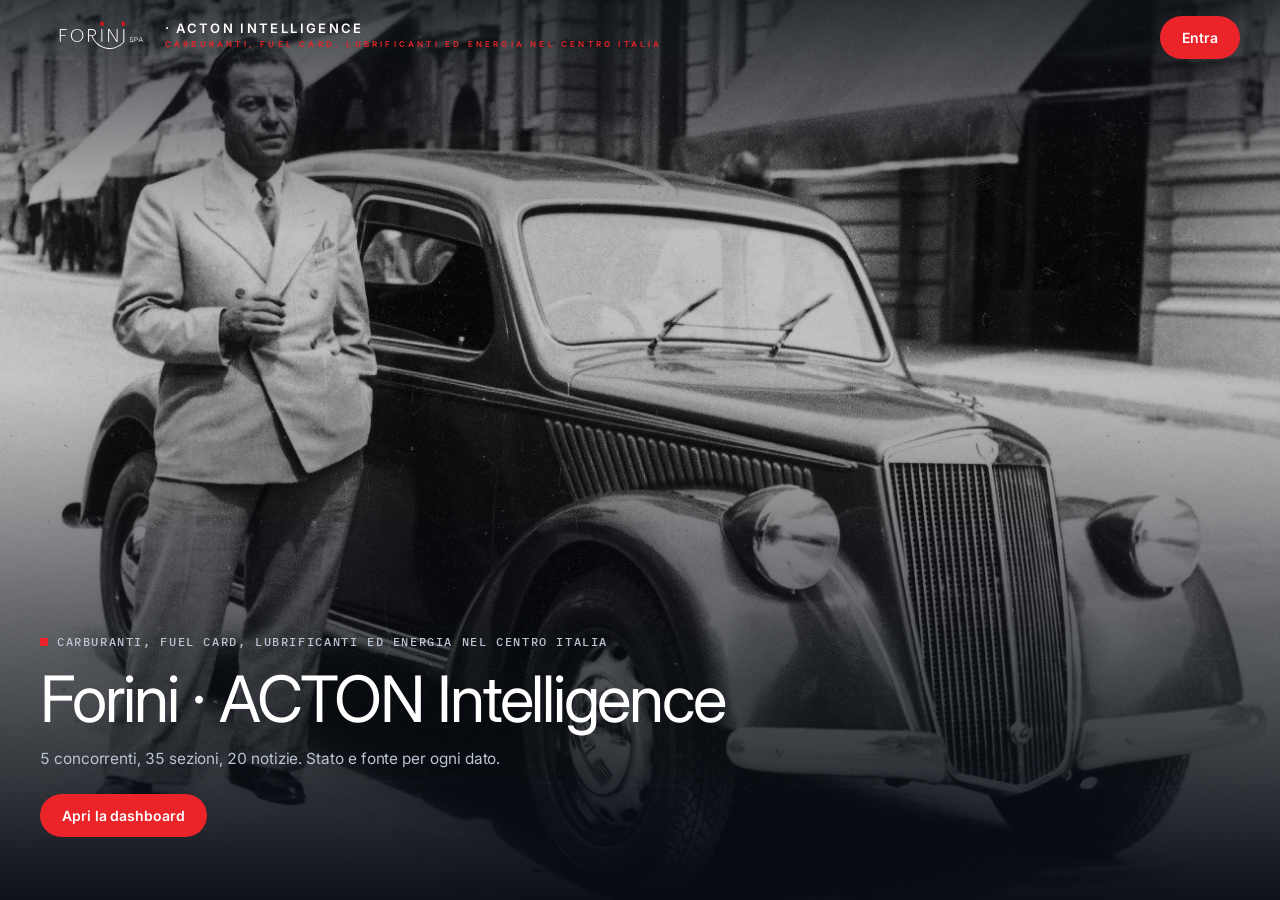
